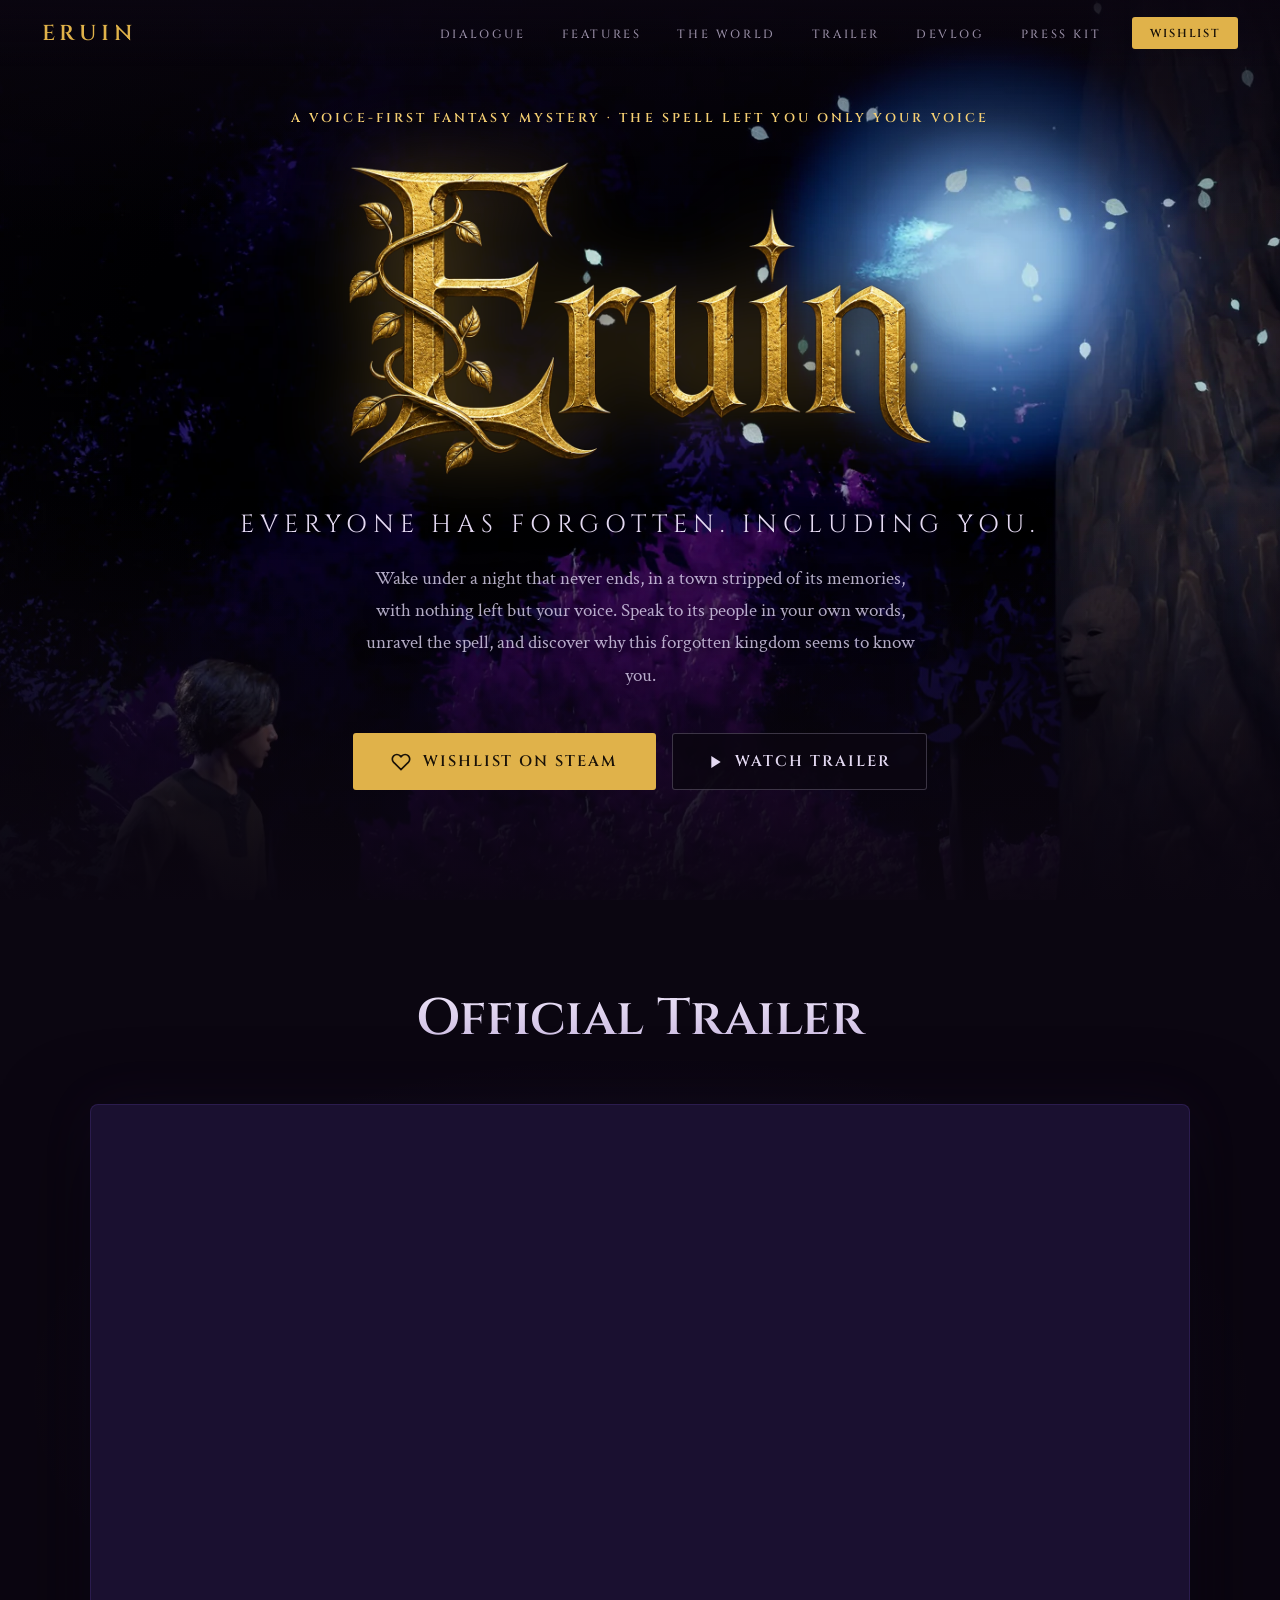
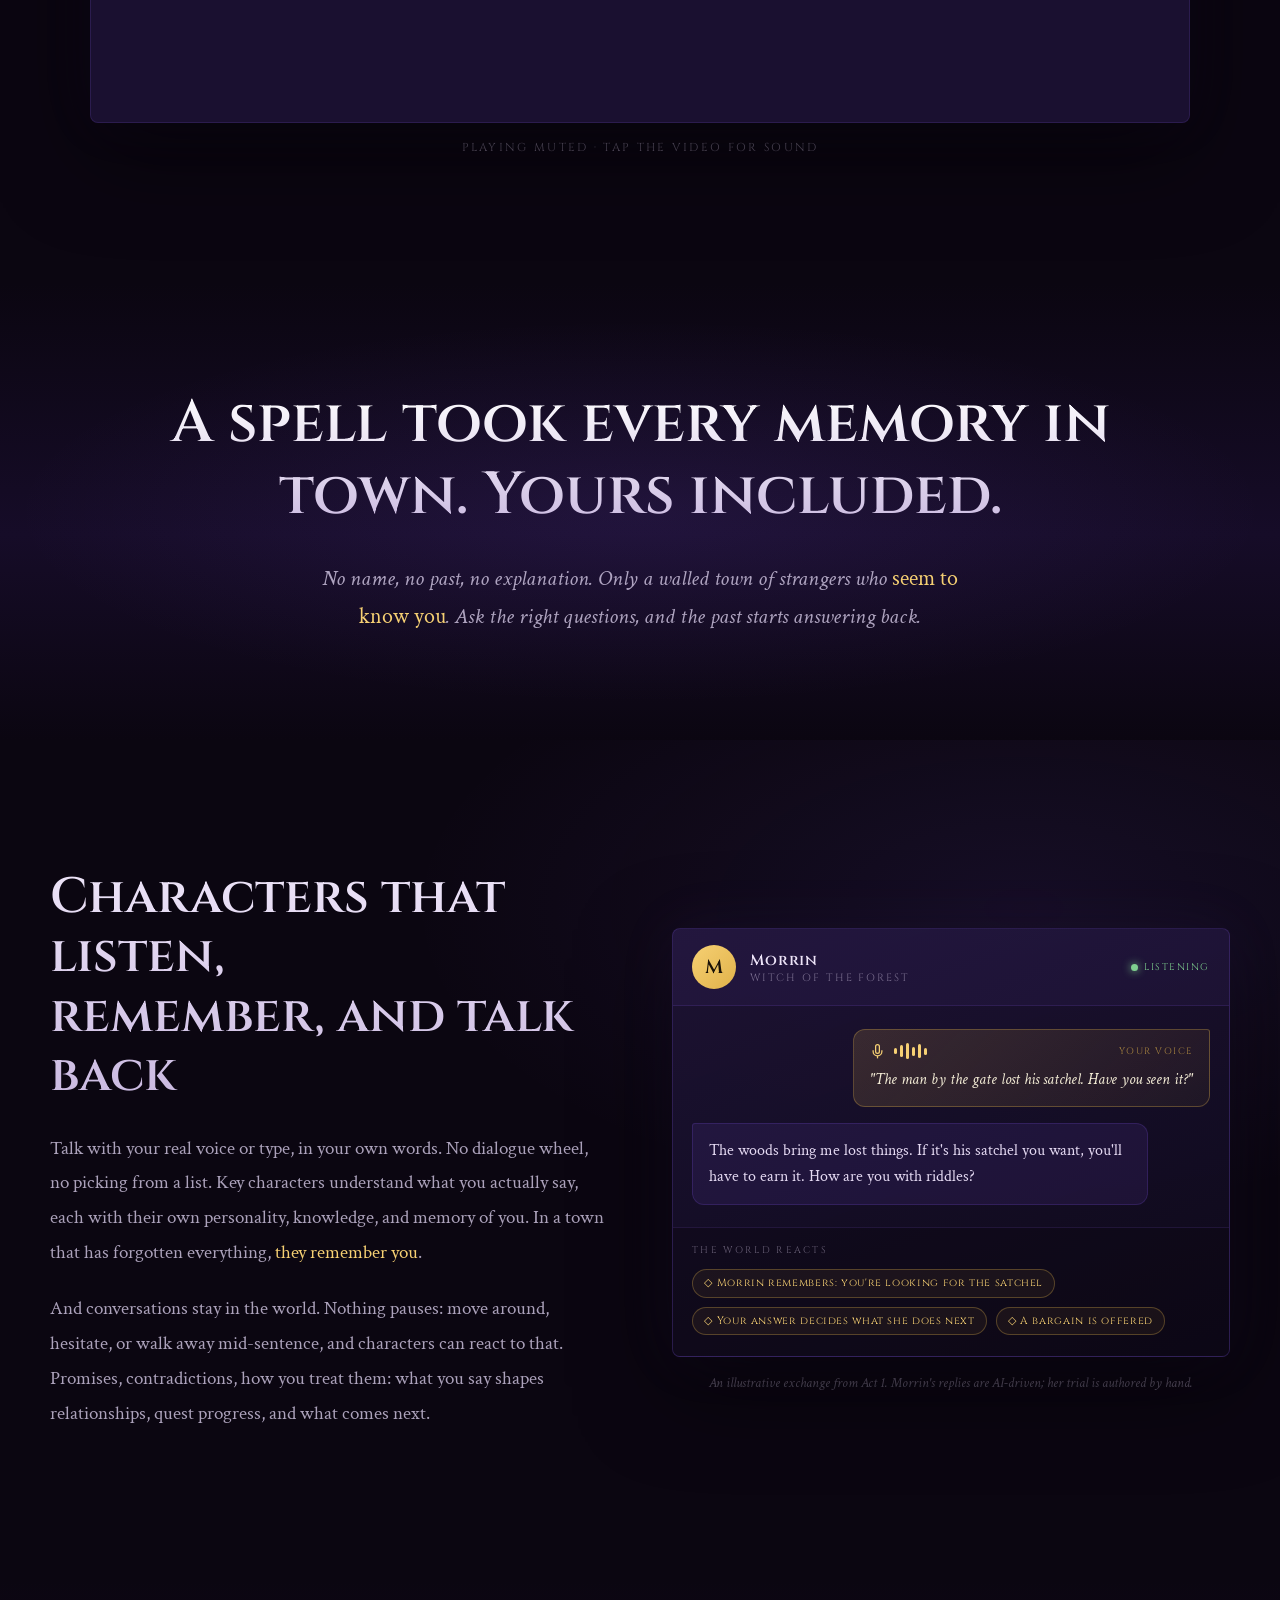
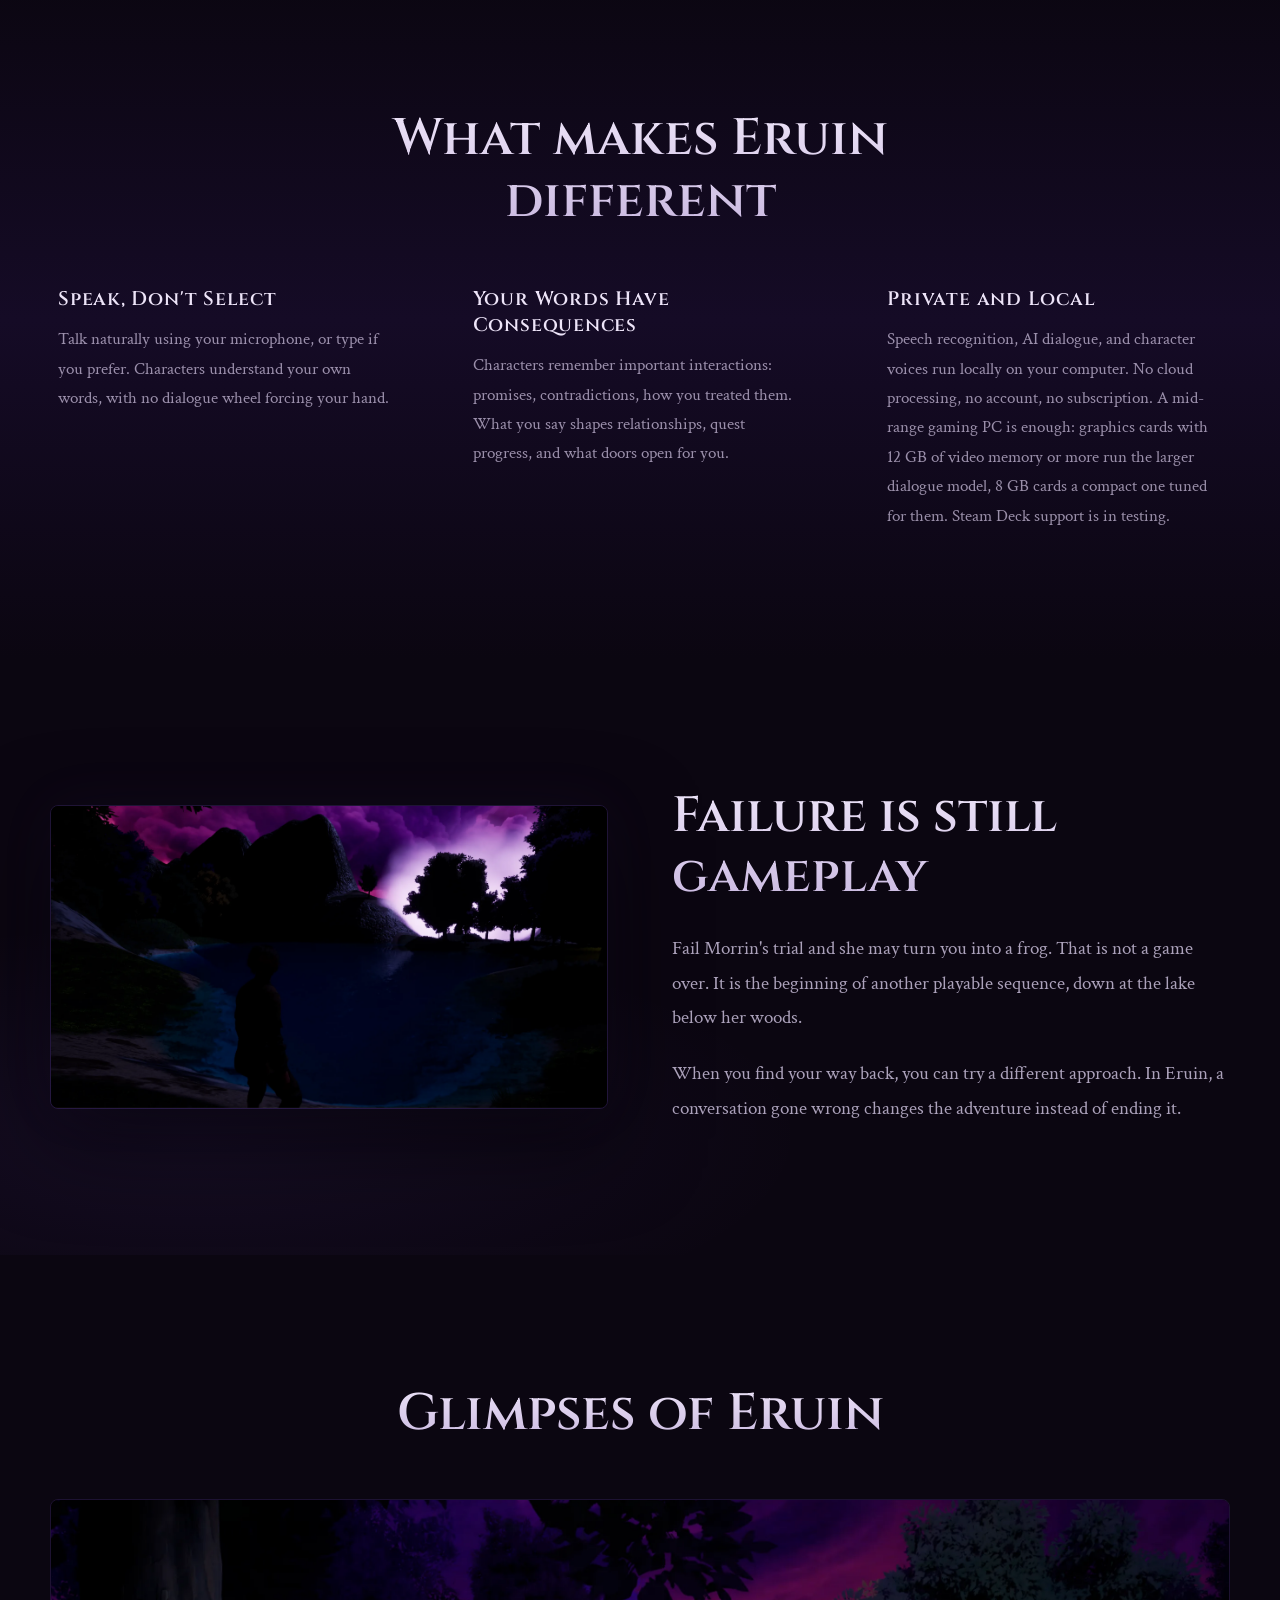
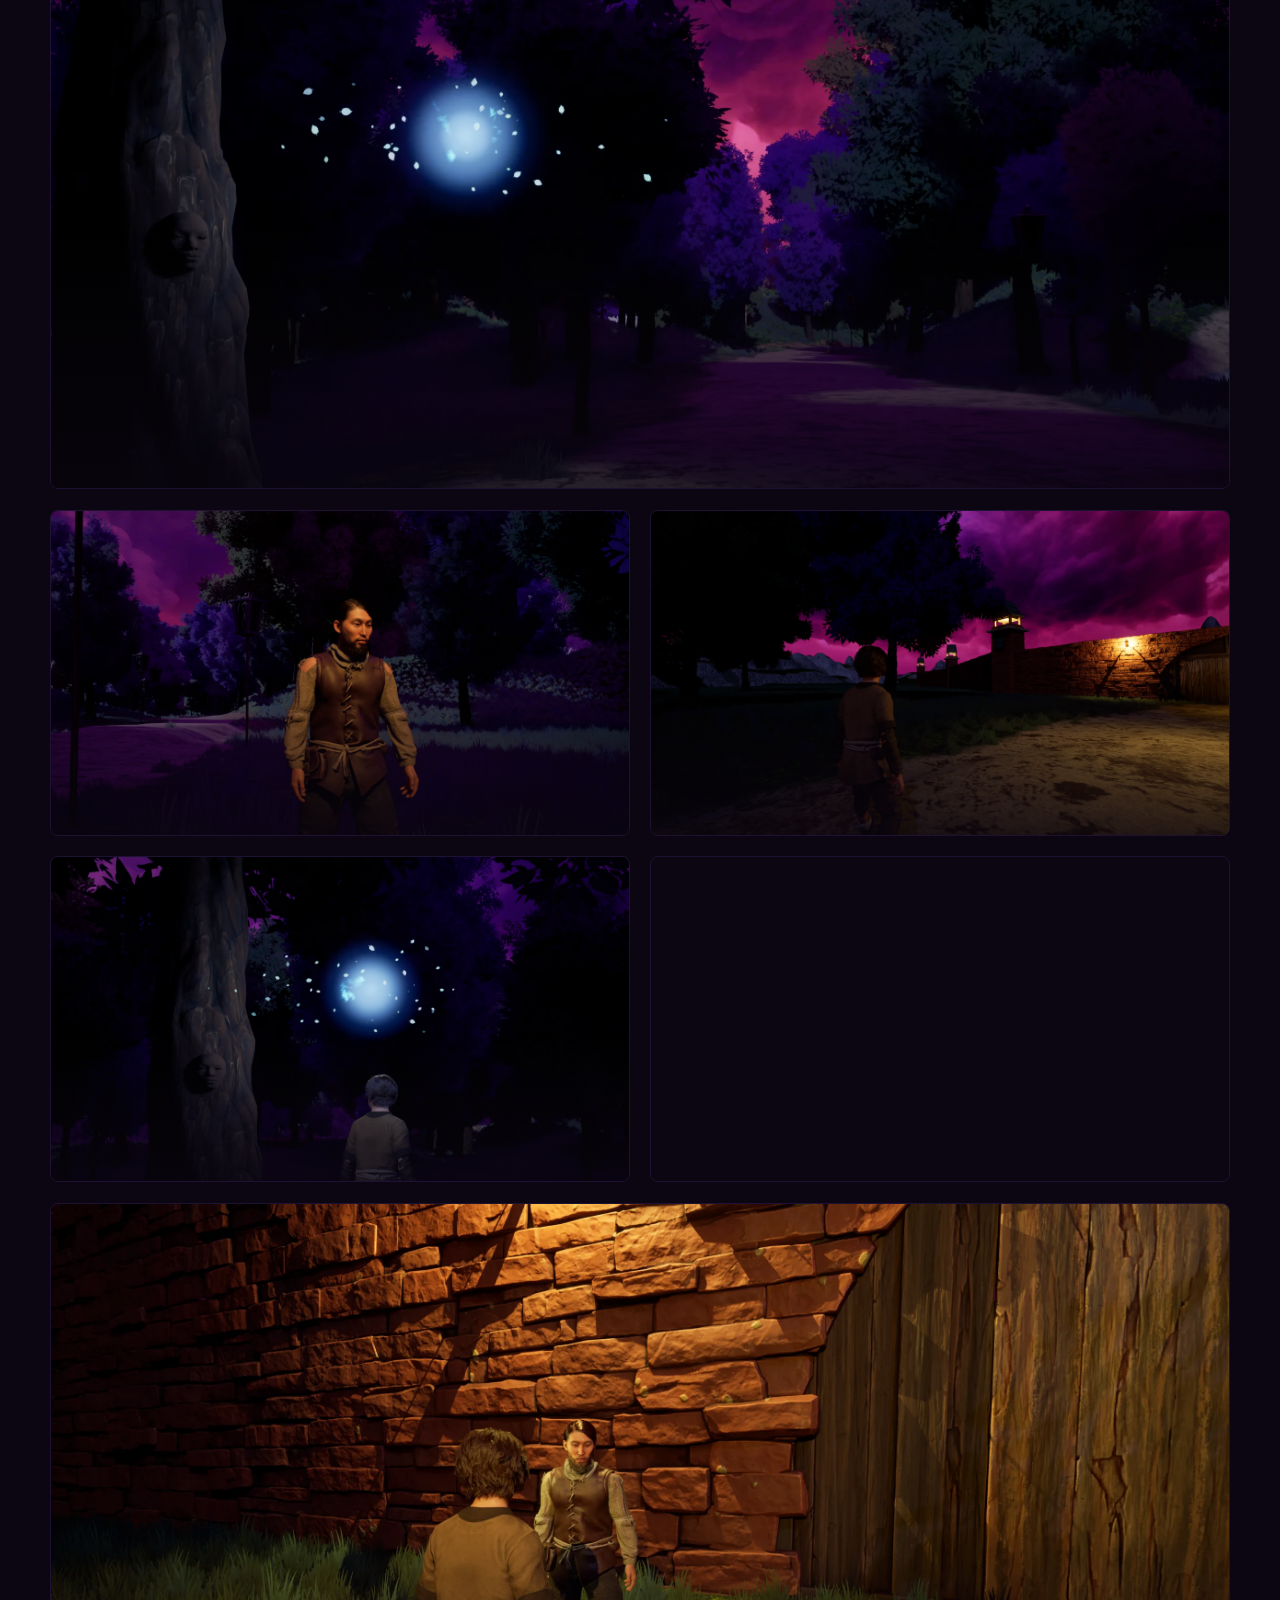
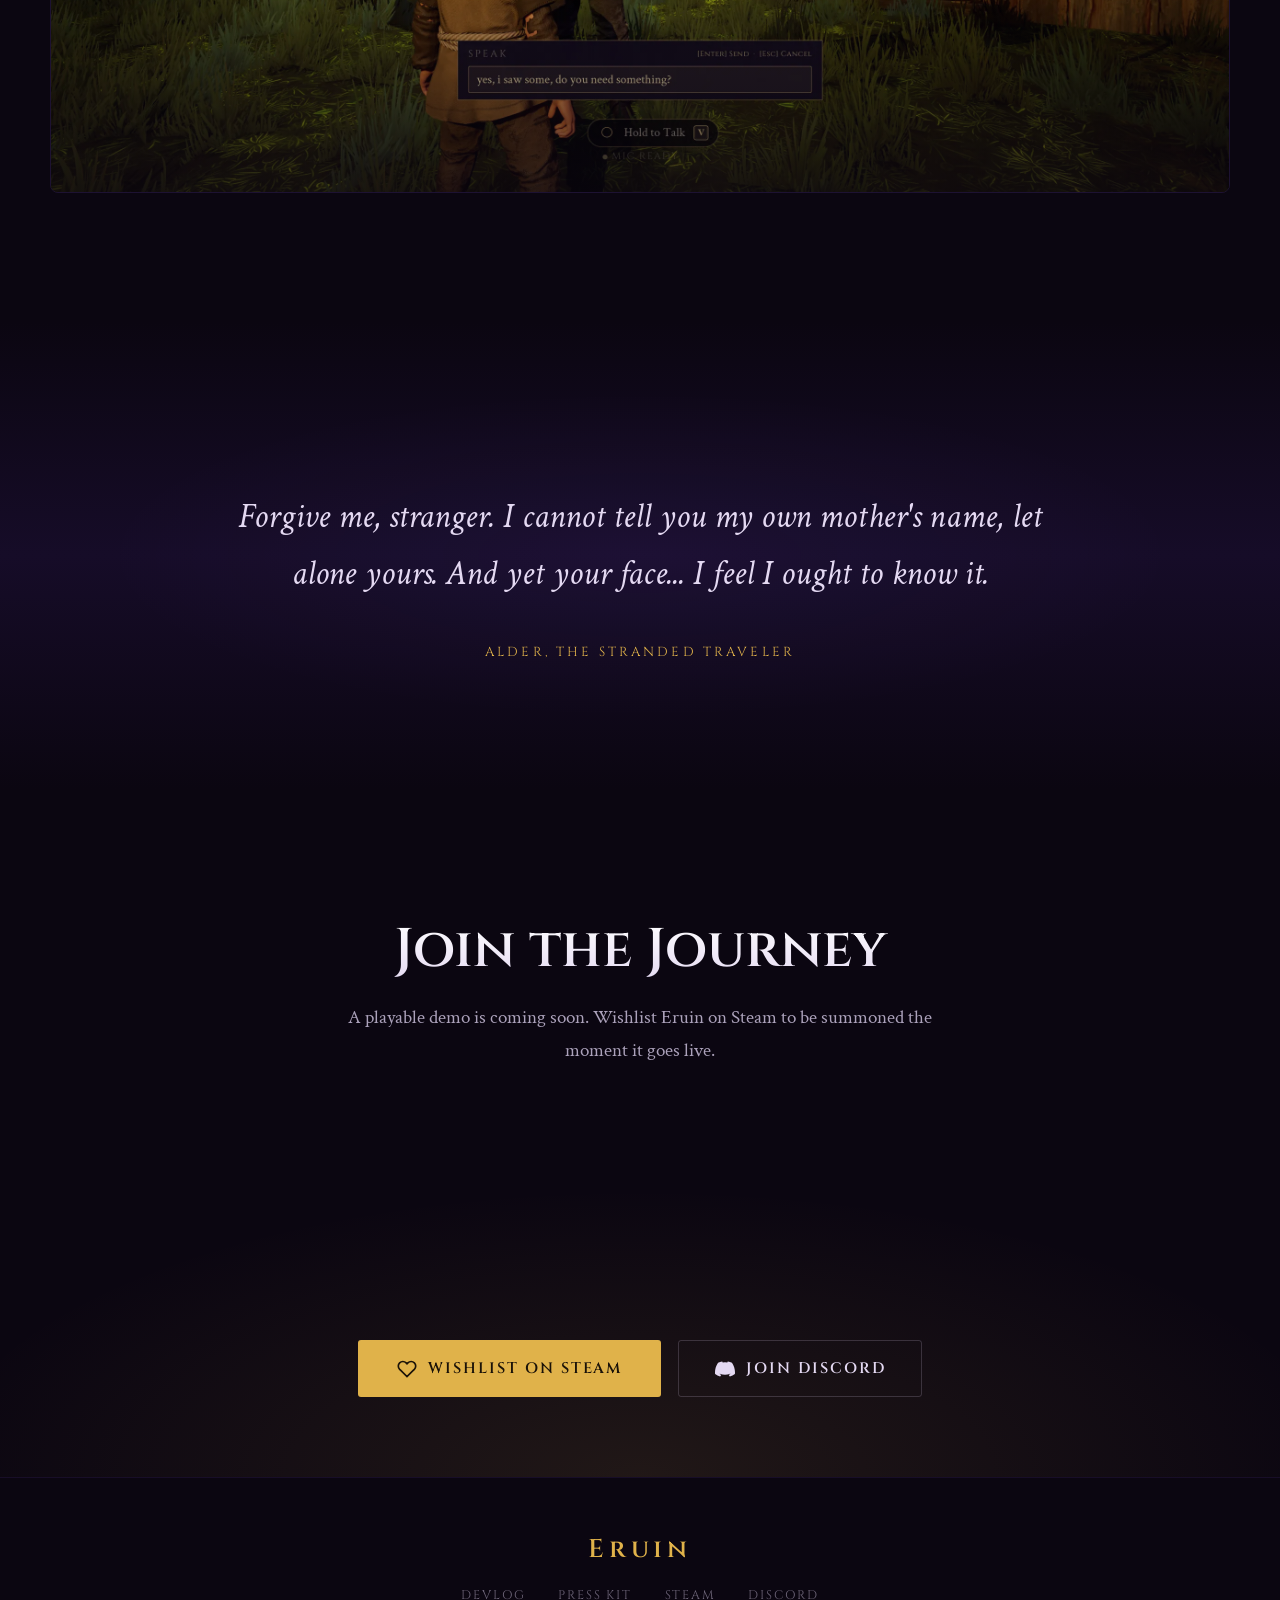
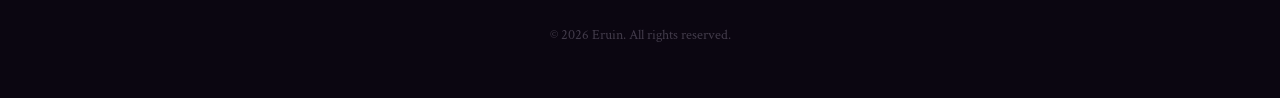
==== index.html @ 4793afc7 "Publish Eruin press kit with media downloads and fact sheet" ====
<!DOCTYPE html>
<html lang="en">
<head>
<meta charset="UTF-8">
<meta name="viewport" content="width=device-width, initial-scale=1.0">
<title>Eruin - A Voice-First Fantasy Mystery RPG</title>
<meta name="description" content="Eruin is a voice-first fantasy mystery RPG. Wake under a night that never ends with nothing but your voice, speak to characters in your own words, and unravel the spell that stole a town's memories. Runs fully offline on your machine. No cloud, no account.">
<meta property="og:title" content="Eruin - Everyone Has Forgotten. Including You.">
<meta property="og:description" content="A voice-first fantasy mystery RPG. The spell took every memory in town and left you only your voice. Speak to its people in your own words and unravel the Long Night. Wishlist on Steam.">
<meta property="og:image" content="https://www.eruin.dev/library_header_920x430_square_corners.png">
<meta property="og:url" content="https://www.eruin.dev/">
<meta property="og:type" content="website">
<meta name="twitter:card" content="summary_large_image">
<meta name="twitter:title" content="Eruin - Everyone Has Forgotten. Including You.">
<meta name="twitter:description" content="A voice-first fantasy mystery RPG. The spell took every memory in town and left you only your voice. Speak to its people in your own words and unravel the Long Night. Wishlist on Steam.">
<meta name="twitter:image" content="https://www.eruin.dev/library_header_920x430_square_corners.png">
<meta name="theme-color" content="#0b0611">
<link rel="icon" href="/favicon.ico" sizes="48x48">
<link rel="icon" type="image/png" href="/favicon-32x32.png" sizes="32x32">
<link rel="icon" type="image/png" href="/icon-192.png" sizes="192x192">
<link rel="apple-touch-icon" href="/apple-touch-icon.png">
<link rel="canonical" href="https://www.eruin.dev/">
<meta property="og:site_name" content="Eruin">
<meta property="og:image:width" content="920">
<meta property="og:image:height" content="430">
<link rel="preload" as="image" href="hero.webp" fetchpriority="high">
<link rel="preload" as="image" href="eruin-logo.webp" fetchpriority="high">
<script type="application/ld+json">
{
  "@context": "https://schema.org",
  "@type": "VideoGame",
  "name": "Eruin",
  "url": "https://www.eruin.dev/",
  "image": "https://www.eruin.dev/library_header_920x430_square_corners.png",
  "description": "Eruin is a voice-first fantasy mystery RPG. Wake under a night that never ends with nothing but your voice, speak to characters in your own words, and unravel the spell that stole a town's memories. Runs fully offline on your machine. No cloud, no account.",
  "genre": ["Adventure", "Role-playing game", "Mystery", "Interactive Fiction"],
  "gamePlatform": "PC",
  "playMode": "SinglePlayer",
  "author": { "@type": "Organization", "name": "Eruin" },
  "trailer": {
    "@type": "VideoObject",
    "name": "Eruin Official Trailer",
    "description": "Speak. They answer. The official trailer for Eruin, the voice-first fantasy mystery RPG where characters understand your own words.",
    "embedUrl": "https://www.youtube-nocookie.com/embed/j_fi0zAIjtk",
    "contentUrl": "https://youtu.be/j_fi0zAIjtk",
    "thumbnailUrl": "https://i.ytimg.com/vi/j_fi0zAIjtk/hqdefault.jpg",
    "uploadDate": "2026-09-20T12:43:55-07:00"
  },
  "sameAs": [
    "https://store.steampowered.com/app/4695190/Eruin/",
    "https://discord.gg/JYqdYUT4u7"
  ]
}
</script>
<script>
  window.va = window.va || function () { (window.vaq = window.vaq || []).push(arguments); };
</script>
<script defer src="/_vercel/insights/script.js"></script>
<link rel="preconnect" href="https://fonts.googleapis.com">
<link rel="preconnect" href="https://fonts.gstatic.com" crossorigin>
<link href="https://fonts.googleapis.com/css2?family=Cinzel:wght@400;500;600;700&family=Crimson+Text:ital,wght@0,400;0,600;0,700;1,400;1,600&display=swap" rel="stylesheet">
<style>
*, *::before, *::after { margin: 0; padding: 0; box-sizing: border-box; }

:root {
  /* Accent theme. Alternatives:
     Crystal: --accent:#a78bfa; --accent-glow:#c4b0ff;
     Ember:   --accent:#e8913a; --accent-glow:#ffb15a;  */
  --accent: #e0b24a;
  --accent-glow: #f6d073;
  --crystal: #8b5cf6;
  --crystal-glow: #a78bfa;
  --night: #0b0611;
  --moonlight: #ede4f8;
  --silver: #d0c4e0;
}

html { scroll-behavior: smooth; }

body {
  font-family: 'Crimson Text', serif;
  background: var(--night);
  color: var(--moonlight);
  overflow-x: hidden;
  -webkit-font-smoothing: antialiased;
}

a { color: var(--accent-glow); text-decoration: none; }
a:hover { color: #fff; }
::selection { background: rgba(224,178,74,.3); color: #fff; }

/* ═══ NAV ═══ */
#navbar {
  position: fixed; top: 0; left: 0; right: 0; z-index: 50;
  display: flex; align-items: center; justify-content: space-between; gap: 1rem; flex-wrap: wrap;
  padding: 1.05rem clamp(1.2rem, 4vw, 2.6rem);
  background: linear-gradient(180deg, rgba(11,6,17,.7), transparent);
  transition: background .4s ease, padding .4s ease;
}
#navbar.scrolled {
  background: rgba(11,6,17,.85);
  border-bottom: 1px solid rgba(139,92,246,.12);
  padding: .75rem clamp(1.2rem, 4vw, 2.6rem);
}
.nav-wordmark {
  font-family: 'Cinzel', serif; font-weight: 600; font-size: 1.35rem; letter-spacing: .22em;
  color: var(--accent);
}
.nav-right { display: flex; align-items: center; gap: clamp(1rem, 2.4vw, 2.1rem); flex-wrap: wrap; }
.nav-link {
  font-family: 'Cinzel', serif; font-size: .74rem; font-weight: 500;
  letter-spacing: .22em; text-transform: uppercase; color: rgba(208,196,224,.72);
  transition: color .3s;
}
.nav-link:hover { color: var(--accent-glow); }
.nav-cta {
  font-family: 'Cinzel', serif; font-size: .72rem; font-weight: 600;
  letter-spacing: .16em; text-transform: uppercase; color: #1a1208;
  padding: .55rem 1.15rem; border-radius: 3px;
  background: var(--accent);
  transition: filter .3s ease;
}
.nav-cta:hover { color: #1a1208; filter: brightness(1.08); }

/* ═══ HERO ═══ */
.hero {
  position: relative; min-height: 760px; height: 100vh;
  display: flex; flex-direction: column; justify-content: center; align-items: center;
  text-align: center; overflow: hidden; padding: 0 1.5rem;
}
.hero-img {
  position: absolute; inset: 0;
  background-image: url('hero.webp');
  background-size: cover; background-position: center;
  transform: scale(1.06);
}
.hero-vignette { position: absolute; inset: 0; background: radial-gradient(ellipse 120% 90% at 50% 42%, transparent 34%, rgba(11,6,17,.55) 72%, rgba(11,6,17,.95) 100%); }
.hero-fade { position: absolute; inset: 0; background: linear-gradient(180deg, rgba(11,6,17,.62) 0%, transparent 26%, transparent 55%, rgba(11,6,17,.9) 100%); }
.particles { position: absolute; inset: 0; pointer-events: none; }
.particle {
  position: absolute; border-radius: 50%;
  background: var(--accent-glow);
  box-shadow: 0 0 6px var(--accent-glow), 0 0 12px rgba(139,92,246,.4);
  opacity: 0;
  animation: floatUp var(--dur) ease-in-out var(--delay) infinite;
}
@keyframes floatUp {
  0% { transform: translateY(105vh) scale(0); opacity: 0; }
  12% { opacity: .85; }
  88% { opacity: .85; }
  100% { transform: translateY(-15vh) scale(1); opacity: 0; }
}

.hero-content { position: relative; z-index: 3; }
.hero-kicker {
  font-family: 'Cinzel', serif; font-size: clamp(.62rem, 1.6vw, .8rem); font-weight: 600;
  letter-spacing: .24em; text-transform: uppercase; color: var(--accent-glow);
  margin-bottom: 1.6rem;
  opacity: 0; animation: fadeUp 1.4s ease-out .3s both;
}
.logo-img {
  display: block; margin: 0 auto; width: clamp(300px, 46vw, 600px); height: auto;
  filter: drop-shadow(0 0 40px rgba(224,178,74,.35)) drop-shadow(0 6px 14px rgba(0,0,0,.6));
  animation: logoFade .8s ease-out both;
}
@keyframes logoFade { from { opacity: 0; } to { opacity: 1; } }
.tagline {
  font-family: 'Cinzel', serif; font-weight: 400;
  font-size: clamp(1rem, 2.4vw, 1.55rem); letter-spacing: .24em; text-transform: uppercase;
  color: #e4d9f2; text-shadow: 0 2px 20px rgba(0,0,0,.7);
  margin-top: 1.5rem;
  opacity: 0; animation: fadeUp 1.5s ease-out .8s both;
}
.hero-sub {
  max-width: 560px; margin: 1.4rem auto 0;
  font-size: clamp(1rem, 2vw, 1.18rem); line-height: 1.7; color: rgba(224,215,242,.8);
  text-shadow: 0 2px 14px rgba(0,0,0,.7);
  opacity: 0; animation: fadeUp 1.5s ease-out 1.1s both;
}
.hero-cta {
  display: flex; gap: 1rem; justify-content: center; flex-wrap: wrap; margin-top: 2.6rem;
  opacity: 0; animation: fadeUp 1.5s ease-out 1.4s both;
}
@keyframes fadeUp { 0% { opacity: 0; transform: translateY(22px); } 100% { opacity: 1; transform: translateY(0); } }

.btn-gold {
  display: inline-flex; align-items: center; gap: .7rem;
  padding: 1.05rem 2.4rem;
  font-family: 'Cinzel', serif; font-size: .95rem; font-weight: 600;
  letter-spacing: .13em; text-transform: uppercase; color: #1a1208;
  border-radius: 3px;
  background: var(--accent);
  transition: filter .3s ease;
}
.btn-gold:hover { color: #1a1208; filter: brightness(1.08); }
.btn-gold svg { width: 20px; height: 20px; }

.btn-ghost {
  display: inline-flex; align-items: center; gap: .7rem;
  padding: 1.05rem 2.2rem;
  font-family: 'Cinzel', serif; font-size: .95rem; font-weight: 600;
  letter-spacing: .13em; text-transform: uppercase; color: #e4d9f2;
  border-radius: 3px;
  background: rgba(11,6,17,.85);
  border: 1px solid rgba(208,196,224,.25);
  transition: border-color .35s ease, color .35s ease;
}
.btn-ghost:hover { color: #e4d9f2; border-color: var(--accent-glow); }
.btn-ghost svg { width: 16px; height: 16px; }

/* ═══ SHARED ═══ */
section { position: relative; }
.display {
  font-family: 'Cinzel', serif; font-weight: 600; line-height: 1.2;
  background: linear-gradient(180deg, #ede4f8, #c9b8e0);
  -webkit-background-clip: text; background-clip: text; -webkit-text-fill-color: transparent;
}

.reveal { opacity: 0; transform: translateY(12px); transition: opacity .6s ease, transform .6s ease; }
.reveal.visible { opacity: 1; transform: translateY(0); }

/* ═══ PITCH ═══ */
.pitch {
  text-align: center; padding: 6.5rem 1.5rem;
  background: linear-gradient(180deg, #0b0611, #160c28 55%, #0b0611);
  overflow: hidden;
}
.pitch::before {
  content: ''; position: absolute; inset: 0;
  background: radial-gradient(ellipse 70% 60% at 50% 50%, rgba(139,92,246,.1), transparent 70%);
  pointer-events: none;
}
.pitch-inner { position: relative; max-width: 960px; margin: 0 auto; }
.pitch h2 {
  font-family: 'Cinzel', serif; font-weight: 600;
  font-size: clamp(1.9rem, 5.4vw, 3.7rem); line-height: 1.22;
  background: linear-gradient(180deg, #fff, #c9b8e0);
  -webkit-background-clip: text; background-clip: text; -webkit-text-fill-color: transparent;
}
.pitch p {
  max-width: 640px; margin: 1.8rem auto 0;
  font-size: clamp(1.1rem, 2.2vw, 1.35rem); line-height: 1.75;
  color: rgba(208,196,224,.82); font-style: italic;
}
.pitch .hl { color: var(--accent-glow); font-style: normal; }

/* ═══ LIVING DIALOGUE ═══ */
.living {
  padding: 8rem clamp(1.2rem, 4vw, 2.6rem);
  background: radial-gradient(ellipse 80% 60% at 80% 20%, rgba(139,92,246,.09), transparent 60%), var(--night);
}
.living-grid {
  max-width: 1180px; margin: 0 auto;
  display: grid; grid-template-columns: repeat(auto-fit, minmax(340px, 1fr));
  gap: clamp(2.5rem, 5vw, 4.5rem); align-items: center;
}
.living h2 { font-size: clamp(2rem, 4.4vw, 3.1rem); margin-bottom: 1.6rem; }
.living .body-p { font-size: 1.18rem; line-height: 1.85; color: rgba(208,196,224,.82); margin-bottom: 1.3rem; }
.living .body-p .hl { color: var(--accent-glow); }

.convo {
  position: relative; border-radius: 8px; overflow: hidden;
  border: 1px solid rgba(139,92,246,.22);
  background: linear-gradient(160deg, rgba(30,20,54,.92), rgba(14,9,26,.96));
  box-shadow: 0 30px 90px rgba(0,0,0,.55), 0 0 60px rgba(139,92,246,.08);
}
.convo-head {
  display: flex; align-items: center; gap: .85rem;
  padding: 1rem 1.2rem;
  border-bottom: 1px solid rgba(139,92,246,.14);
  background: rgba(139,92,246,.05);
}
.avatar {
  width: 44px; height: 44px; border-radius: 50%;
  display: flex; align-items: center; justify-content: center;
  font-family: 'Cinzel', serif; font-weight: 600; font-size: 1.2rem; color: #1a1208;
  background: linear-gradient(135deg, var(--accent-glow), var(--accent));
}
.convo-name { font-family: 'Cinzel', serif; font-weight: 600; font-size: .95rem; letter-spacing: .06em; color: var(--moonlight); }
.convo-role { font-family: 'Cinzel', serif; font-size: .66rem; letter-spacing: .18em; text-transform: uppercase; color: rgba(208,196,224,.5); }
.convo-status {
  margin-left: auto; display: flex; align-items: center; gap: .4rem;
  font-family: 'Cinzel', serif; font-size: .6rem; letter-spacing: .16em; text-transform: uppercase; color: #7fd18f;
}
.convo-status .dot { width: 7px; height: 7px; border-radius: 50%; background: #7fd18f; box-shadow: 0 0 8px #7fd18f; }
.convo-body { padding: 1.4rem 1.2rem; display: flex; flex-direction: column; gap: 1rem; }
.bubble-npc {
  max-width: 88%; align-self: flex-start;
  background: rgba(139,92,246,.1); border: 1px solid rgba(139,92,246,.18);
  border-radius: 3px 12px 12px 12px;
  padding: .85rem 1rem; font-size: 1.02rem; line-height: 1.6; color: #e4d9f2;
}
.bubble-you {
  max-width: 88%; align-self: flex-end;
  background: linear-gradient(135deg, rgba(224,178,74,.16), rgba(224,178,74,.06));
  border: 1px solid rgba(224,178,74,.3);
  border-radius: 12px 3px 12px 12px;
  padding: .85rem 1rem;
}
.you-meta { display: flex; align-items: center; gap: .6rem; margin-bottom: .5rem; }
.you-meta svg { width: 15px; height: 15px; flex: none; stroke: var(--accent-glow); }
.you-tag { font-family: 'Cinzel', serif; font-size: .58rem; letter-spacing: .16em; text-transform: uppercase; color: rgba(224,178,74,.7); margin-left: auto; }
.you-text { font-size: 1.02rem; line-height: 1.55; color: #f3ecd6; font-style: italic; }
.wavebars { display: flex; align-items: center; gap: 3px; height: 16px; }
.wavebars span { width: 3px; background: var(--accent-glow); border-radius: 2px; }
.wavebars span:nth-child(1) { height: 40%; }
.wavebars span:nth-child(2) { height: 75%; }
.wavebars span:nth-child(3) { height: 100%; }
.wavebars span:nth-child(4) { height: 55%; }
.wavebars span:nth-child(5) { height: 85%; }
.wavebars span:nth-child(6) { height: 45%; }

.reacts { padding: 1rem 1.2rem 1.3rem; border-top: 1px solid rgba(139,92,246,.14); background: rgba(11,6,17,.4); }
.reacts-label { font-family: 'Cinzel', serif; font-size: .6rem; letter-spacing: .24em; text-transform: uppercase; color: rgba(208,196,224,.45); margin-bottom: .75rem; }
.chips { display: flex; flex-wrap: wrap; gap: .55rem; }
.chip {
  display: inline-flex; align-items: center; gap: .4rem;
  font-family: 'Cinzel', serif; font-size: .66rem; letter-spacing: .06em; color: var(--accent-glow);
  padding: .4rem .7rem; border: 1px solid rgba(224,178,74,.3); border-radius: 20px;
  background: rgba(224,178,74,.06);
}
.convo-note { text-align: center; font-size: .9rem; font-style: italic; color: rgba(208,196,224,.4); margin-top: 1rem; }

/* ═══ PILLARS ═══ */
.pillars {
  padding: 8rem clamp(1.2rem, 4vw, 2.6rem);
  background: linear-gradient(180deg, #0b0611, #150b26, #0b0611);
}
.pillars-inner { max-width: 1180px; margin: 0 auto; }
.section-head { text-align: center; max-width: 720px; margin: 0 auto 3.4rem; }
.section-head h2 { font-size: clamp(2rem, 4.6vw, 3.2rem); }
.pillars-grid { display: grid; grid-template-columns: repeat(3, 1fr); gap: clamp(2.5rem, 5vw, 4.5rem); margin: 0 auto; }
.pillar { padding: 0 .5rem; }
.pillar h3 { font-family: 'Cinzel', serif; font-weight: 600; font-size: 1.22rem; letter-spacing: .04em; color: var(--moonlight); margin-bottom: .85rem; }
.pillar p { font-size: 1.05rem; line-height: 1.75; color: rgba(208,196,224,.72); }

/* ═══ FAILURE ═══ */
.fail {
  padding: 8rem clamp(1.2rem, 4vw, 2.6rem);
  background: radial-gradient(ellipse 80% 60% at 15% 80%, rgba(139,92,246,.08), transparent 60%), var(--night);
}
.fail-img {
  border-radius: 8px; overflow: hidden;
  border: 1px solid rgba(139,92,246,.16);
  box-shadow: 0 30px 90px rgba(0,0,0,.55), 0 0 60px rgba(139,92,246,.06);
}
.fail-img img { width: 100%; height: 100%; object-fit: cover; display: block; }

/* ═══ TRAILER ═══ */
.trailer {
  padding: 8rem clamp(1.2rem, 4vw, 2.6rem); text-align: center;
  background: radial-gradient(ellipse 70% 50% at 50% 50%, rgba(139,92,246,.06), transparent 70%), var(--night);
}
.trailer-box {
  max-width: 960px; margin: 0 auto; position: relative;
  border-radius: 8px; overflow: hidden;
  border: 1px solid rgba(139,92,246,.15);
  box-shadow: 0 30px 90px rgba(0,0,0,.55), 0 0 60px rgba(139,92,246,.06);
  aspect-ratio: 16/9; background: #1a1030;
}
.trailer-placeholder {
  position: absolute; inset: 0;
  display: flex; flex-direction: column; align-items: center; justify-content: center; gap: 1.4rem;
  background: radial-gradient(ellipse at center, rgba(30,35,64,.9), rgba(10,12,20,.95));
  cursor: pointer;
}
.play-circle {
  width: 82px; height: 82px; border-radius: 50%;
  border: 2px solid rgba(224,178,74,.45);
  display: flex; align-items: center; justify-content: center;
  background: rgba(224,178,74,.08);
  transition: all .4s ease;
}
.trailer-placeholder:hover .play-circle { transform: scale(1.08); box-shadow: 0 0 40px rgba(224,178,74,.3); }
.play-circle svg { width: 32px; height: 32px; margin-left: 5px; fill: var(--accent-glow); }
.play-label { font-family: 'Cinzel', serif; font-size: .82rem; letter-spacing: .22em; text-transform: uppercase; color: rgba(208,196,224,.65); }

/* ═══ SCREENSHOTS ═══ */
.world { padding: 8rem clamp(1.2rem, 4vw, 2.6rem); background: var(--night); }
.world-inner { max-width: 1180px; margin: 0 auto; }
.shots-grid { display: grid; grid-template-columns: 1fr 1fr; gap: 1.3rem; }
.shot {
  position: relative; border-radius: 8px; overflow: hidden;
  border: 1px solid rgba(139,92,246,.14);
  aspect-ratio: 16/9; cursor: pointer;
}
.shot.wide { grid-column: 1 / -1; aspect-ratio: 16/8; }
.shot img { width: 100%; height: 100%; object-fit: cover; transition: transform .7s ease; }
.shot:hover img { transform: scale(1.04); }
.shot::after {
  content: ''; position: absolute; inset: 0;
  background: linear-gradient(to top, rgba(11,6,17,.65), transparent 45%);
  pointer-events: none;
}
.shot .cap {
  position: absolute; bottom: 0; left: 0; right: 0; z-index: 2;
  padding: 1.4rem;
  font-family: 'Cinzel', serif; font-size: .92rem; letter-spacing: .08em; color: #e4d9f2;
  opacity: 0; transform: translateY(10px); transition: all .4s ease;
}
.shot.wide .cap { padding: 1.6rem; font-size: .98rem; }
.shot:hover .cap { opacity: 1; transform: translateY(0); }

/* ═══ LORE ═══ */
.lore {
  padding: 8rem clamp(1.2rem, 4vw, 2.6rem); text-align: center;
  background:
    radial-gradient(ellipse 60% 50% at 50% 50%, rgba(139,92,246,.06), transparent 70%),
    linear-gradient(180deg, #0b0611, #160c28, #0b0611);
}
.lore-inner { max-width: 820px; margin: 0 auto; }
.lore blockquote {
  font-family: 'Crimson Text', serif; font-style: italic;
  font-size: clamp(1.4rem, 3.2vw, 2.1rem); line-height: 1.7; color: #e4d9f2;
  margin: 2.5rem 0;
}
.lore-attr { font-family: 'Cinzel', serif; font-size: .82rem; letter-spacing: .24em; text-transform: uppercase; color: var(--accent); }

/* ═══ CTA ═══ */
.cta {
  padding: 8rem clamp(1.2rem, 4vw, 2.6rem) 5rem; text-align: center;
  background: radial-gradient(ellipse 80% 60% at 50% 100%, rgba(224,178,74,.1), transparent 70%), var(--night);
}
.cta-inner { max-width: 760px; margin: 0 auto; }
.cta h2 {
  font-size: clamp(2.1rem, 5vw, 3.4rem); margin-bottom: 1.2rem;
  background: linear-gradient(180deg, #fff, #e4d9f2);
  -webkit-background-clip: text; background-clip: text; -webkit-text-fill-color: transparent;
}
.cta-sub { font-size: 1.2rem; line-height: 1.7; color: rgba(208,196,224,.82); max-width: 600px; margin: 0 auto 2.6rem; }
.steam-widget { margin: 0 auto 2.6rem; display: flex; justify-content: center; }
.steam-widget iframe { max-width: 100%; border-radius: 6px; }
.cta-buttons { display: flex; gap: 1.1rem; justify-content: center; flex-wrap: wrap; }

/* ═══ FOOTER ═══ */
footer { border-top: 1px solid rgba(139,92,246,.1); padding: 3.4rem 2rem; text-align: center; background: var(--night); }
.footer-logo {
  font-family: 'Cinzel', serif; font-size: 1.6rem; font-weight: 600; letter-spacing: .18em;
  color: var(--accent);
  margin-bottom: 1.2rem;
}
.footer-links { display: flex; gap: 2rem; justify-content: center; flex-wrap: wrap; margin-bottom: 1.4rem; }
.footer-links a {
  font-family: 'Cinzel', serif; font-size: .78rem; letter-spacing: .16em; text-transform: uppercase;
  color: rgba(208,196,224,.5); transition: color .3s;
}
.footer-links a:hover { color: var(--accent-glow); }
.footer-copy { font-size: .85rem; color: rgba(208,196,224,.28); }

/* ═══ RESPONSIVE ═══ */
@media (max-width: 900px) {
  .living, .pillars, .trailer, .world, .lore, .cta, .fail { padding-top: 5rem; padding-bottom: 5rem; }
  .shots-grid { grid-template-columns: 1fr; }
  .shot.wide { grid-column: auto; aspect-ratio: 16/9; }
  .pillars-grid { grid-template-columns: 1fr; max-width: 560px; }
}
@media (max-width: 780px) {
  .nav-links { display: none; }
}
@media (max-width: 640px) {
  .cta-buttons { flex-direction: column; align-items: center; }
}

/* ═══ REDUCED MOTION ═══ */
@media (prefers-reduced-motion: reduce) {
  html { scroll-behavior: auto; }
  *, *::before, *::after { animation: none !important; transition: none !important; }
  .logo-img, .hero-kicker, .tagline, .hero-sub, .hero-cta, .reveal { opacity: 1; transform: none; }
}
</style>
</head>
<body>

<!-- ═══ NAV ═══ -->
<nav id="navbar">
  <a href="#top" class="nav-wordmark">ERUIN</a>
  <div class="nav-right">
    <span class="nav-links">
      <a href="#living" class="nav-link">Dialogue</a>
      <a href="#pillars" class="nav-link" style="margin-left:2rem;">Features</a>
      <a href="#world" class="nav-link" style="margin-left:2rem;">The World</a>
      <a href="#trailer" class="nav-link" style="margin-left:2rem;">Trailer</a>
      <a href="/devlog/" class="nav-link" style="margin-left:2rem;">Devlog</a>
      <a href="/presskit/" class="nav-link" style="margin-left:2rem;">Press Kit</a>
    </span>
    <a href="https://store.steampowered.com/app/4695190/Eruin/" target="_blank" rel="noopener" class="nav-cta">Wishlist</a>
  </div>
</nav>

<!-- ═══ HERO ═══ -->
<section class="hero" id="top">
  <div class="hero-img"></div>
  <div class="hero-vignette"></div>
  <div class="hero-fade"></div>
  <div class="particles" id="particles"></div>

  <div class="hero-content">
    <div class="hero-kicker">A Voice-First Fantasy Mystery &middot; The Spell Left You Only Your Voice</div>
    <h1 style="line-height:1;"><img src="eruin-logo.webp" alt="Eruin" width="1280" height="720" fetchpriority="high" class="logo-img"></h1>
    <p class="tagline">Everyone Has Forgotten. Including You.</p>
    <p class="hero-sub">Wake under a night that never ends, in a town stripped of its memories, with nothing left but your voice. Speak to its people in your own words, unravel the spell, and discover why this forgotten kingdom seems to know you.</p>
    <div class="hero-cta">
      <a href="https://store.steampowered.com/app/4695190/Eruin/" target="_blank" rel="noopener" class="btn-gold">
        <svg viewBox="0 0 24 24" fill="none" stroke="currentColor" stroke-width="2"><path d="M20.84 4.61a5.5 5.5 0 0 0-7.78 0L12 5.67l-1.06-1.06a5.5 5.5 0 0 0-7.78 7.78l1.06 1.06L12 21.23l7.78-7.78 1.06-1.06a5.5 5.5 0 0 0 0-7.78z"/></svg>
        <span>Wishlist on Steam</span>
      </a>
      <a href="#trailer" class="btn-ghost">
        <svg viewBox="0 0 24 24" fill="currentColor"><polygon points="5,3 19,12 5,21"/></svg>
        <span>Watch Trailer</span>
      </a>
    </div>
  </div>
</section>

<!-- ═══ TRAILER (front and center, muted autoplay) ═══ -->
<section class="trailer" id="trailer" style="padding-top:5.5rem;">
  <div class="section-head reveal">
    <h2 class="display">Official Trailer</h2>
  </div>
  <div class="trailer-box reveal" style="max-width:1100px;">
    <iframe src="https://www.youtube-nocookie.com/embed/j_fi0zAIjtk?autoplay=1&mute=1&loop=1&playlist=j_fi0zAIjtk&rel=0" title="Eruin Official Trailer" allow="accelerometer; autoplay; clipboard-write; encrypted-media; gyroscope; picture-in-picture" allowfullscreen loading="lazy" style="position:absolute;inset:0;width:100%;height:100%;border:none;"></iframe>
  </div>
  <p style="margin-top:1.1rem;font-family:'Cinzel',serif;font-size:.72rem;letter-spacing:.2em;text-transform:uppercase;color:rgba(208,196,224,.45);">Playing muted &middot; tap the video for sound</p>
</section>

<!-- ═══ PITCH ═══ -->
<section class="pitch">
  <div class="pitch-inner">
    <h2 class="reveal">A spell took every memory in town. Yours included.</h2>
    <p class="reveal">No name, no past, no explanation. Only a walled town of strangers who <span class="hl">seem to know you</span>. Ask the right questions, and the past starts answering back.</p>
  </div>
</section>

<!-- ═══ LIVING DIALOGUE ═══ -->
<section class="living" id="living">
  <div class="living-grid">
    <div>
      <h2 class="display reveal">Characters that listen,<br>remember, and talk back</h2>
      <p class="body-p reveal">Talk with your real voice or type, in your own words. No dialogue wheel, no picking from a list. Key characters understand what you actually say, each with their own personality, knowledge, and memory of you. In a town that has forgotten everything, <span class="hl">they remember you</span>.</p>
      <p class="body-p reveal">And conversations stay in the world. Nothing pauses: move around, hesitate, or walk away mid-sentence, and characters can react to that. Promises, contradictions, how you treat them: what you say shapes relationships, quest progress, and what comes next.</p>
    </div>

    <div class="reveal">
      <div class="convo">
        <div class="convo-head">
          <div class="avatar">M</div>
          <div>
            <div class="convo-name">Morrin</div>
            <div class="convo-role">Witch of the Forest</div>
          </div>
          <div class="convo-status"><span class="dot"></span>Listening</div>
        </div>
        <div class="convo-body">
          <div class="bubble-you">
            <div class="you-meta">
              <svg viewBox="0 0 24 24" fill="none" stroke-width="2"><path d="M12 1a3 3 0 0 0-3 3v8a3 3 0 0 0 6 0V4a3 3 0 0 0-3-3z"/><path d="M19 10v2a7 7 0 0 1-14 0v-2"/><line x1="12" y1="19" x2="12" y2="23"/></svg>
              <div class="wavebars"><span></span><span></span><span></span><span></span><span></span><span></span></div>
              <span class="you-tag">Your voice</span>
            </div>
            <div class="you-text">"The man by the gate lost his satchel. Have you seen it?"</div>
          </div>
          <div class="bubble-npc">The woods bring me lost things. If it's his satchel you want, you'll have to earn it. How are you with riddles?</div>
        </div>
        <div class="reacts">
          <div class="reacts-label">The world reacts</div>
          <div class="chips">
            <span class="chip">◇ Morrin remembers: you're looking for the satchel</span>
            <span class="chip">◇ Your answer decides what she does next</span>
            <span class="chip">◇ A bargain is offered</span>
          </div>
        </div>
      </div>
      <p class="convo-note">An illustrative exchange from Act 1. Morrin's replies are AI-driven; her trial is authored by hand.</p>
    </div>
  </div>
</section>

<!-- ═══ PILLARS ═══ -->
<section class="pillars" id="pillars">
  <div class="pillars-inner">
    <div class="section-head reveal">
      <h2 class="display">What makes Eruin different</h2>
    </div>
    <div class="pillars-grid">
      <div class="pillar reveal">
        <h3>Speak, Don't Select</h3>
        <p>Talk naturally using your microphone, or type if you prefer. Characters understand your own words, with no dialogue wheel forcing your hand.</p>
      </div>
      <div class="pillar reveal">
        <h3>Your Words Have Consequences</h3>
        <p>Characters remember important interactions: promises, contradictions, how you treated them. What you say shapes relationships, quest progress, and what doors open for you.</p>
      </div>
      <div class="pillar reveal">
        <h3>Private and Local</h3>
        <p>Speech recognition, AI dialogue, and character voices run locally on your computer. No cloud processing, no account, no subscription. A mid-range gaming PC is enough: graphics cards with 12 GB of video memory or more run the larger dialogue model, 8 GB cards a compact one tuned for them. Steam Deck support is in testing.</p>
      </div>
    </div>
  </div>
</section>

<!-- ═══ FAILURE ═══ -->
<section class="fail">
  <div class="living-grid">
    <div class="fail-img reveal">
      <img src="lake.webp" alt="The player stands at the edge of a dark lake beneath a storm-lit purple sky" width="2557" height="1393" loading="lazy" decoding="async">
    </div>
    <div>
      <h2 class="display reveal" style="font-size:clamp(2rem,4.4vw,3.1rem);margin-bottom:1.6rem;">Failure is still gameplay</h2>
      <p class="body-p reveal" style="font-size:1.18rem;line-height:1.85;color:rgba(208,196,224,.82);margin-bottom:1.3rem;">Fail Morrin's trial and she may turn you into a frog. That is not a game over. It is the beginning of another playable sequence, down at the lake below her woods.</p>
      <p class="body-p reveal" style="font-size:1.18rem;line-height:1.85;color:rgba(208,196,224,.82);">When you find your way back, you can try a different approach. In Eruin, a conversation gone wrong changes the adventure instead of ending it.</p>
    </div>
  </div>
</section>

<!-- ═══ SCREENSHOTS ═══ -->
<section class="world" id="world">
  <div class="world-inner">
    <div class="section-head reveal">
      <h2 class="display">Glimpses of Eruin</h2>
    </div>
    <div class="shots-grid">
      <div class="shot wide reveal">
        <img src="tree-face.webp" alt="A carved face in an old tree trunk, the Wisp glowing beside it under a purple storm sky" width="2560" height="1440" loading="lazy" decoding="async">
        <div class="cap">The old tree where you woke, and the light that waited there</div>
      </div>
      <div class="shot reveal">
        <img src="alder.webp" alt="Alder, a bearded man in a leather jerkin, turns toward the player under the lanterns by the town wall" width="2560" height="1440" loading="lazy" decoding="async">
        <div class="cap">Alder, a traveler stranded outside his own town</div>
      </div>
      <div class="shot reveal">
        <img src="towers.webp" alt="Lantern-topped towers line the brick wall of the town at dusk" width="2556" height="1389" loading="lazy" decoding="async">
        <div class="cap">Lantern towers along the wall, keeping watch over the forgetting</div>
      </div>
      <div class="shot reveal">
        <img src="wake-wisp.webp" alt="The player stands before the carved tree as the Wisp hovers above him" width="2560" height="1440" loading="lazy" decoding="async">
        <div class="cap">Waking without a name, the Wisp hovering close by</div>
      </div>
      <div class="shot reveal">
        <img src="morrin-cauldron.webp" alt="Morrin, hooded in green, stirs a glowing cauldron outside her hut at night" width="2560" height="1440" loading="lazy" decoding="async">
        <div class="cap">Morrin at her cauldron, where the trial is set</div>
      </div>
      <div class="shot wide reveal">
        <img src="textTalk.webp" alt="The player types a reply in an in-game text box while talking to a villager beneath the town wall" width="2560" height="1440" loading="lazy" decoding="async">
        <div class="cap">Speak or type: a reply in your own words, no dialogue wheel</div>
      </div>
    </div>
  </div>
</section>

<!-- ═══ LORE ═══ -->
<section class="lore">
  <div class="lore-inner reveal">
    <blockquote>Forgive me, stranger. I cannot tell you my own mother's name, let alone yours. And yet your face... I feel I ought to know it.</blockquote>
    <p class="lore-attr">Alder, the stranded traveler</p>
  </div>
</section>

<!-- ═══ CTA ═══ -->
<section class="cta">
  <div class="cta-inner reveal">
    <h2 class="display">Join the Journey</h2>
    <p class="cta-sub">A playable demo is coming soon. Wishlist Eruin on Steam to be summoned the moment it goes live.</p>
    <div class="steam-widget">
      <iframe src="https://store.steampowered.com/widget/4695190/" frameborder="0" width="646" height="190"></iframe>
    </div>
    <div class="cta-buttons">
      <a href="https://store.steampowered.com/app/4695190/Eruin/" target="_blank" rel="noopener" class="btn-gold">
        <svg viewBox="0 0 24 24" fill="none" stroke="currentColor" stroke-width="2"><path d="M20.84 4.61a5.5 5.5 0 0 0-7.78 0L12 5.67l-1.06-1.06a5.5 5.5 0 0 0-7.78 7.78l1.06 1.06L12 21.23l7.78-7.78 1.06-1.06a5.5 5.5 0 0 0 0-7.78z"/></svg>
        <span>Wishlist on Steam</span>
      </a>
      <a href="https://discord.gg/JYqdYUT4u7" target="_blank" rel="noopener" class="btn-ghost" style="background:transparent;border-color:rgba(208,196,224,.2);">
        <svg viewBox="0 0 24 24" fill="currentColor" style="width:20px;height:20px;"><path d="M20.317 4.37a19.791 19.791 0 0 0-4.885-1.515.074.074 0 0 0-.079.037c-.21.375-.444.864-.608 1.25a18.27 18.27 0 0 0-5.487 0 12.64 12.64 0 0 0-.617-1.25.077.077 0 0 0-.079-.037A19.736 19.736 0 0 0 3.677 4.37a.07.07 0 0 0-.032.027C.533 9.046-.32 13.58.099 18.057a.082.082 0 0 0 .031.057 19.9 19.9 0 0 0 5.993 3.03.078.078 0 0 0 .084-.028 14.09 14.09 0 0 0 1.226-1.994.076.076 0 0 0-.041-.106 13.107 13.107 0 0 1-1.872-.892.077.077 0 0 1-.008-.128 10.2 10.2 0 0 0 .372-.292.074.074 0 0 1 .077-.01c3.928 1.793 8.18 1.793 12.062 0a.074.074 0 0 1 .078.01c.12.098.246.198.373.292a.077.077 0 0 1-.006.127 12.299 12.299 0 0 1-1.873.892.077.077 0 0 0-.041.107c.36.698.772 1.362 1.225 1.993a.076.076 0 0 0 .084.028 19.839 19.839 0 0 0 6.002-3.03.077.077 0 0 0 .032-.054c.5-5.177-.838-9.674-3.549-13.66a.061.061 0 0 0-.031-.03z"/></svg>
        <span>Join Discord</span>
      </a>
    </div>
  </div>
</section>

<!-- ═══ FOOTER ═══ -->
<footer>
  <div class="footer-logo">Eruin</div>
  <nav class="footer-links">
    <a href="/devlog/">Devlog</a>
    <a href="/presskit/">Press Kit</a>
    <a href="https://store.steampowered.com/app/4695190/Eruin/" target="_blank" rel="noopener">Steam</a>
    <a href="https://discord.gg/JYqdYUT4u7" target="_blank" rel="noopener">Discord</a>
  </nav>
  <p class="footer-copy">&copy; 2026 Eruin. All rights reserved.</p>
</footer>

<script>
// Floating particles
const particlesEl = document.getElementById('particles');
for (let i = 0; i < 16; i++) {
  const p = document.createElement('div');
  p.className = 'particle';
  const size = (2 + Math.random() * 3).toFixed(1) + 'px';
  p.style.width = size;
  p.style.height = size;
  p.style.left = (Math.random() * 100) + '%';
  p.style.setProperty('--dur', (9 + Math.random() * 12) + 's');
  p.style.setProperty('--delay', (Math.random() * 10) + 's');
  particlesEl.appendChild(p);
}

// Scroll reveal
const reveals = document.querySelectorAll('.reveal');
const observer = new IntersectionObserver((entries) => {
  entries.forEach((entry) => {
    if (entry.isIntersecting) {
      entry.target.classList.add('visible');
      observer.unobserve(entry.target);
    }
  });
}, { threshold: 0.12 });
reveals.forEach(el => observer.observe(el));

// Nav scroll state
const navbar = document.getElementById('navbar');
const onScroll = () => navbar.classList.toggle('scrolled', window.scrollY > 40);
window.addEventListener('scroll', onScroll, { passive: true });
onScroll();
</script>

</body>
</html>
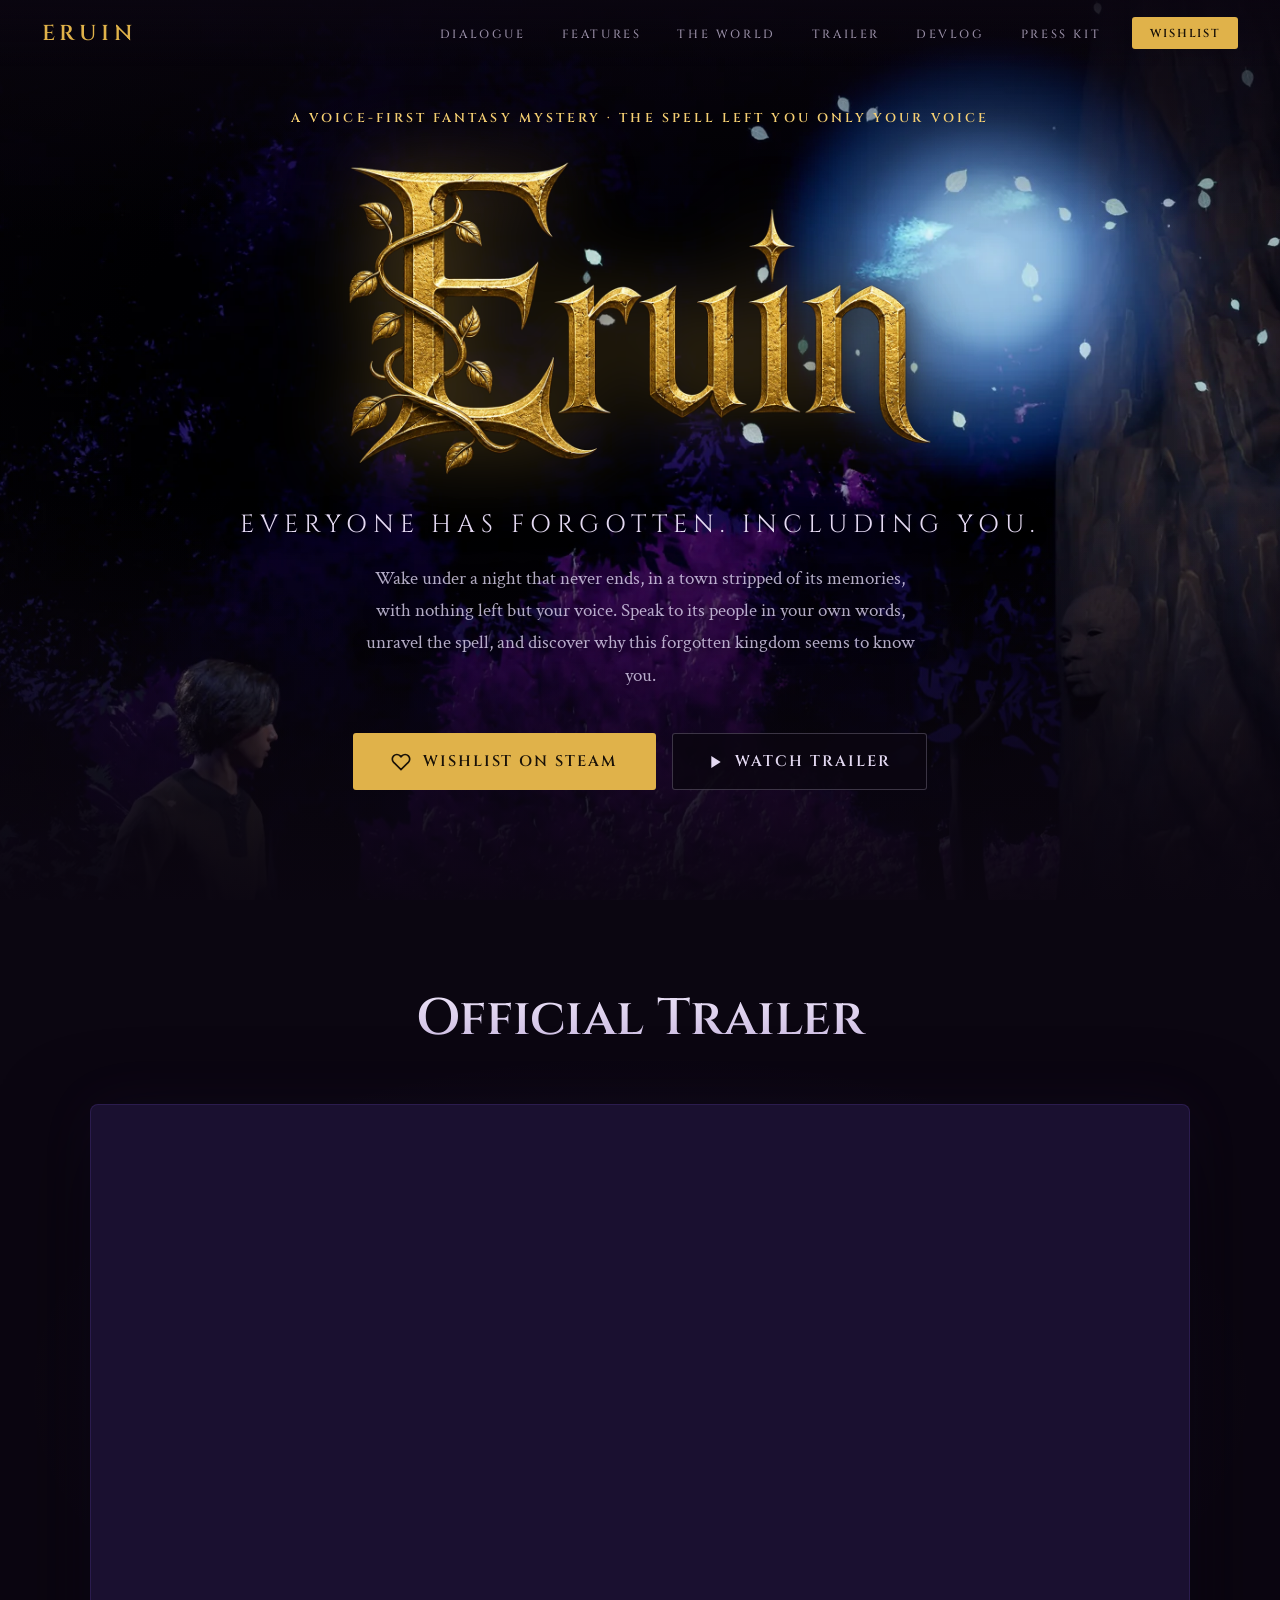
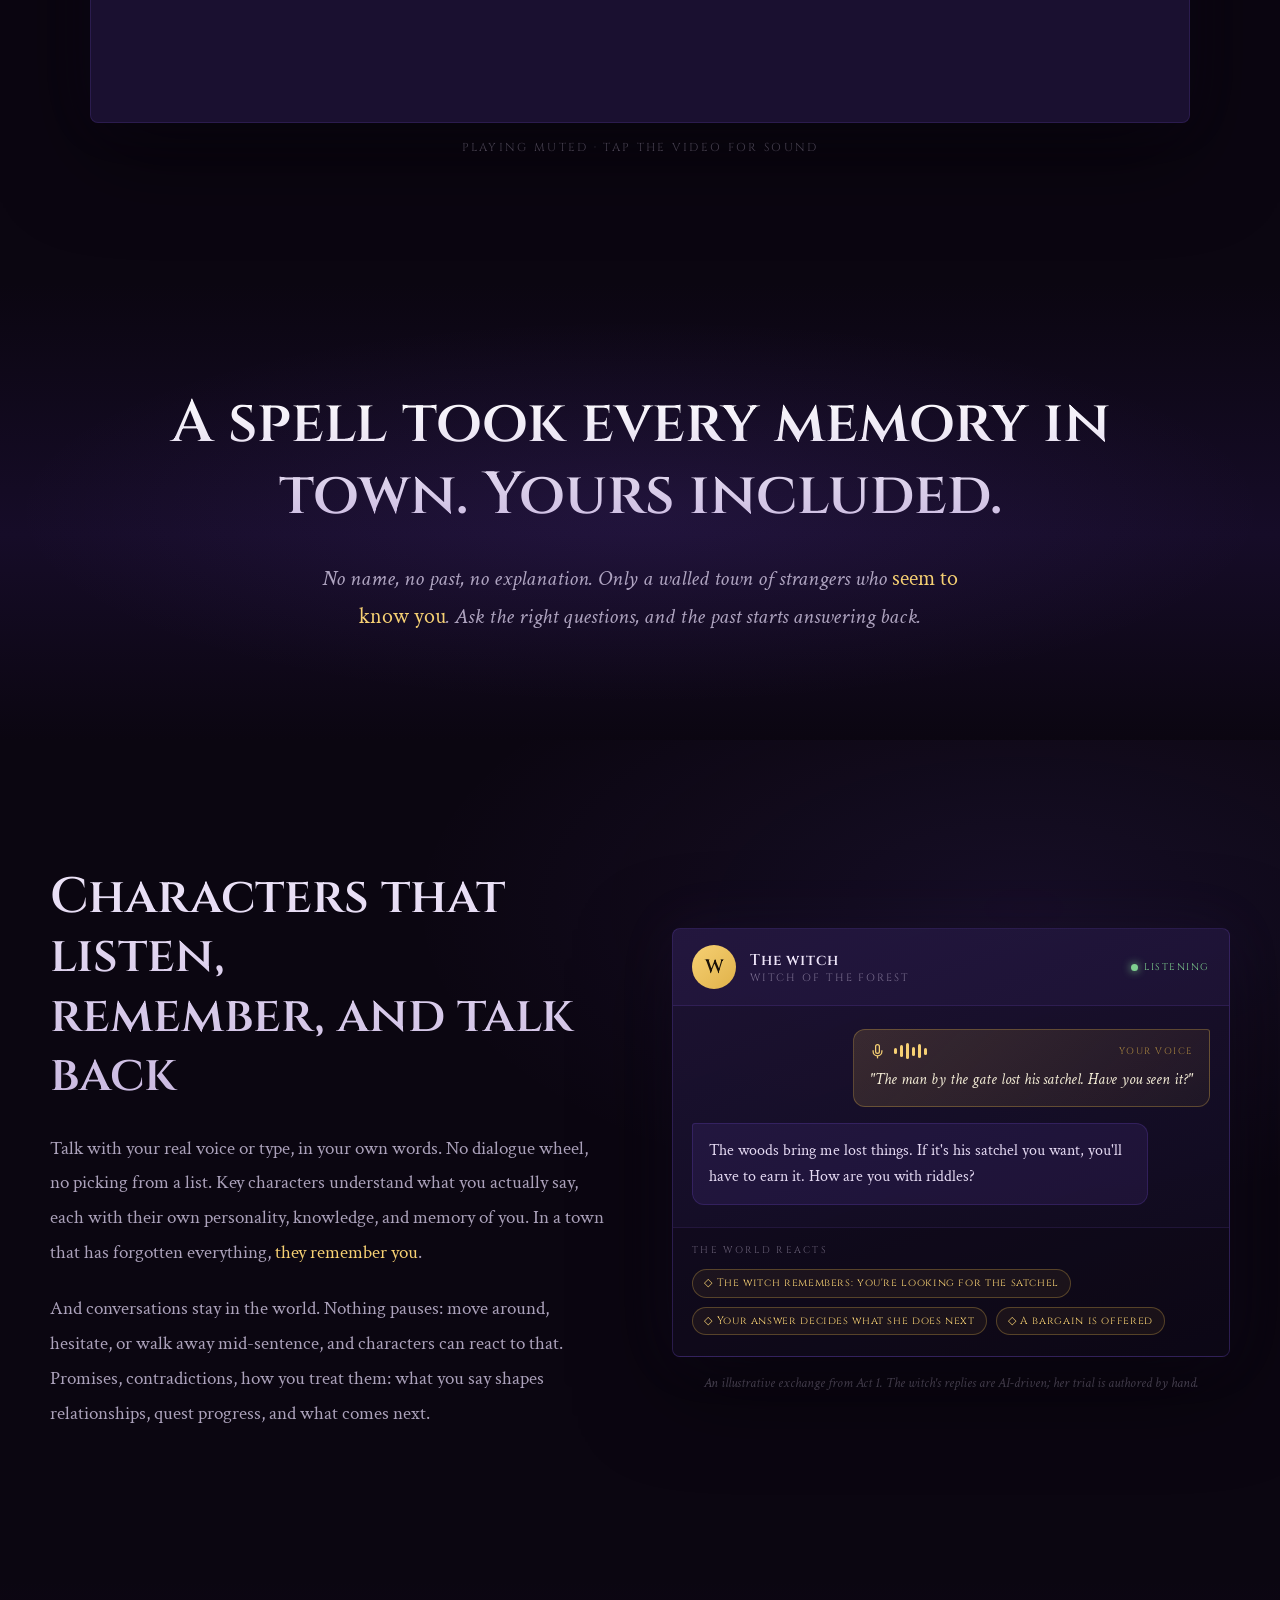
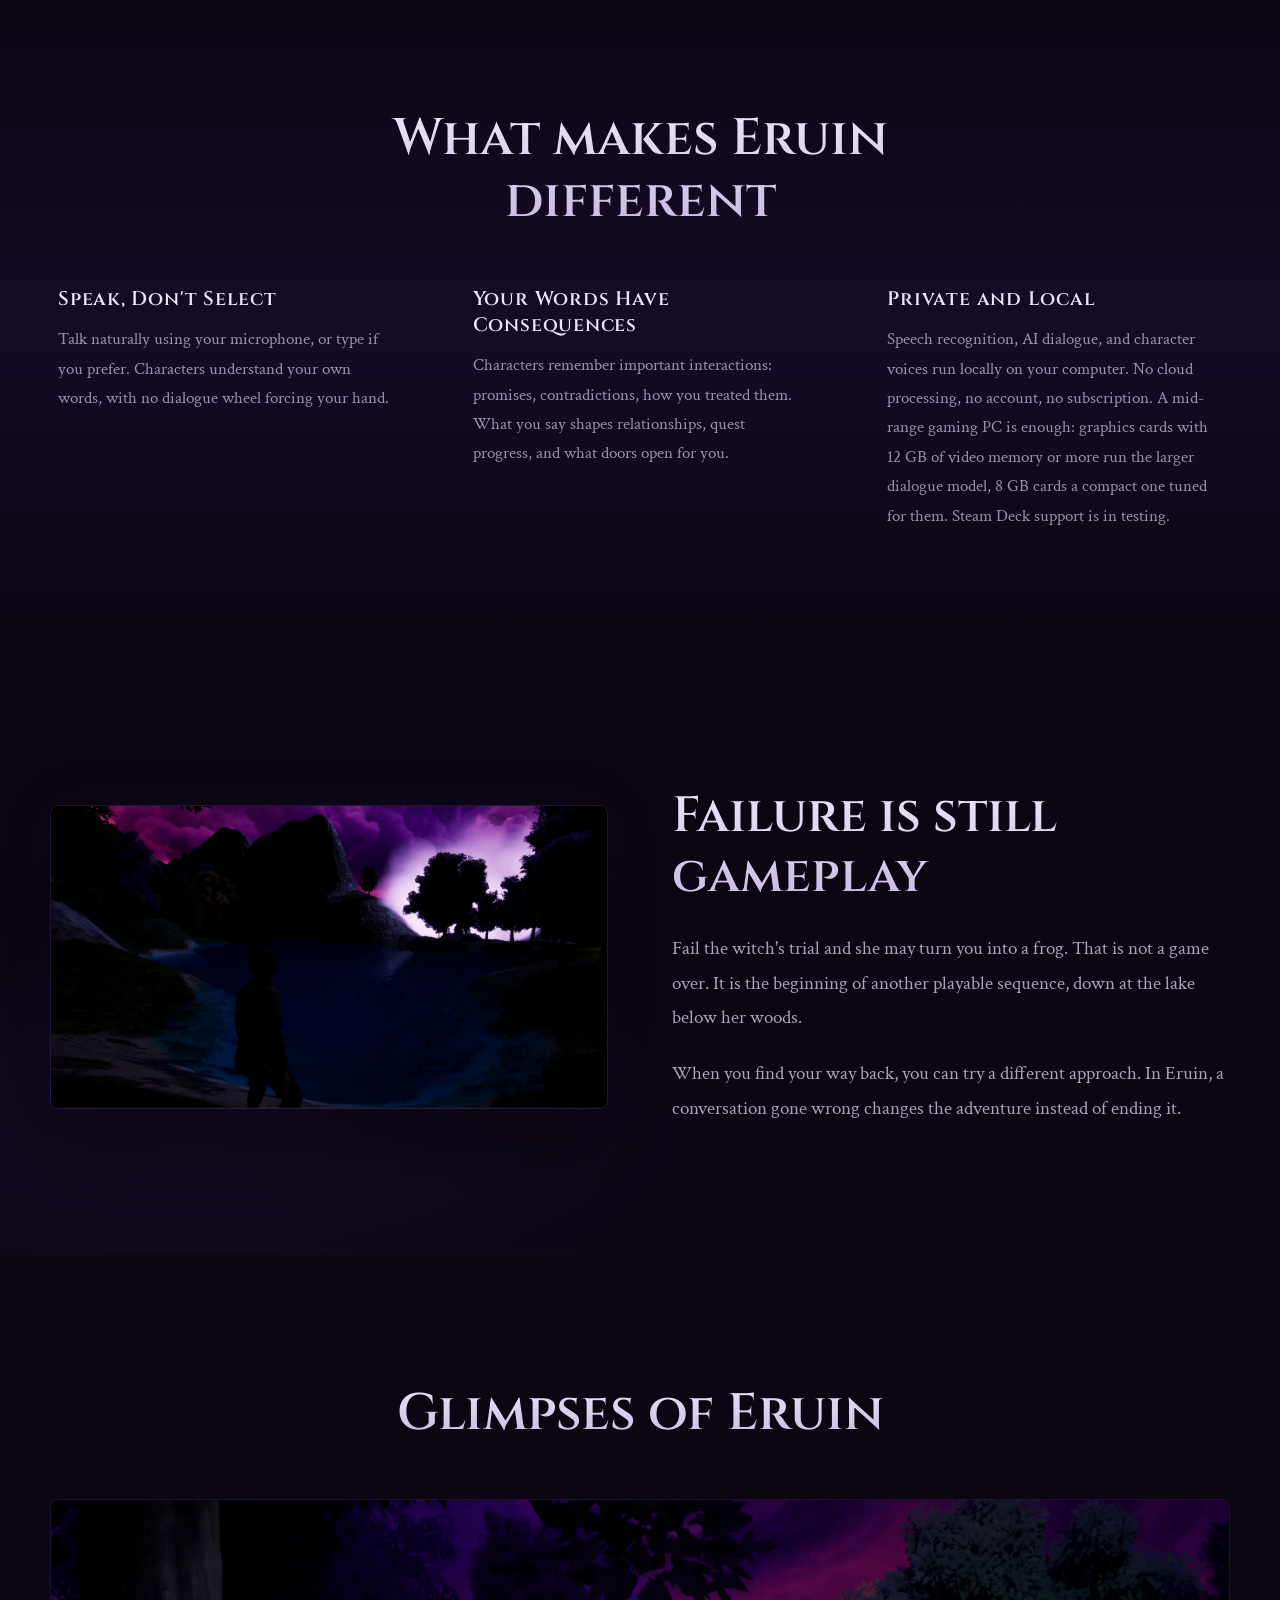
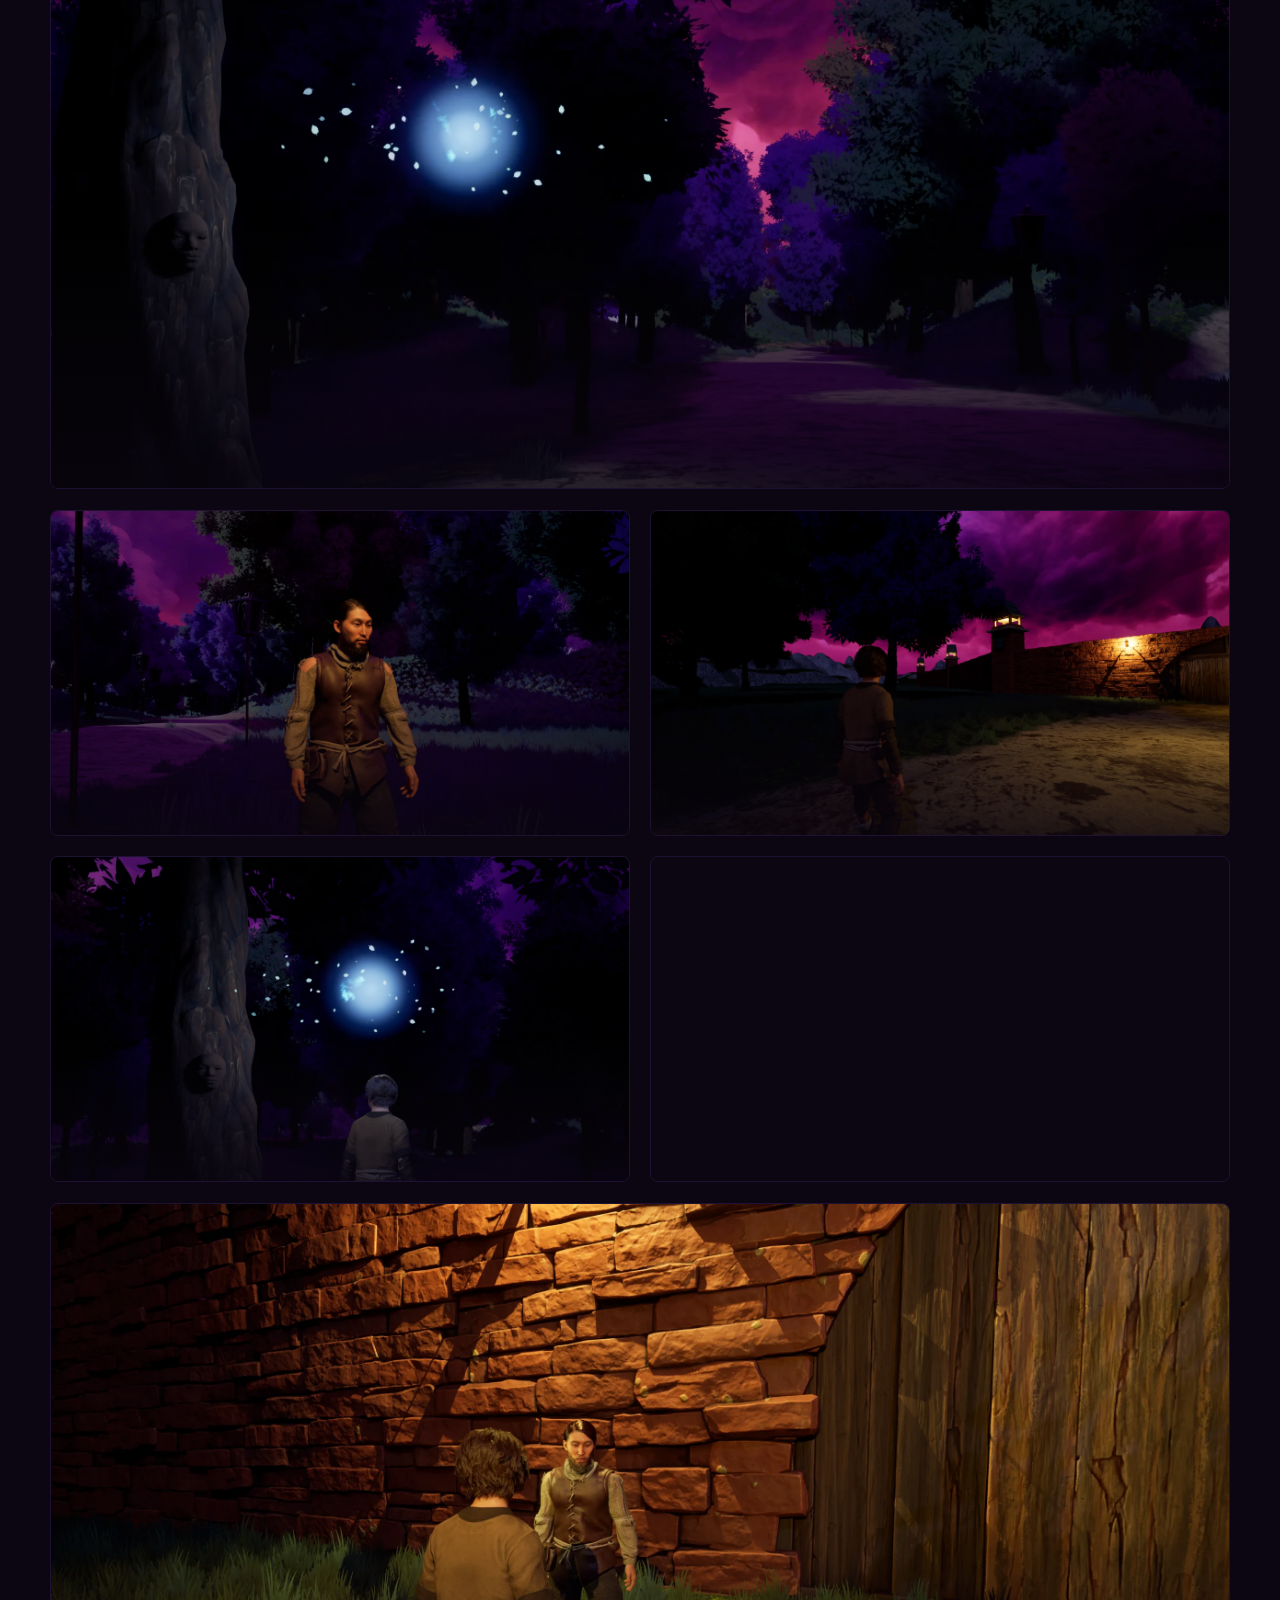
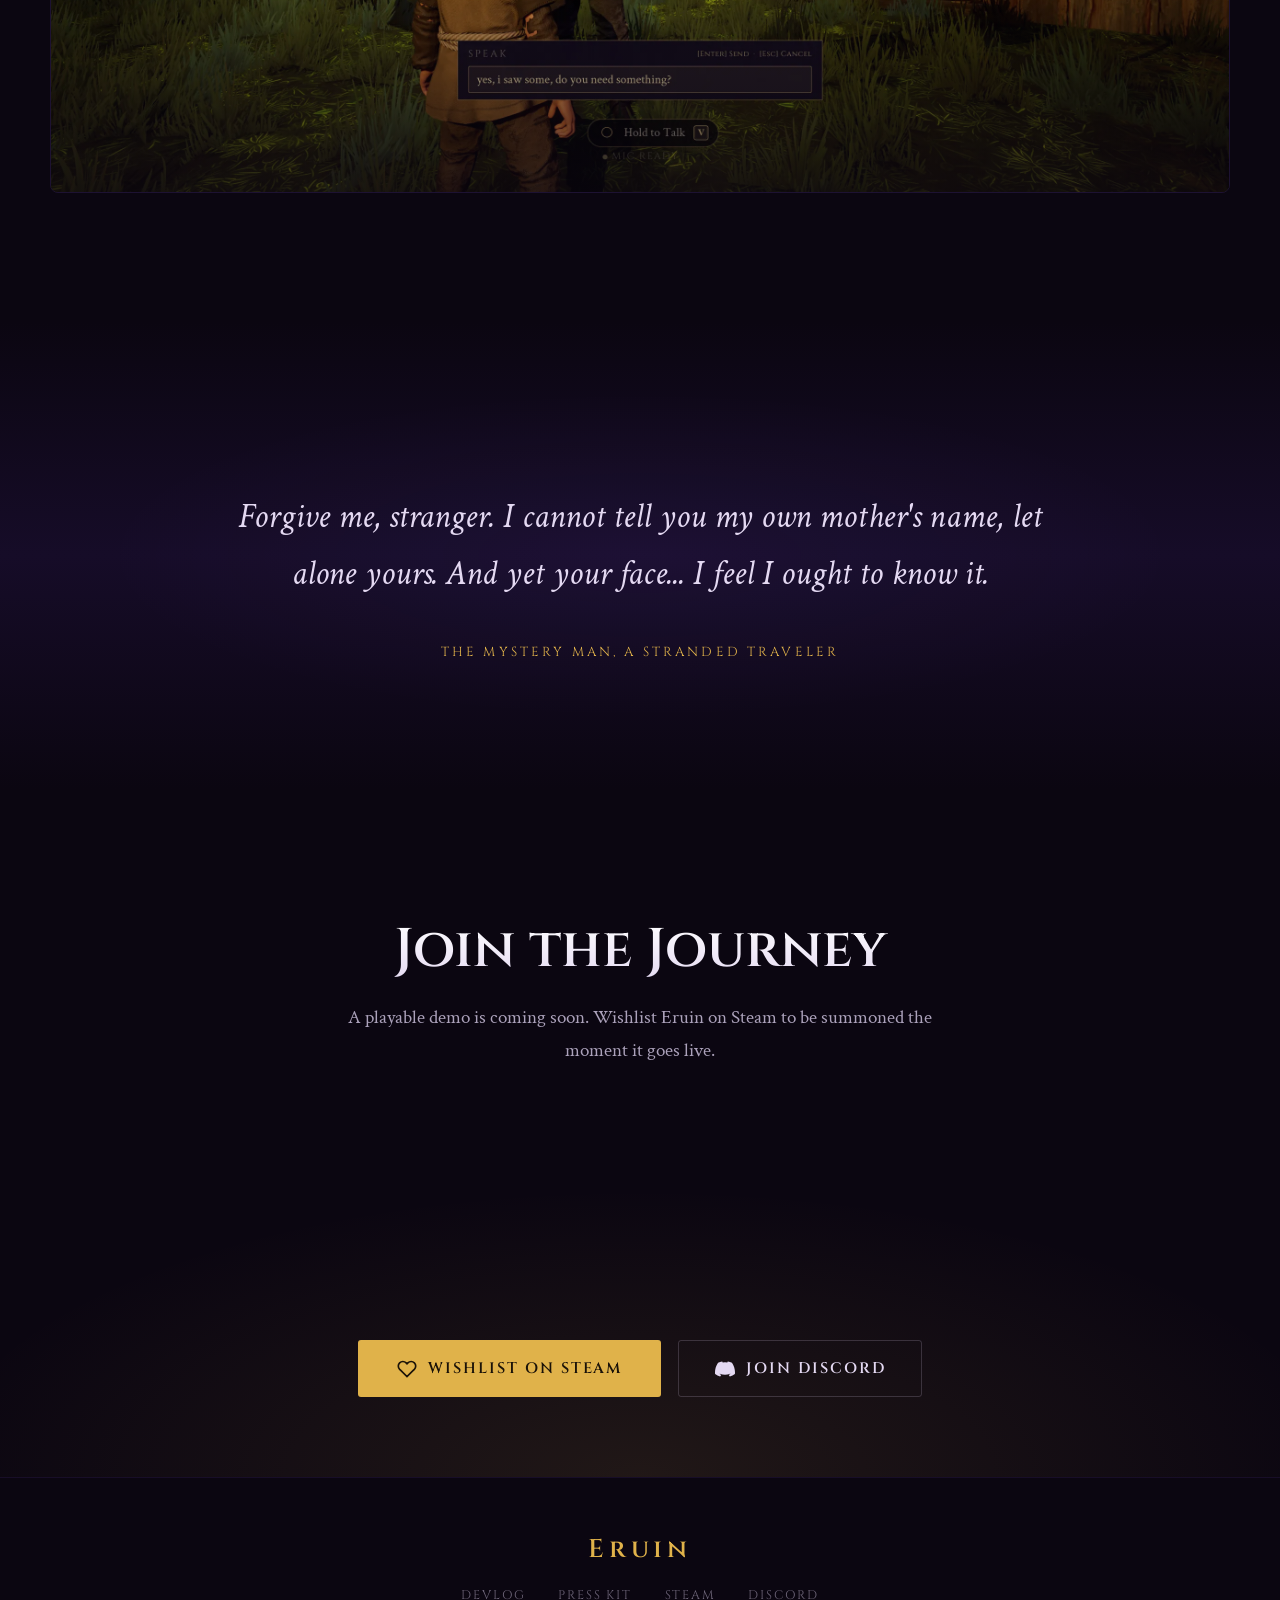
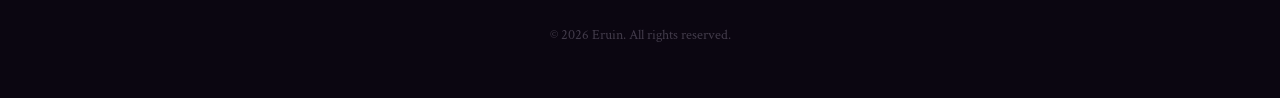
==== commit 6fce9e53: "Hide character names in public website copy" ====
--- a/index.html
+++ b/index.html
@@ -543,9 +543,9 @@
     <div class="reveal">
       <div class="convo">
         <div class="convo-head">
-          <div class="avatar">M</div>
+          <div class="avatar">W</div>
           <div>
-            <div class="convo-name">Morrin</div>
+            <div class="convo-name">The witch</div>
             <div class="convo-role">Witch of the Forest</div>
           </div>
           <div class="convo-status"><span class="dot"></span>Listening</div>
@@ -564,13 +564,13 @@
         <div class="reacts">
           <div class="reacts-label">The world reacts</div>
           <div class="chips">
-            <span class="chip">◇ Morrin remembers: you're looking for the satchel</span>
+            <span class="chip">◇ The witch remembers: you're looking for the satchel</span>
             <span class="chip">◇ Your answer decides what she does next</span>
             <span class="chip">◇ A bargain is offered</span>
           </div>
         </div>
       </div>
-      <p class="convo-note">An illustrative exchange from Act 1. Morrin's replies are AI-driven; her trial is authored by hand.</p>
+      <p class="convo-note">An illustrative exchange from Act 1. The witch's replies are AI-driven; her trial is authored by hand.</p>
     </div>
   </div>
 </section>
@@ -606,7 +606,7 @@
     </div>
     <div>
       <h2 class="display reveal" style="font-size:clamp(2rem,4.4vw,3.1rem);margin-bottom:1.6rem;">Failure is still gameplay</h2>
-      <p class="body-p reveal" style="font-size:1.18rem;line-height:1.85;color:rgba(208,196,224,.82);margin-bottom:1.3rem;">Fail Morrin's trial and she may turn you into a frog. That is not a game over. It is the beginning of another playable sequence, down at the lake below her woods.</p>
+      <p class="body-p reveal" style="font-size:1.18rem;line-height:1.85;color:rgba(208,196,224,.82);margin-bottom:1.3rem;">Fail the witch's trial and she may turn you into a frog. That is not a game over. It is the beginning of another playable sequence, down at the lake below her woods.</p>
       <p class="body-p reveal" style="font-size:1.18rem;line-height:1.85;color:rgba(208,196,224,.82);">When you find your way back, you can try a different approach. In Eruin, a conversation gone wrong changes the adventure instead of ending it.</p>
     </div>
   </div>
@@ -624,8 +624,8 @@
         <div class="cap">The old tree where you woke, and the light that waited there</div>
       </div>
       <div class="shot reveal">
-        <img src="alder.webp" alt="Alder, a bearded man in a leather jerkin, turns toward the player under the lanterns by the town wall" width="2560" height="1440" loading="lazy" decoding="async">
-        <div class="cap">Alder, a traveler stranded outside his own town</div>
+        <img src="alder.webp" alt="A bearded mystery man in a leather jerkin turns toward the player under the lanterns by the town wall" width="2560" height="1440" loading="lazy" decoding="async">
+        <div class="cap">A mystery man stranded outside his own town</div>
       </div>
       <div class="shot reveal">
         <img src="towers.webp" alt="Lantern-topped towers line the brick wall of the town at dusk" width="2556" height="1389" loading="lazy" decoding="async">
@@ -636,8 +636,8 @@
         <div class="cap">Waking without a name, the Wisp hovering close by</div>
       </div>
       <div class="shot reveal">
-        <img src="morrin-cauldron.webp" alt="Morrin, hooded in green, stirs a glowing cauldron outside her hut at night" width="2560" height="1440" loading="lazy" decoding="async">
-        <div class="cap">Morrin at her cauldron, where the trial is set</div>
+        <img src="morrin-cauldron.webp" alt="The witch, hooded in green, stirs a glowing cauldron outside her hut at night" width="2560" height="1440" loading="lazy" decoding="async">
+        <div class="cap">The witch at her cauldron, where the trial is set</div>
       </div>
       <div class="shot wide reveal">
         <img src="textTalk.webp" alt="The player types a reply in an in-game text box while talking to a villager beneath the town wall" width="2560" height="1440" loading="lazy" decoding="async">
@@ -651,7 +651,7 @@
 <section class="lore">
   <div class="lore-inner reveal">
     <blockquote>Forgive me, stranger. I cannot tell you my own mother's name, let alone yours. And yet your face... I feel I ought to know it.</blockquote>
-    <p class="lore-attr">Alder, the stranded traveler</p>
+    <p class="lore-attr">The mystery man, a stranded traveler</p>
   </div>
 </section>
 
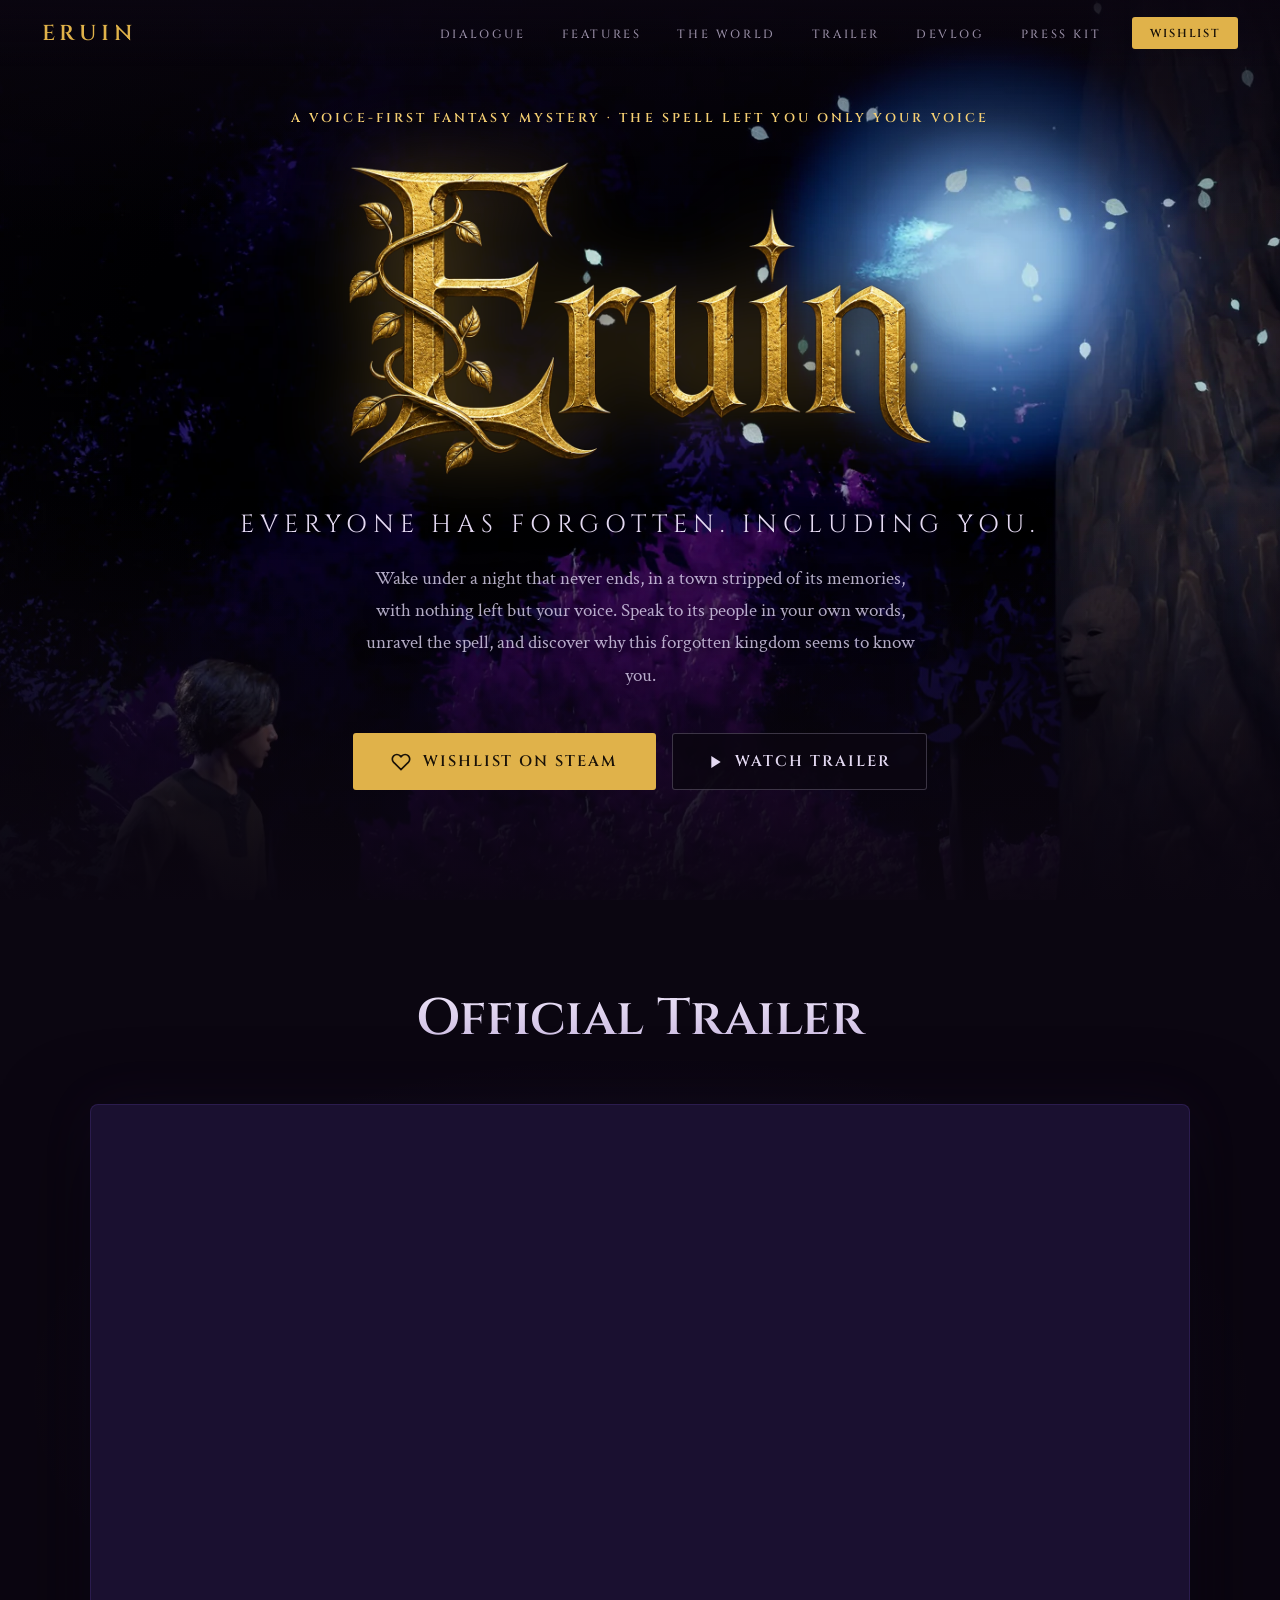
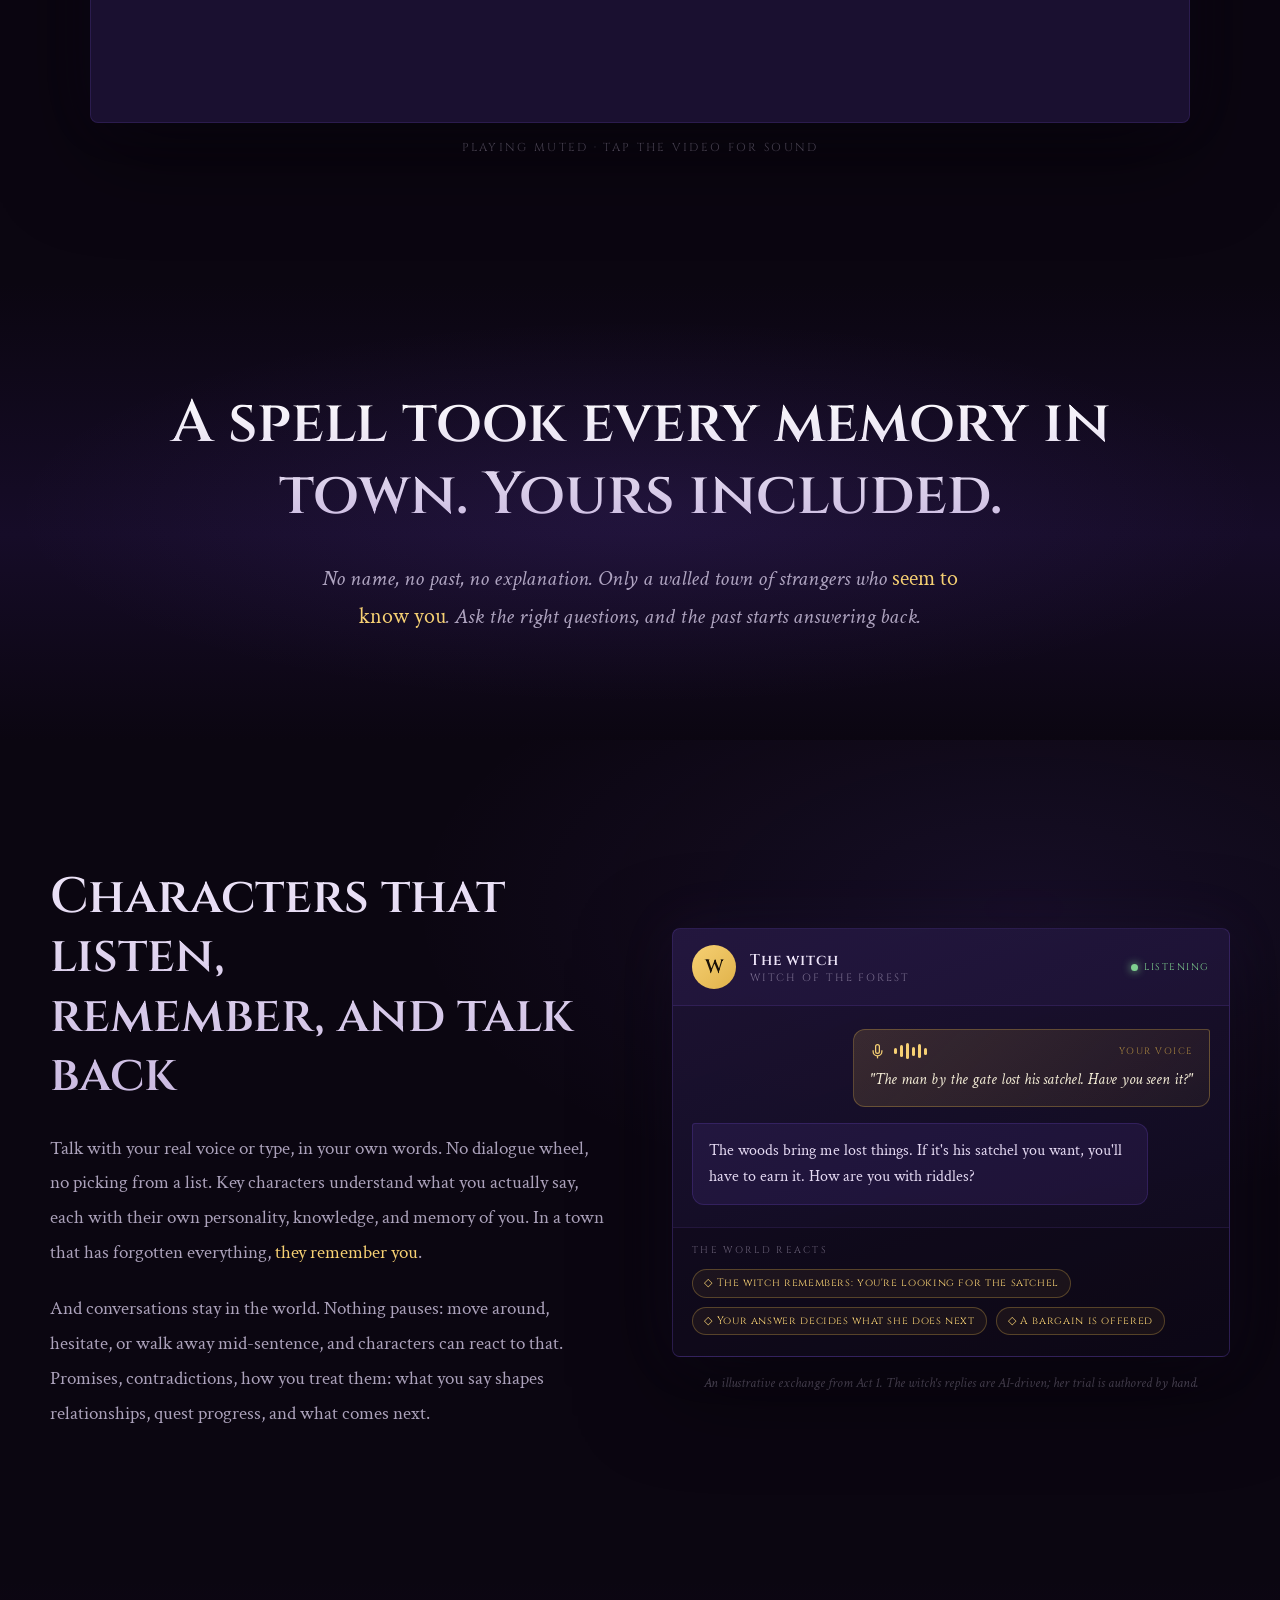
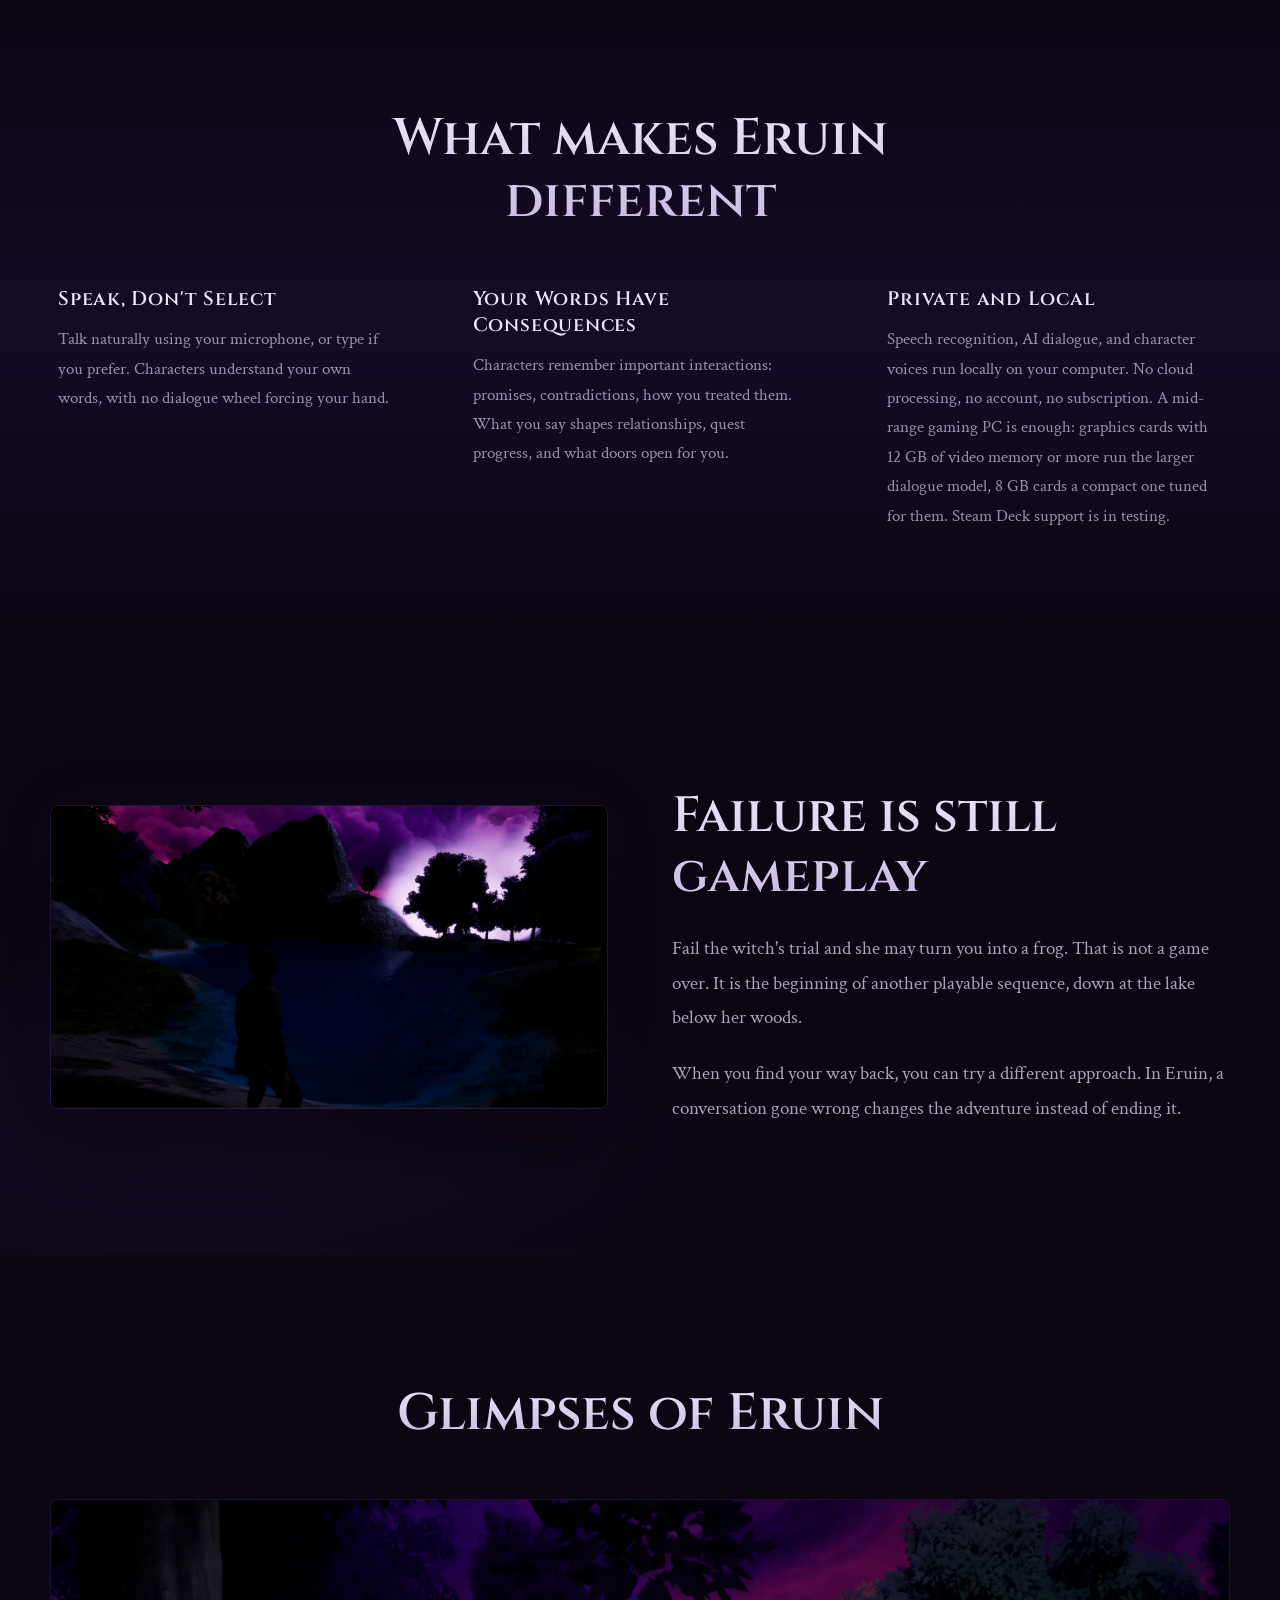
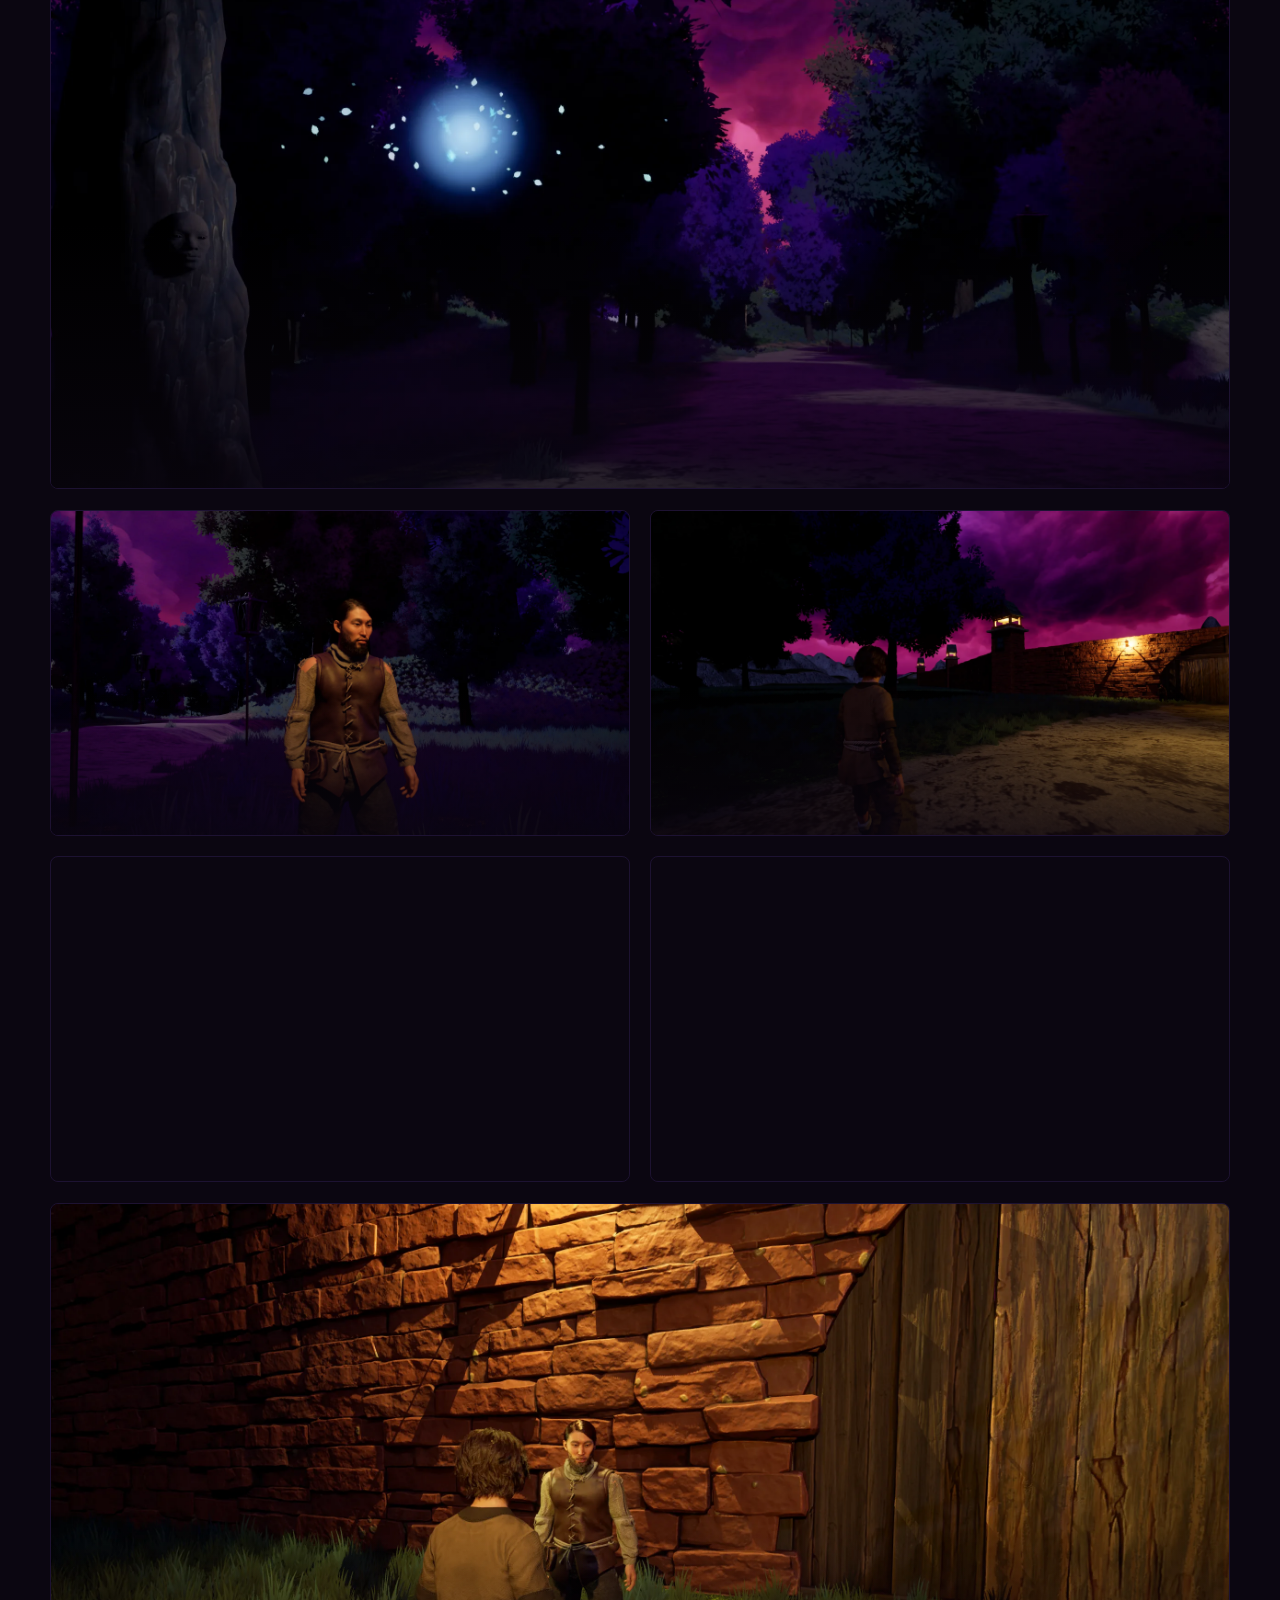
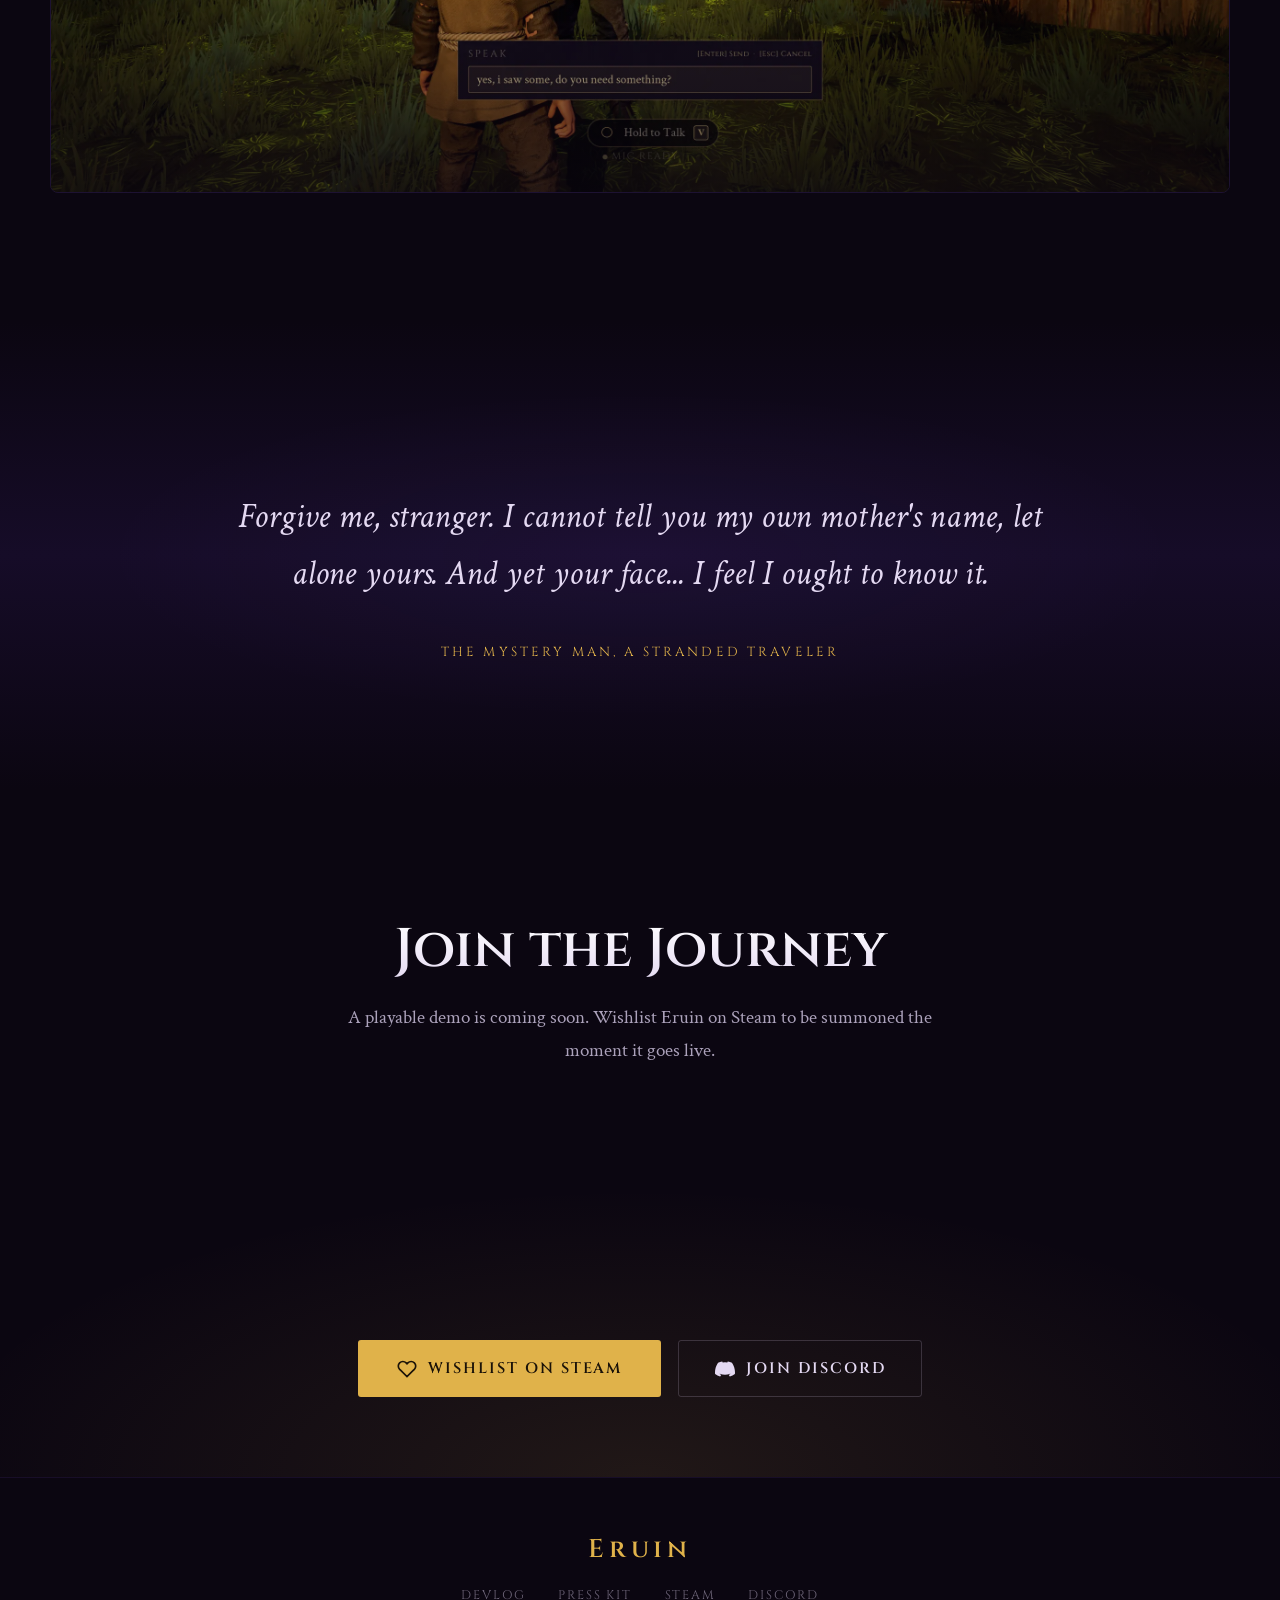
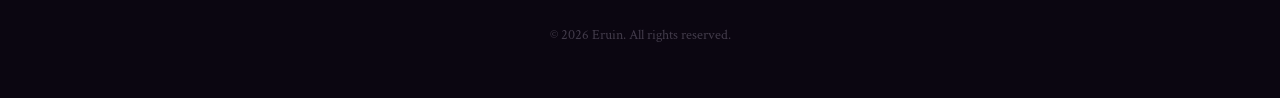
==== commit c6f66b9a: "Track website wishlist links with Steam UTM tags" ====
--- a/index.html
+++ b/index.html
@@ -483,7 +483,7 @@
       <a href="/devlog/" class="nav-link" style="margin-left:2rem;">Devlog</a>
       <a href="/presskit/" class="nav-link" style="margin-left:2rem;">Press Kit</a>
     </span>
-    <a href="https://store.steampowered.com/app/4695190/Eruin/" target="_blank" rel="noopener" class="nav-cta">Wishlist</a>
+    <a href="https://store.steampowered.com/app/4695190/Eruin/?utm_source=eruin_website&amp;utm_medium=referral&amp;utm_campaign=wishlist" target="_blank" rel="noopener" class="nav-cta">Wishlist</a>
   </div>
 </nav>
 
@@ -500,7 +500,7 @@
     <p class="tagline">Everyone Has Forgotten. Including You.</p>
     <p class="hero-sub">Wake under a night that never ends, in a town stripped of its memories, with nothing left but your voice. Speak to its people in your own words, unravel the spell, and discover why this forgotten kingdom seems to know you.</p>
     <div class="hero-cta">
-      <a href="https://store.steampowered.com/app/4695190/Eruin/" target="_blank" rel="noopener" class="btn-gold">
+      <a href="https://store.steampowered.com/app/4695190/Eruin/?utm_source=eruin_website&amp;utm_medium=referral&amp;utm_campaign=wishlist" target="_blank" rel="noopener" class="btn-gold">
         <svg viewBox="0 0 24 24" fill="none" stroke="currentColor" stroke-width="2"><path d="M20.84 4.61a5.5 5.5 0 0 0-7.78 0L12 5.67l-1.06-1.06a5.5 5.5 0 0 0-7.78 7.78l1.06 1.06L12 21.23l7.78-7.78 1.06-1.06a5.5 5.5 0 0 0 0-7.78z"/></svg>
         <span>Wishlist on Steam</span>
       </a>
@@ -664,7 +664,7 @@
       <iframe src="https://store.steampowered.com/widget/4695190/" frameborder="0" width="646" height="190"></iframe>
     </div>
     <div class="cta-buttons">
-      <a href="https://store.steampowered.com/app/4695190/Eruin/" target="_blank" rel="noopener" class="btn-gold">
+      <a href="https://store.steampowered.com/app/4695190/Eruin/?utm_source=eruin_website&amp;utm_medium=referral&amp;utm_campaign=wishlist" target="_blank" rel="noopener" class="btn-gold">
         <svg viewBox="0 0 24 24" fill="none" stroke="currentColor" stroke-width="2"><path d="M20.84 4.61a5.5 5.5 0 0 0-7.78 0L12 5.67l-1.06-1.06a5.5 5.5 0 0 0-7.78 7.78l1.06 1.06L12 21.23l7.78-7.78 1.06-1.06a5.5 5.5 0 0 0 0-7.78z"/></svg>
         <span>Wishlist on Steam</span>
       </a>
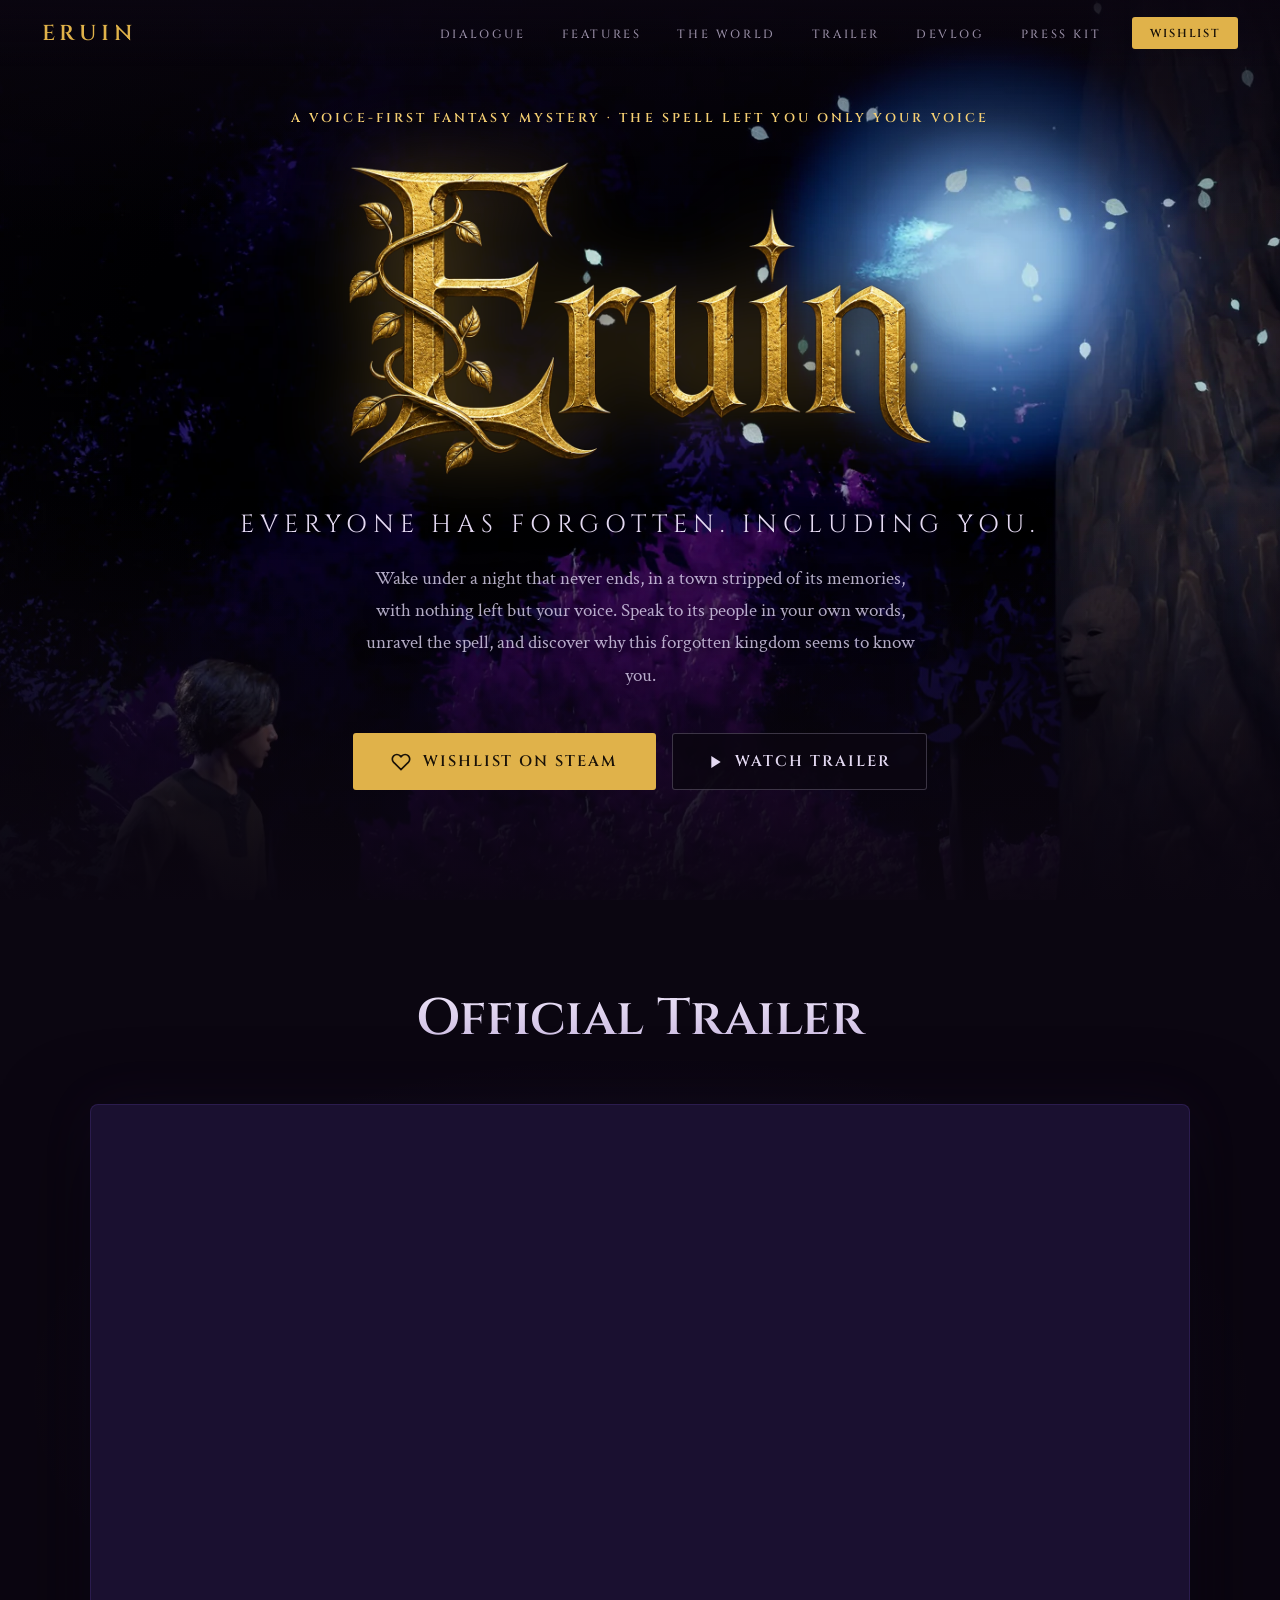
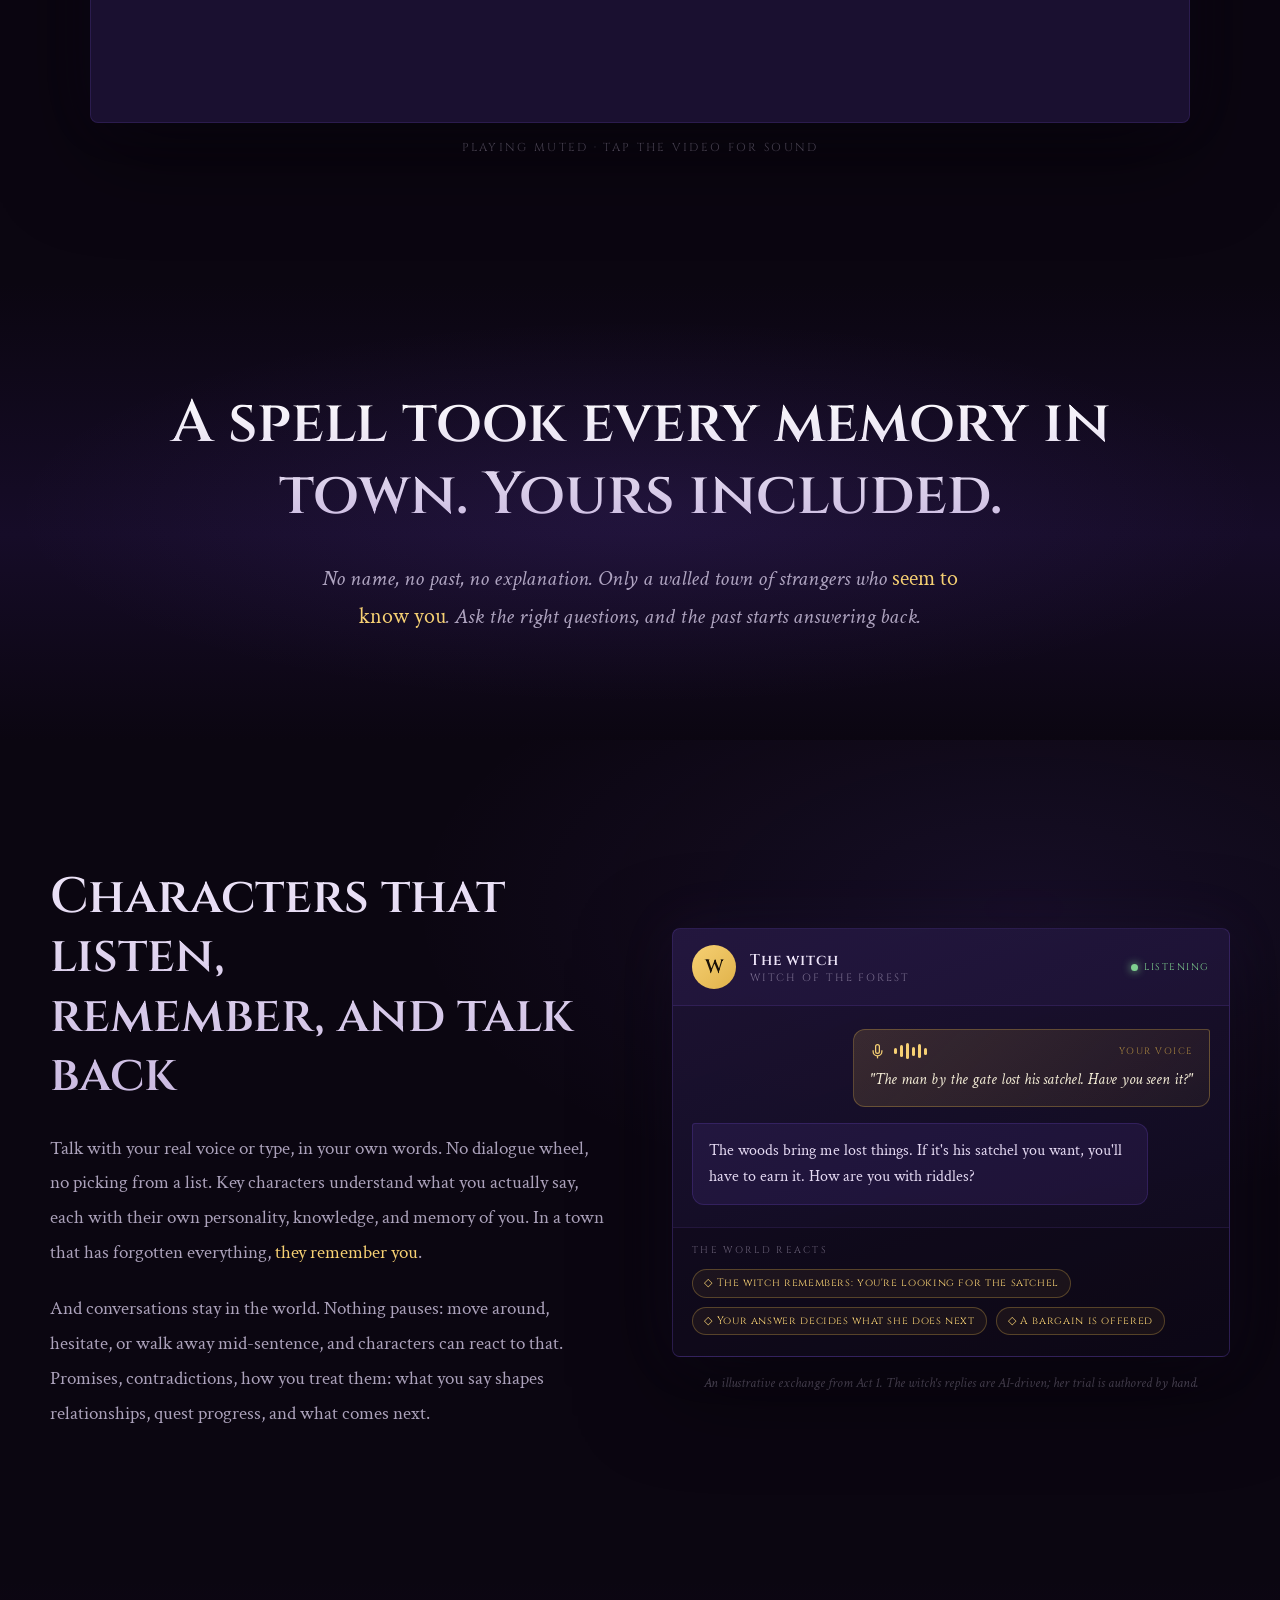
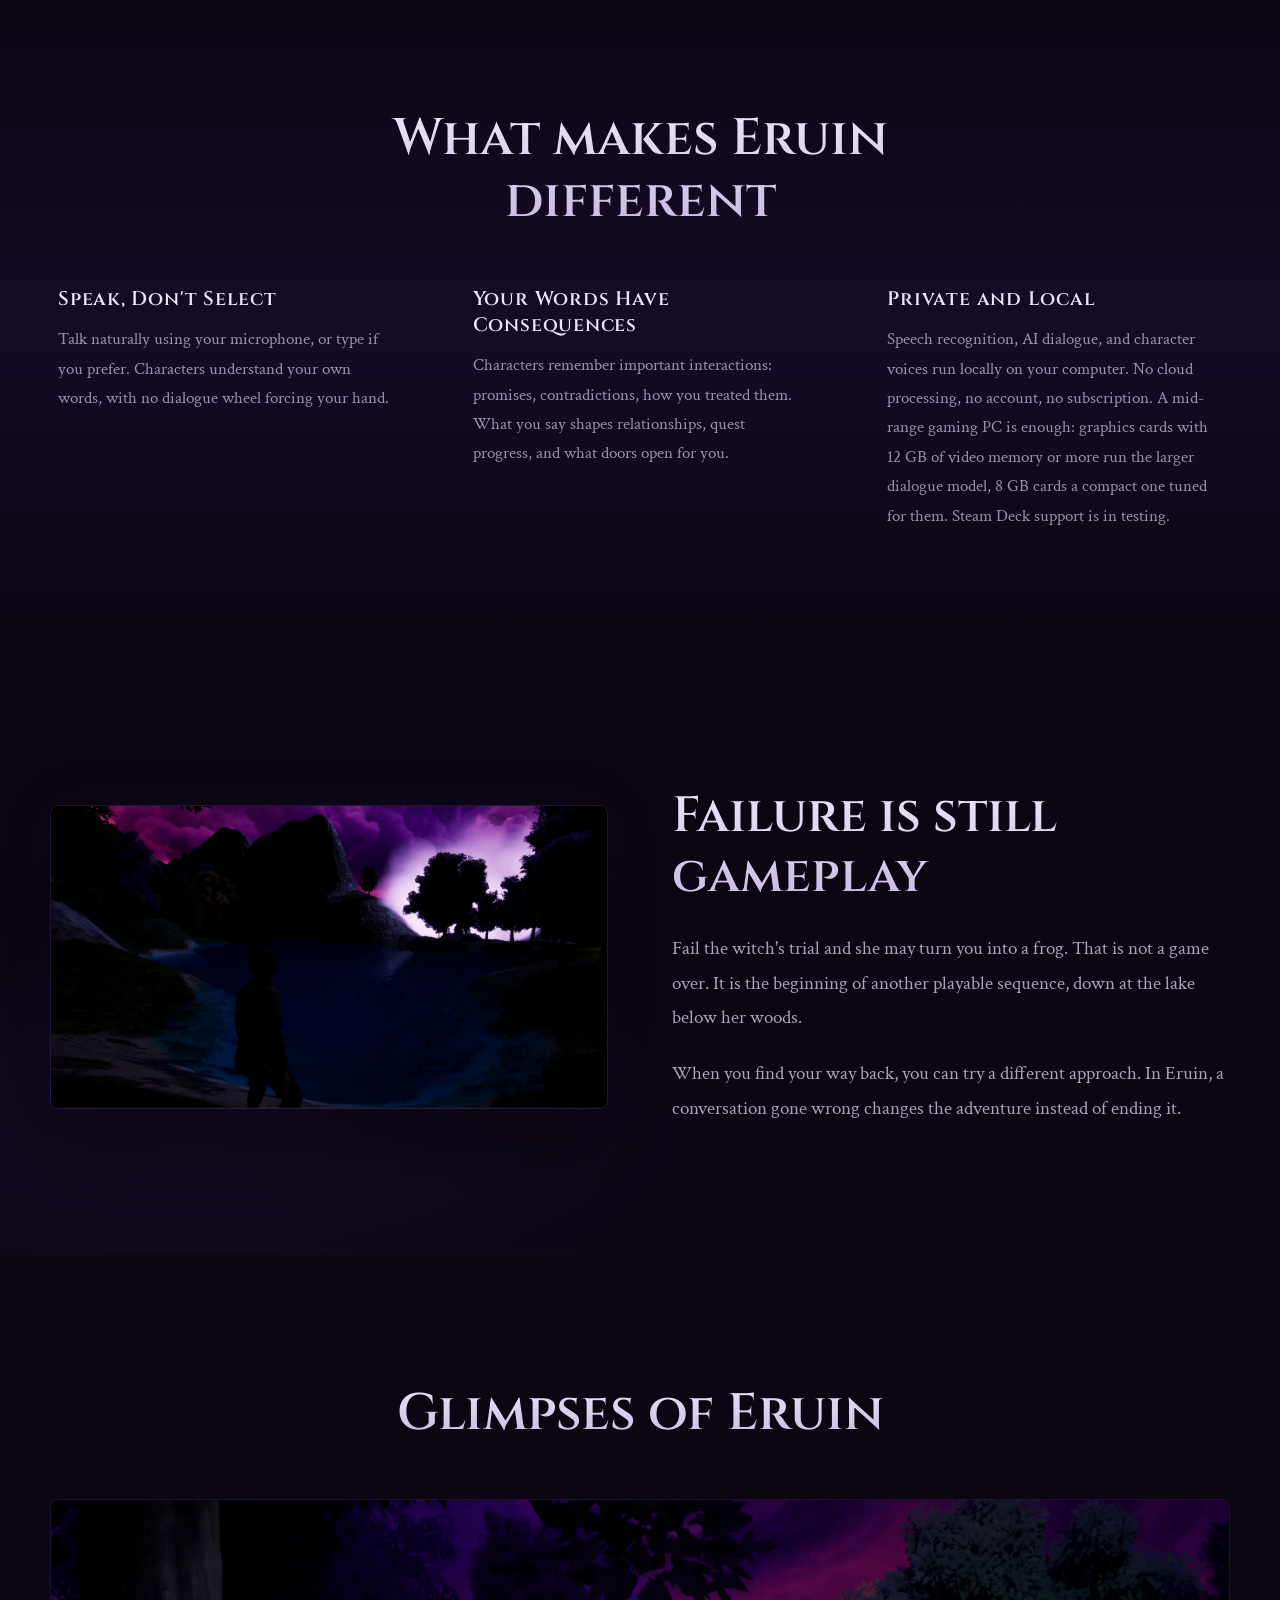
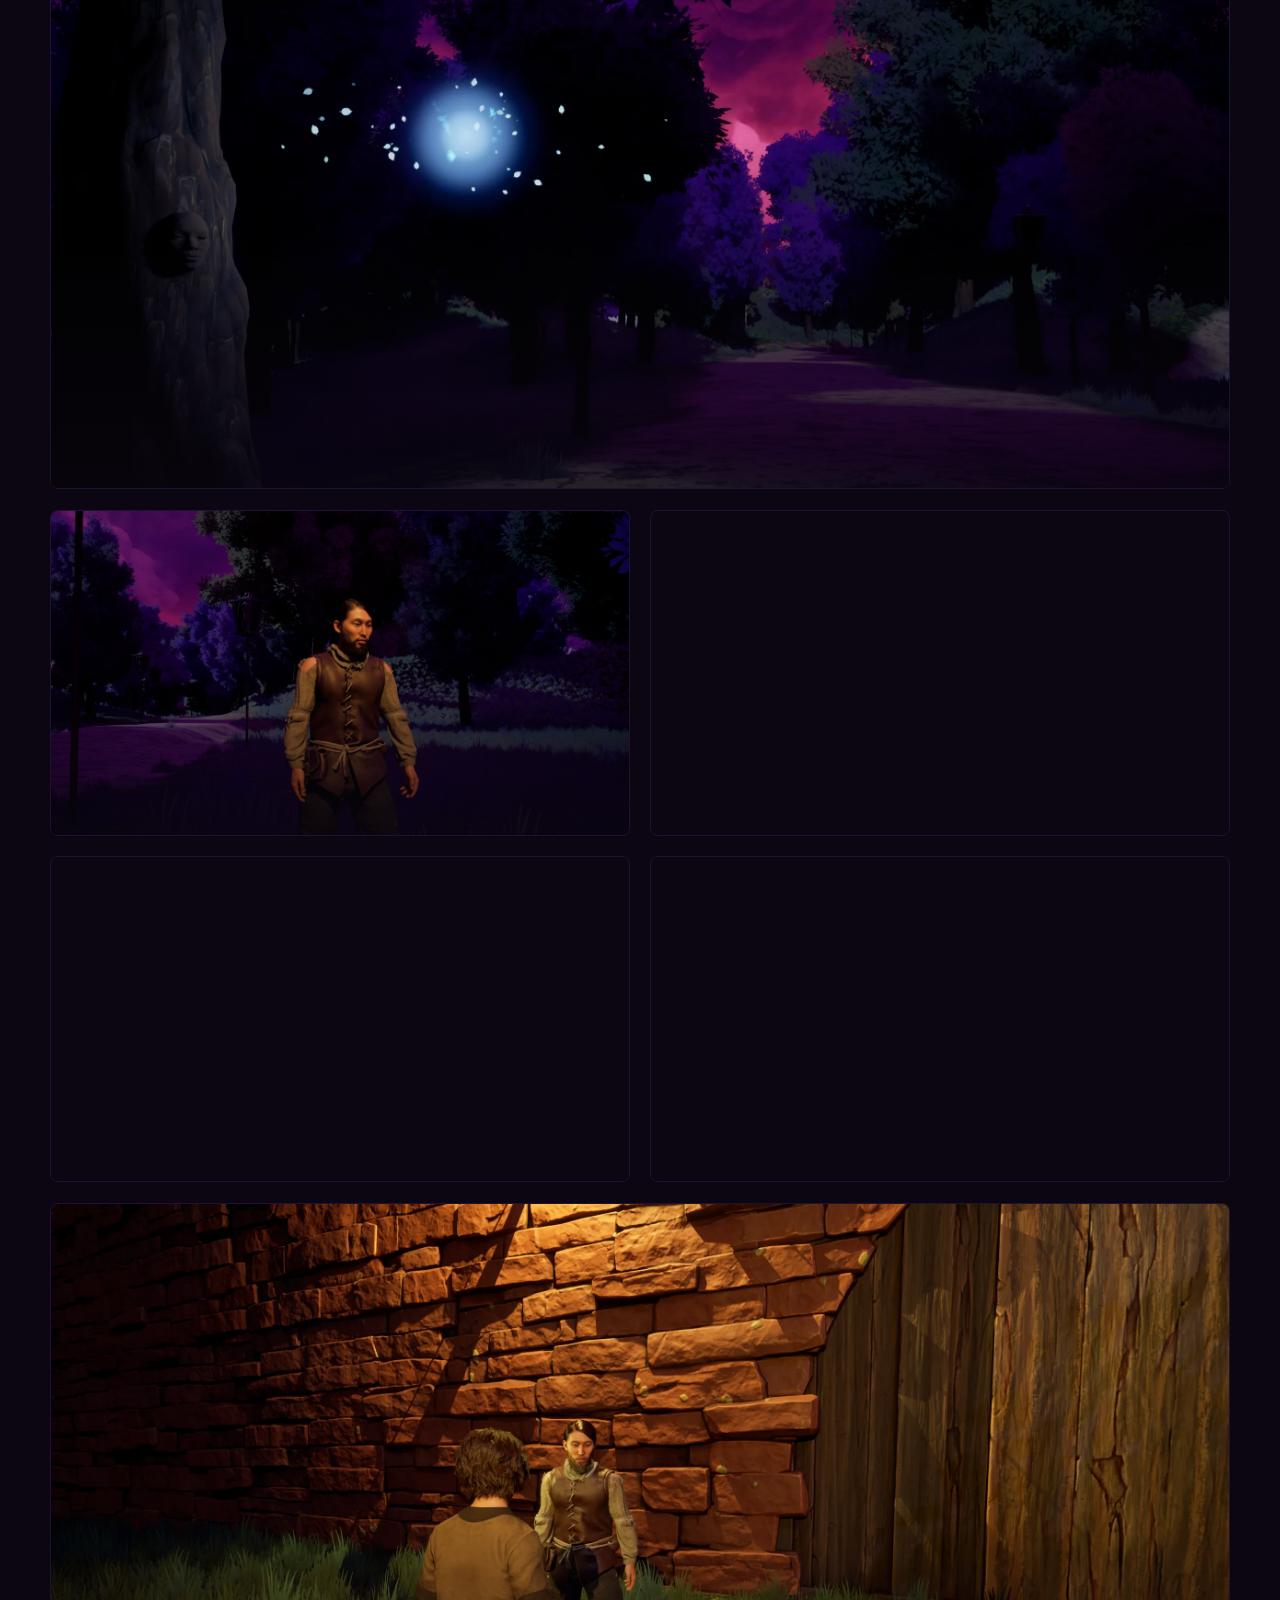
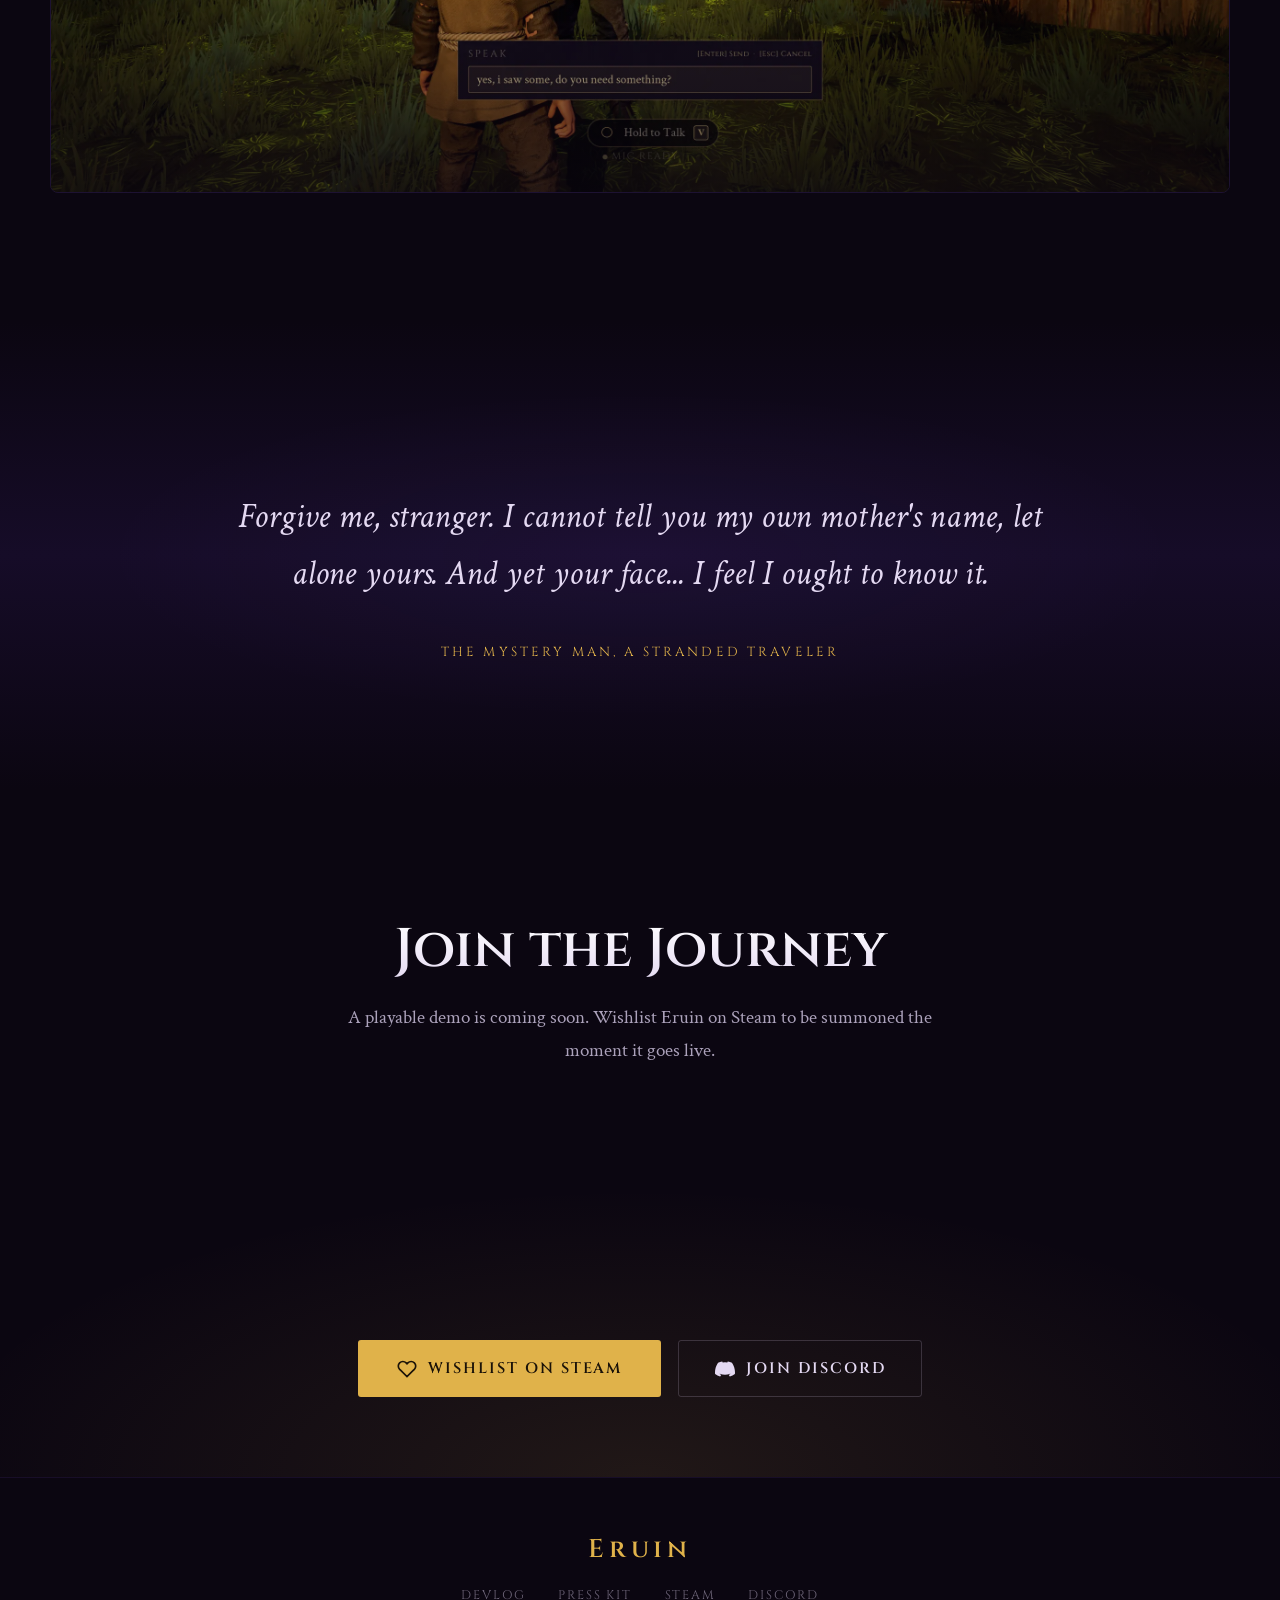
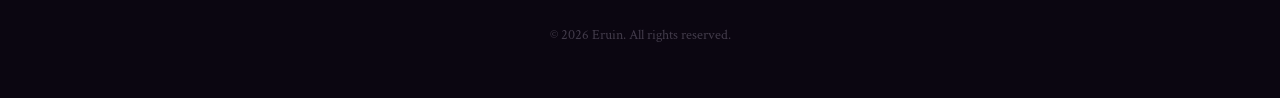
==== commit 950f1f48: "Match website favicons to current Windows game icon" ====
--- a/index.html
+++ b/index.html
@@ -15,10 +15,10 @@
 <meta name="twitter:description" content="A voice-first fantasy mystery RPG. The spell took every memory in town and left you only your voice. Speak to its people in your own words and unravel the Long Night. Wishlist on Steam.">
 <meta name="twitter:image" content="https://www.eruin.dev/library_header_920x430_square_corners.png">
 <meta name="theme-color" content="#0b0611">
-<link rel="icon" href="/favicon.ico" sizes="48x48">
-<link rel="icon" type="image/png" href="/favicon-32x32.png" sizes="32x32">
-<link rel="icon" type="image/png" href="/icon-192.png" sizes="192x192">
-<link rel="apple-touch-icon" href="/apple-touch-icon.png">
+<link rel="icon" href="/favicon.ico?v=e7855e87b7" sizes="48x48">
+<link rel="icon" type="image/png" href="/favicon-32x32.png?v=e7855e87b7" sizes="32x32">
+<link rel="icon" type="image/png" href="/icon-192.png?v=e7855e87b7" sizes="192x192">
+<link rel="apple-touch-icon" href="/apple-touch-icon.png?v=e7855e87b7">
 <link rel="canonical" href="https://www.eruin.dev/">
 <meta property="og:site_name" content="Eruin">
 <meta property="og:image:width" content="920">
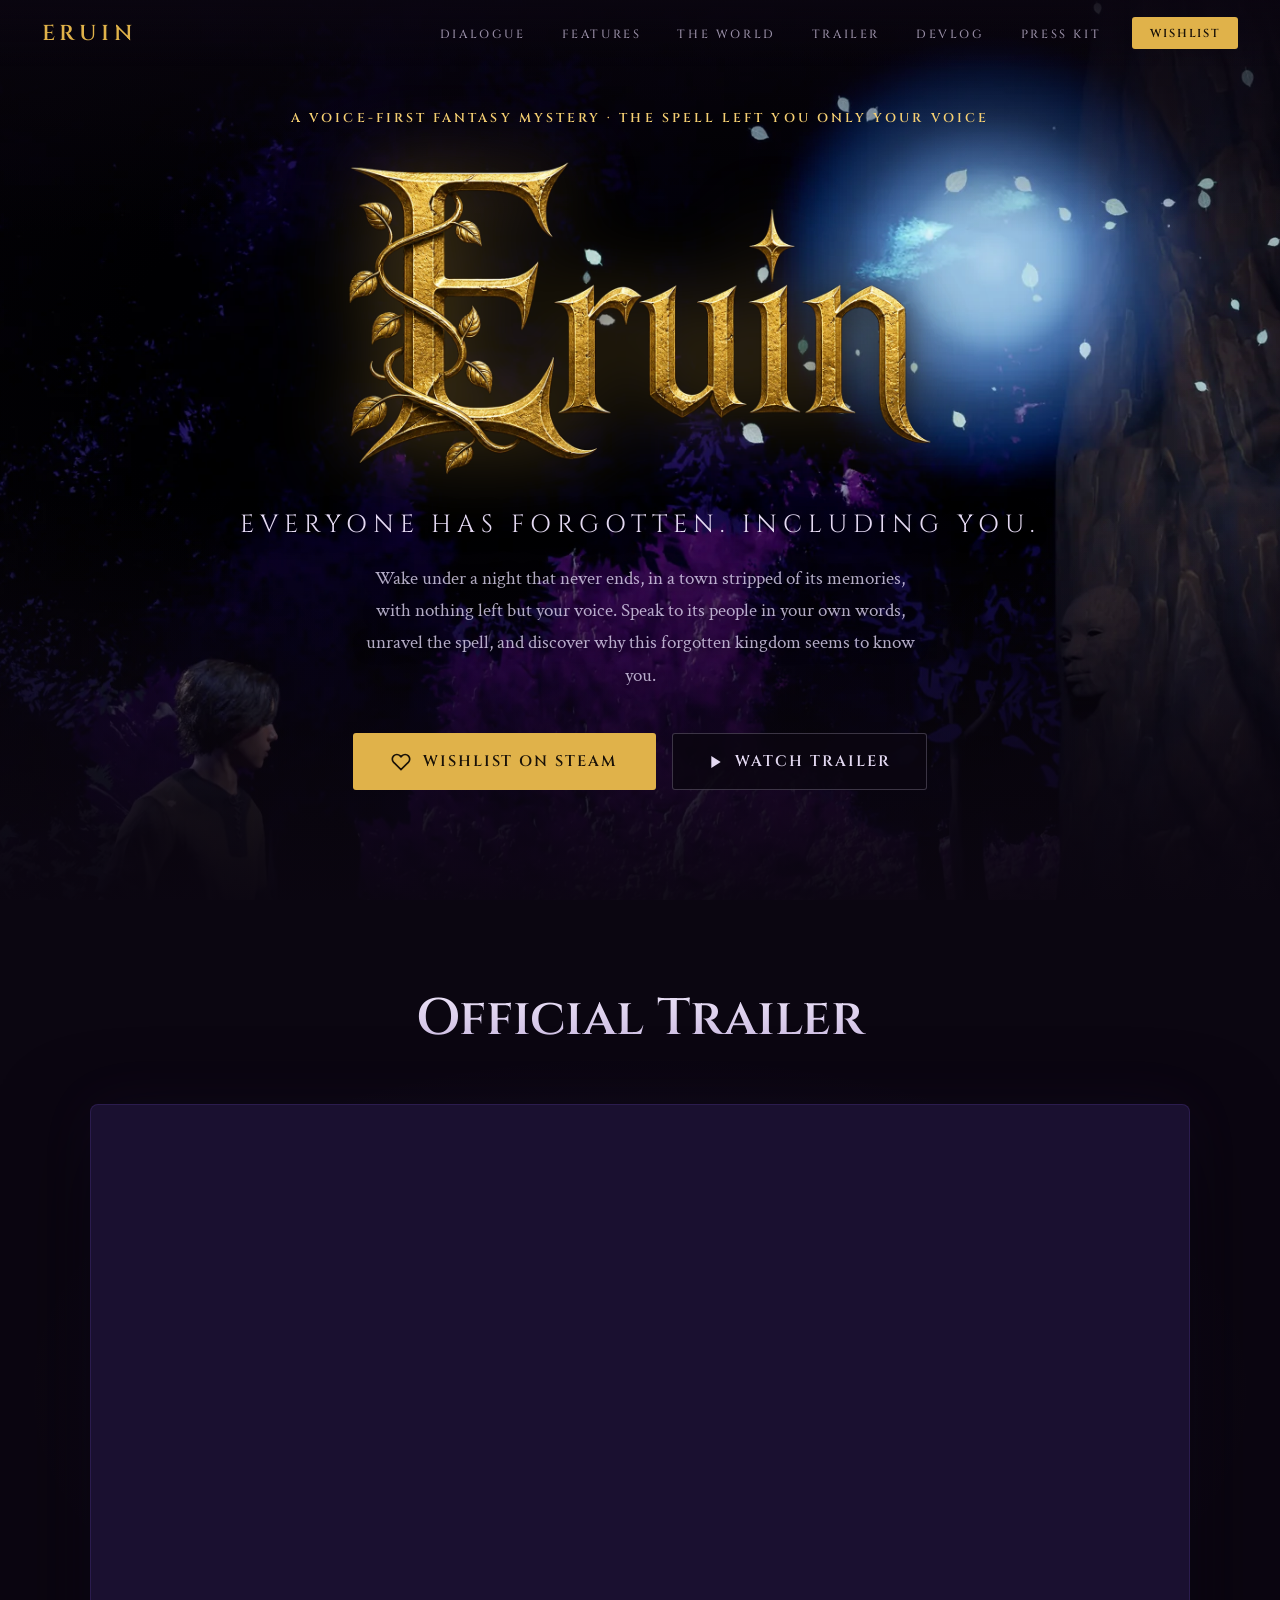
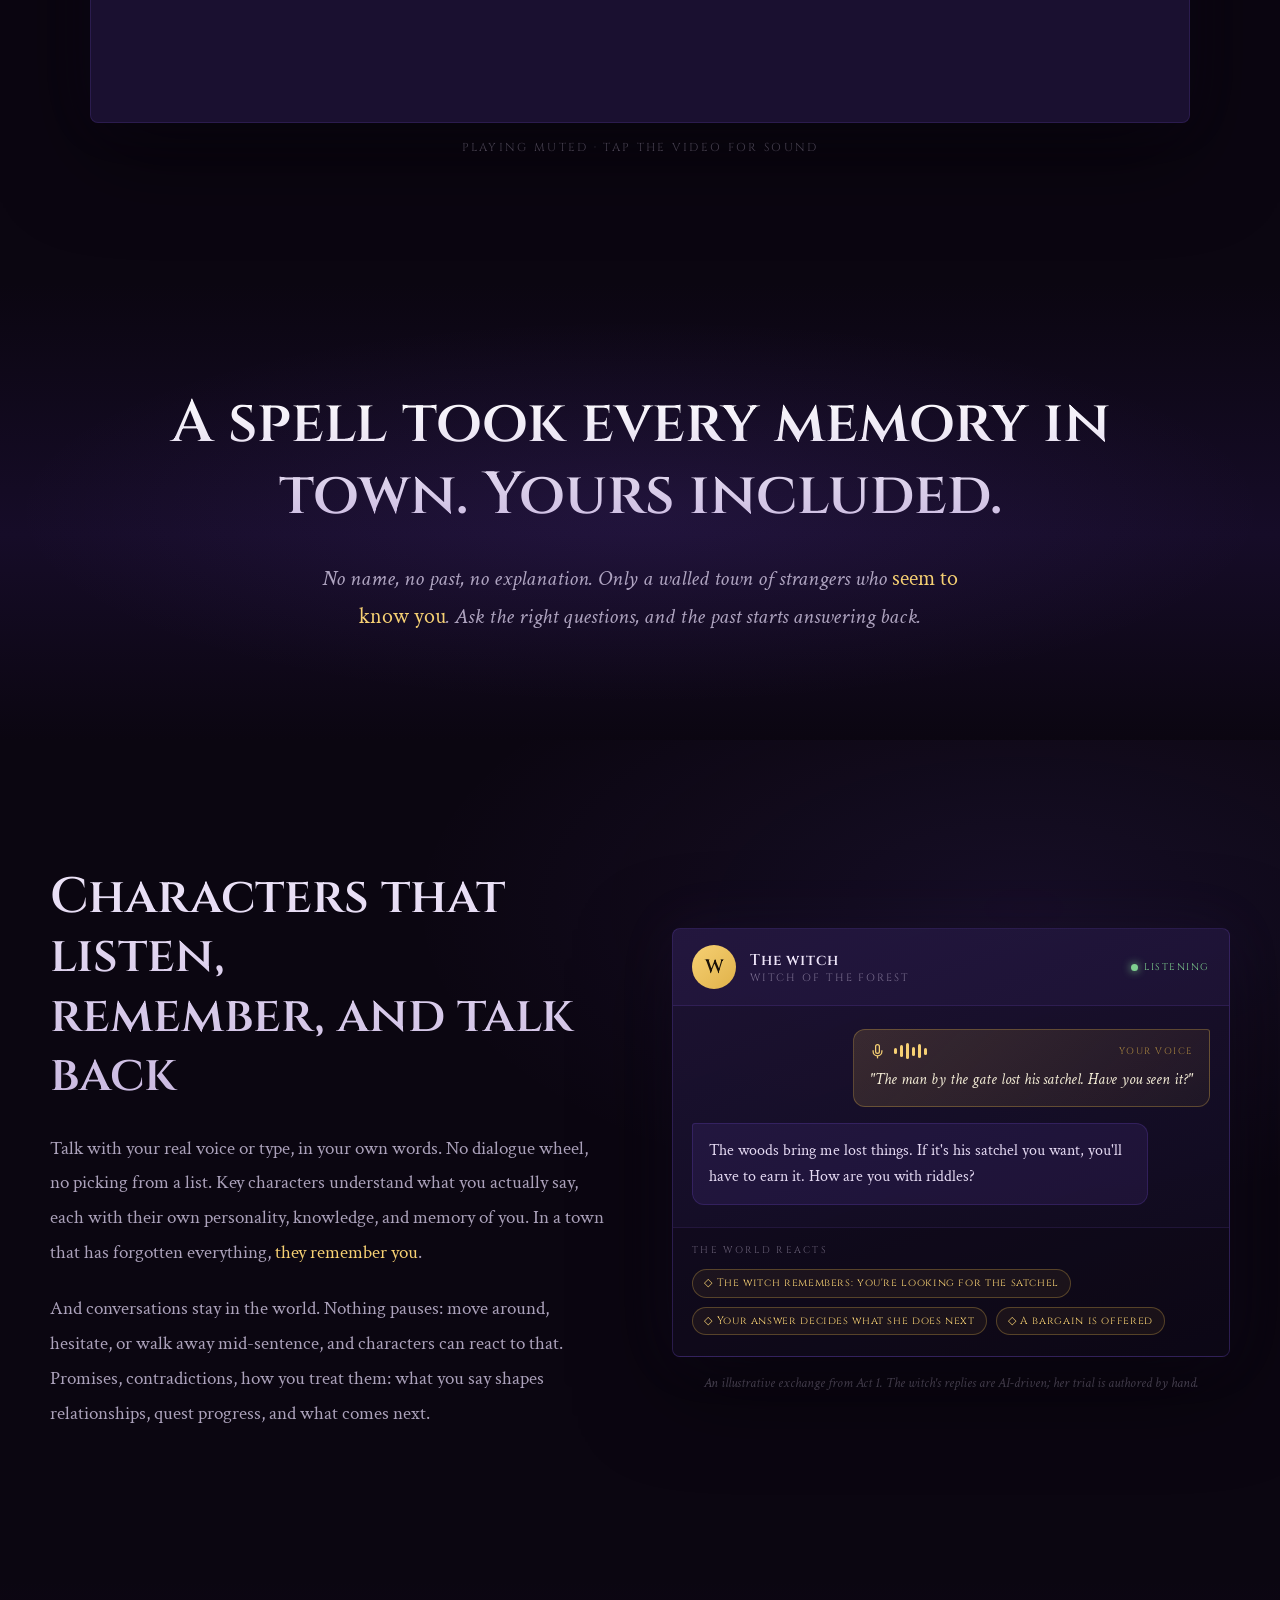
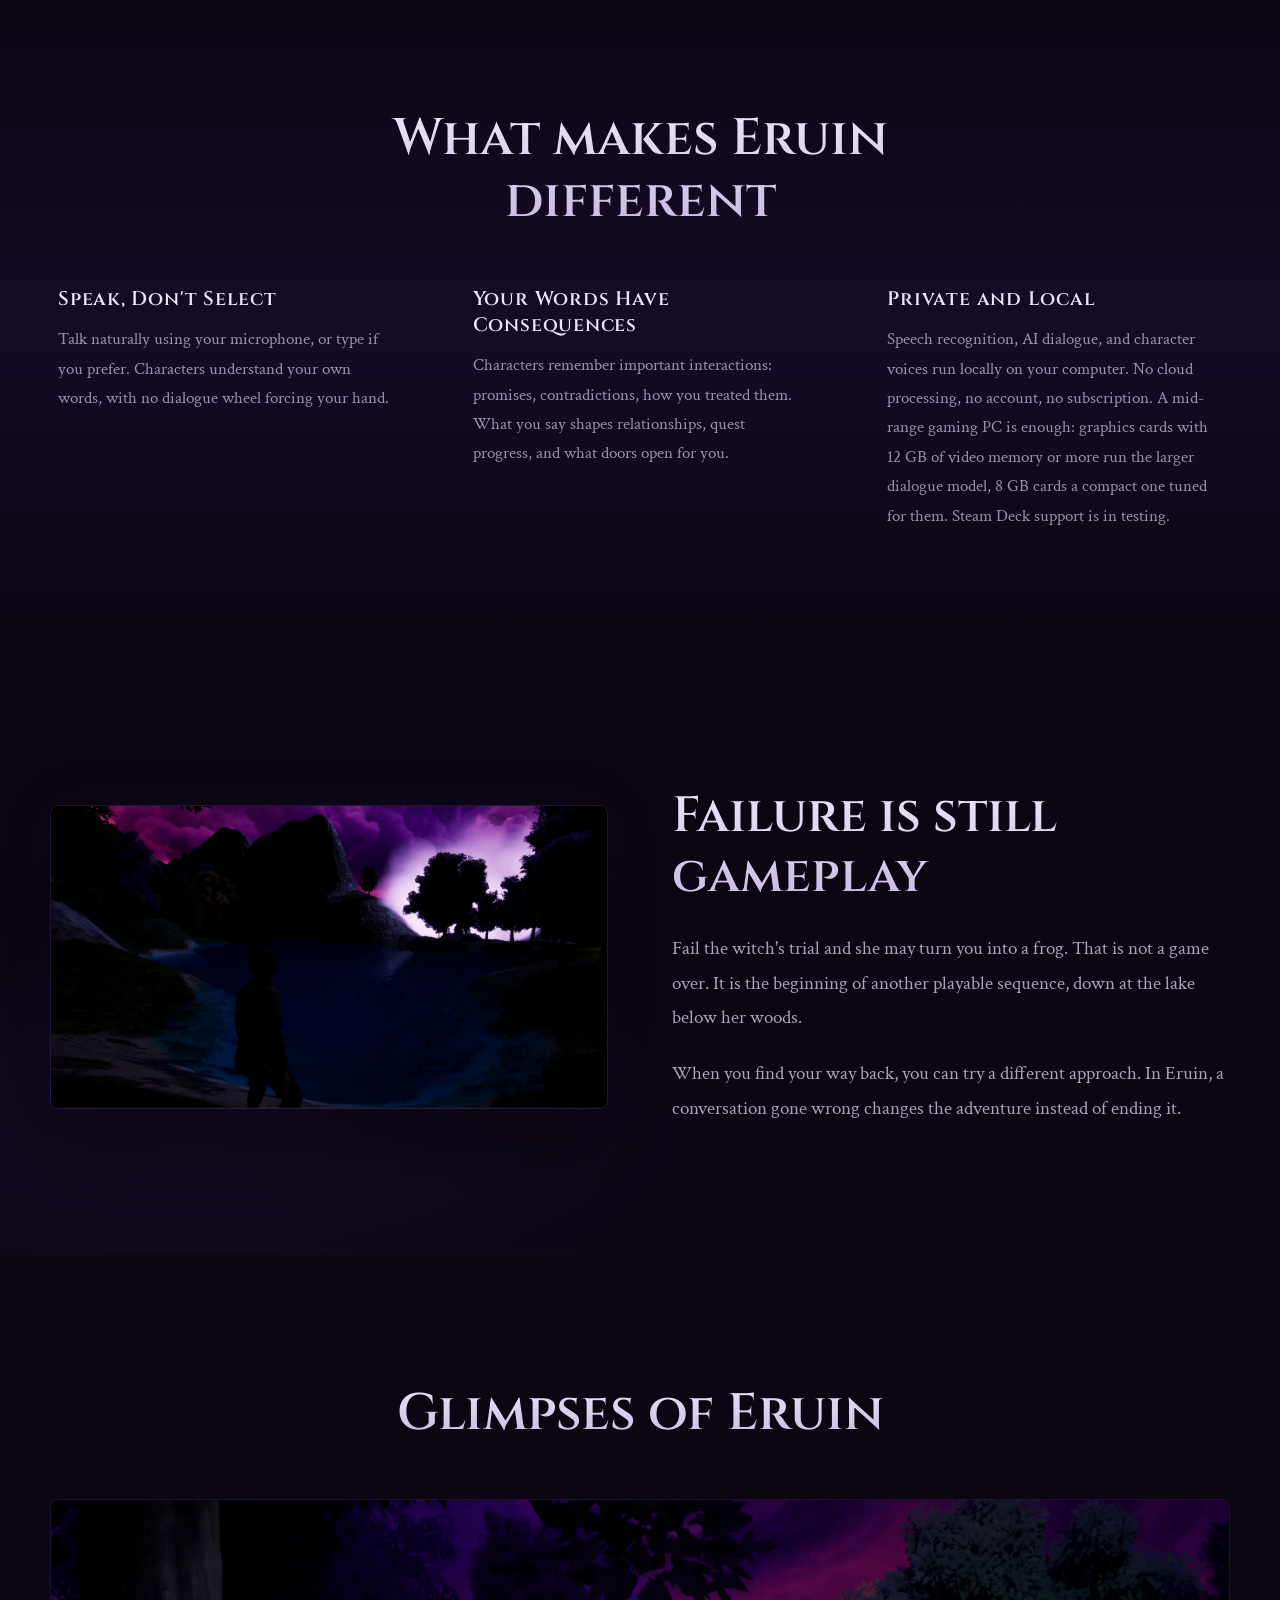
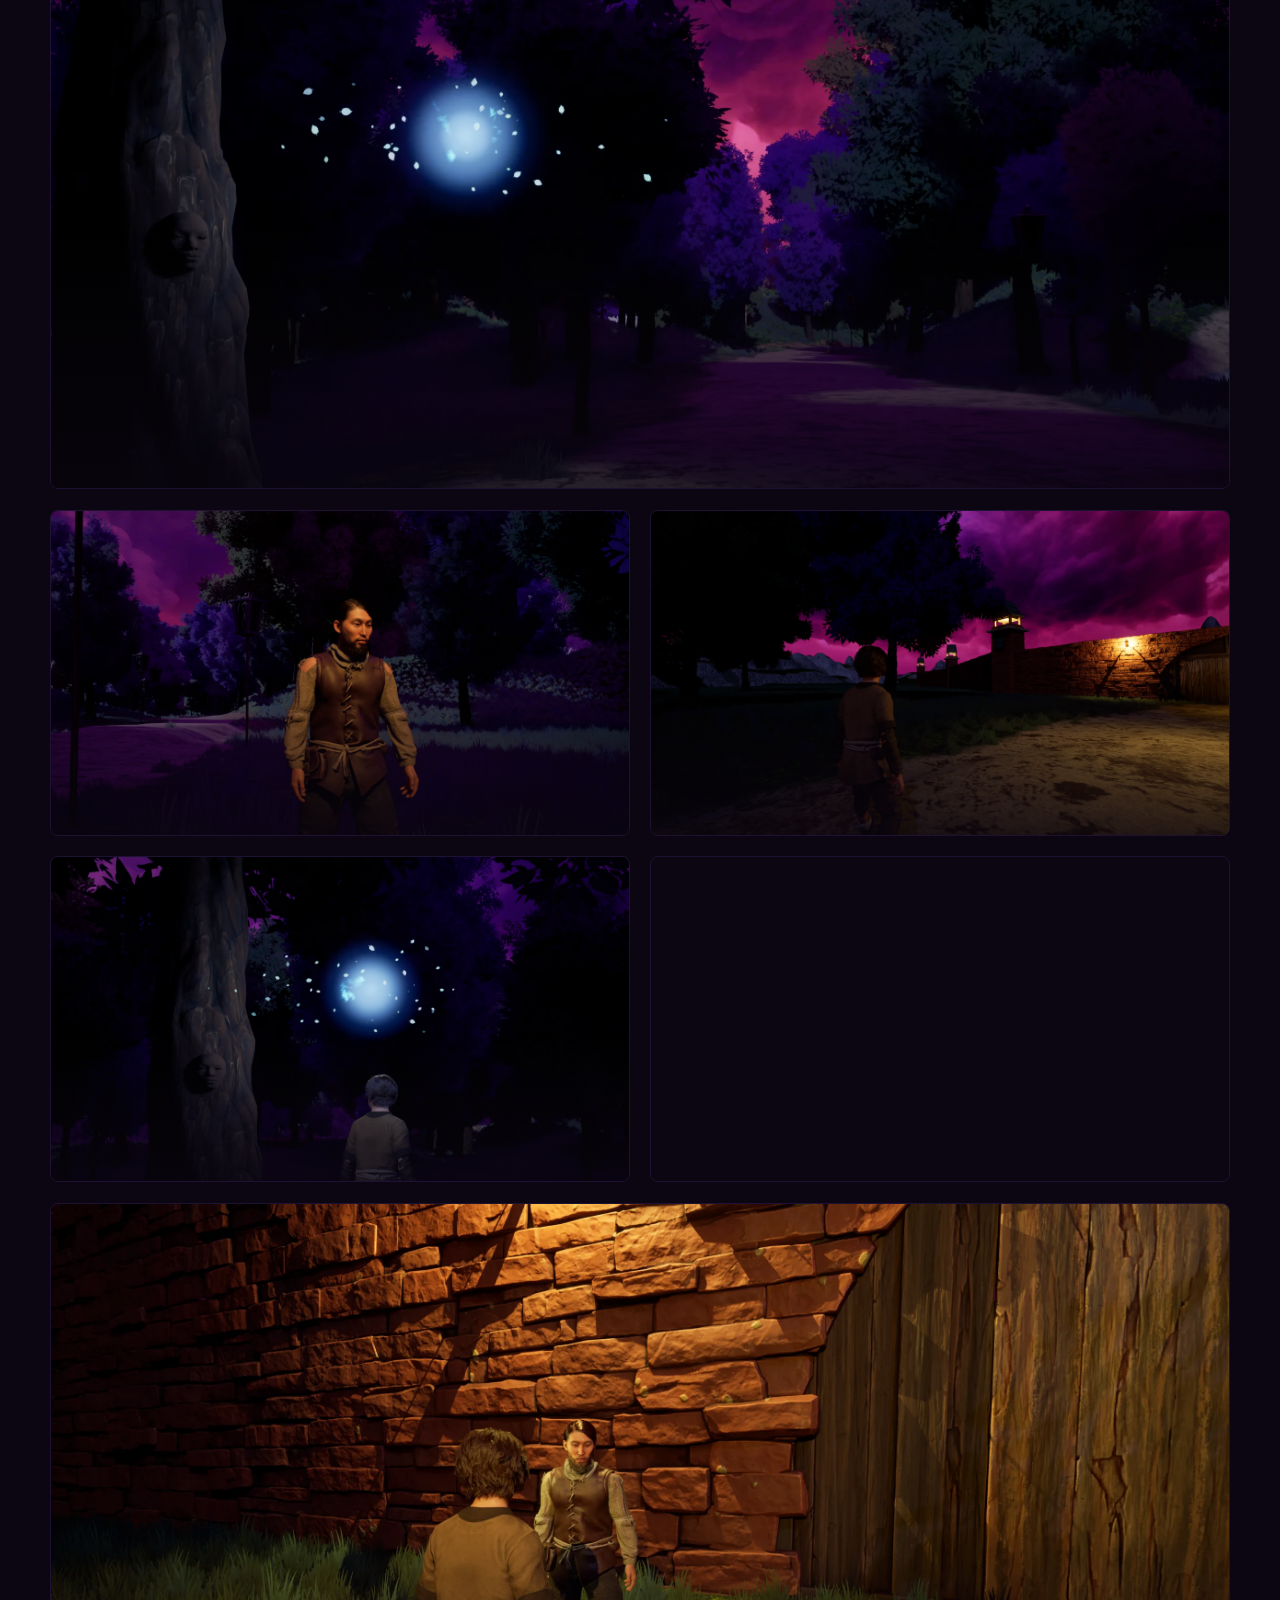
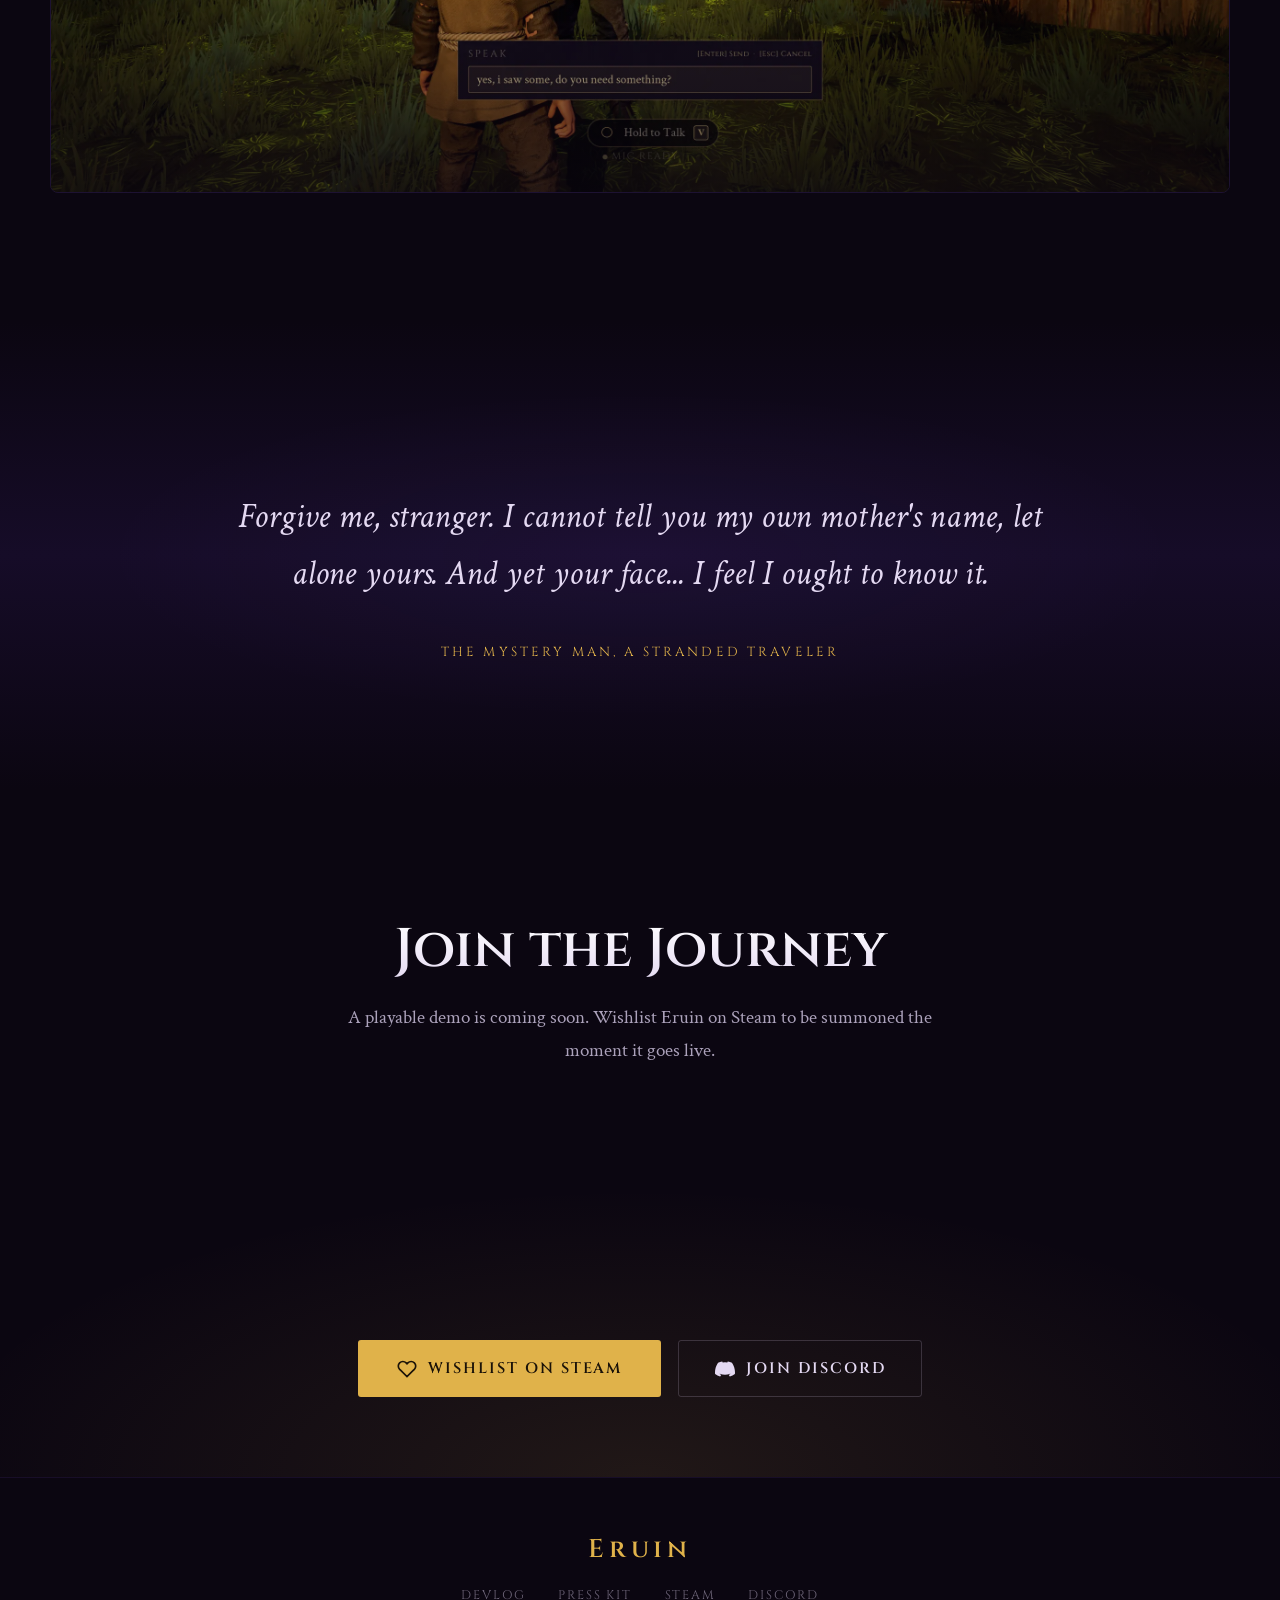
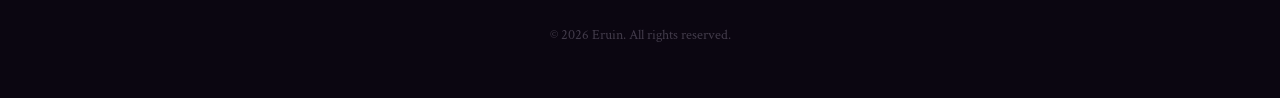
==== commit d00ad756: "Use transparent PNG favicons from official Eruin monogram" ====
--- a/index.html
+++ b/index.html
@@ -15,10 +15,10 @@
 <meta name="twitter:description" content="A voice-first fantasy mystery RPG. The spell took every memory in town and left you only your voice. Speak to its people in your own words and unravel the Long Night. Wishlist on Steam.">
 <meta name="twitter:image" content="https://www.eruin.dev/library_header_920x430_square_corners.png">
 <meta name="theme-color" content="#0b0611">
-<link rel="icon" href="/favicon.ico?v=e7855e87b7" sizes="48x48">
-<link rel="icon" type="image/png" href="/favicon-32x32.png?v=e7855e87b7" sizes="32x32">
-<link rel="icon" type="image/png" href="/icon-192.png?v=e7855e87b7" sizes="192x192">
-<link rel="apple-touch-icon" href="/apple-touch-icon.png?v=e7855e87b7">
+<link rel="icon" type="image/png" href="/favicon.png?v=888d162a5d" sizes="512x512">
+<link rel="icon" type="image/png" href="/favicon-32x32.png?v=888d162a5d" sizes="32x32">
+<link rel="icon" type="image/png" href="/icon-192.png?v=888d162a5d" sizes="192x192">
+<link rel="apple-touch-icon" href="/apple-touch-icon.png?v=888d162a5d">
 <link rel="canonical" href="https://www.eruin.dev/">
 <meta property="og:site_name" content="Eruin">
 <meta property="og:image:width" content="920">
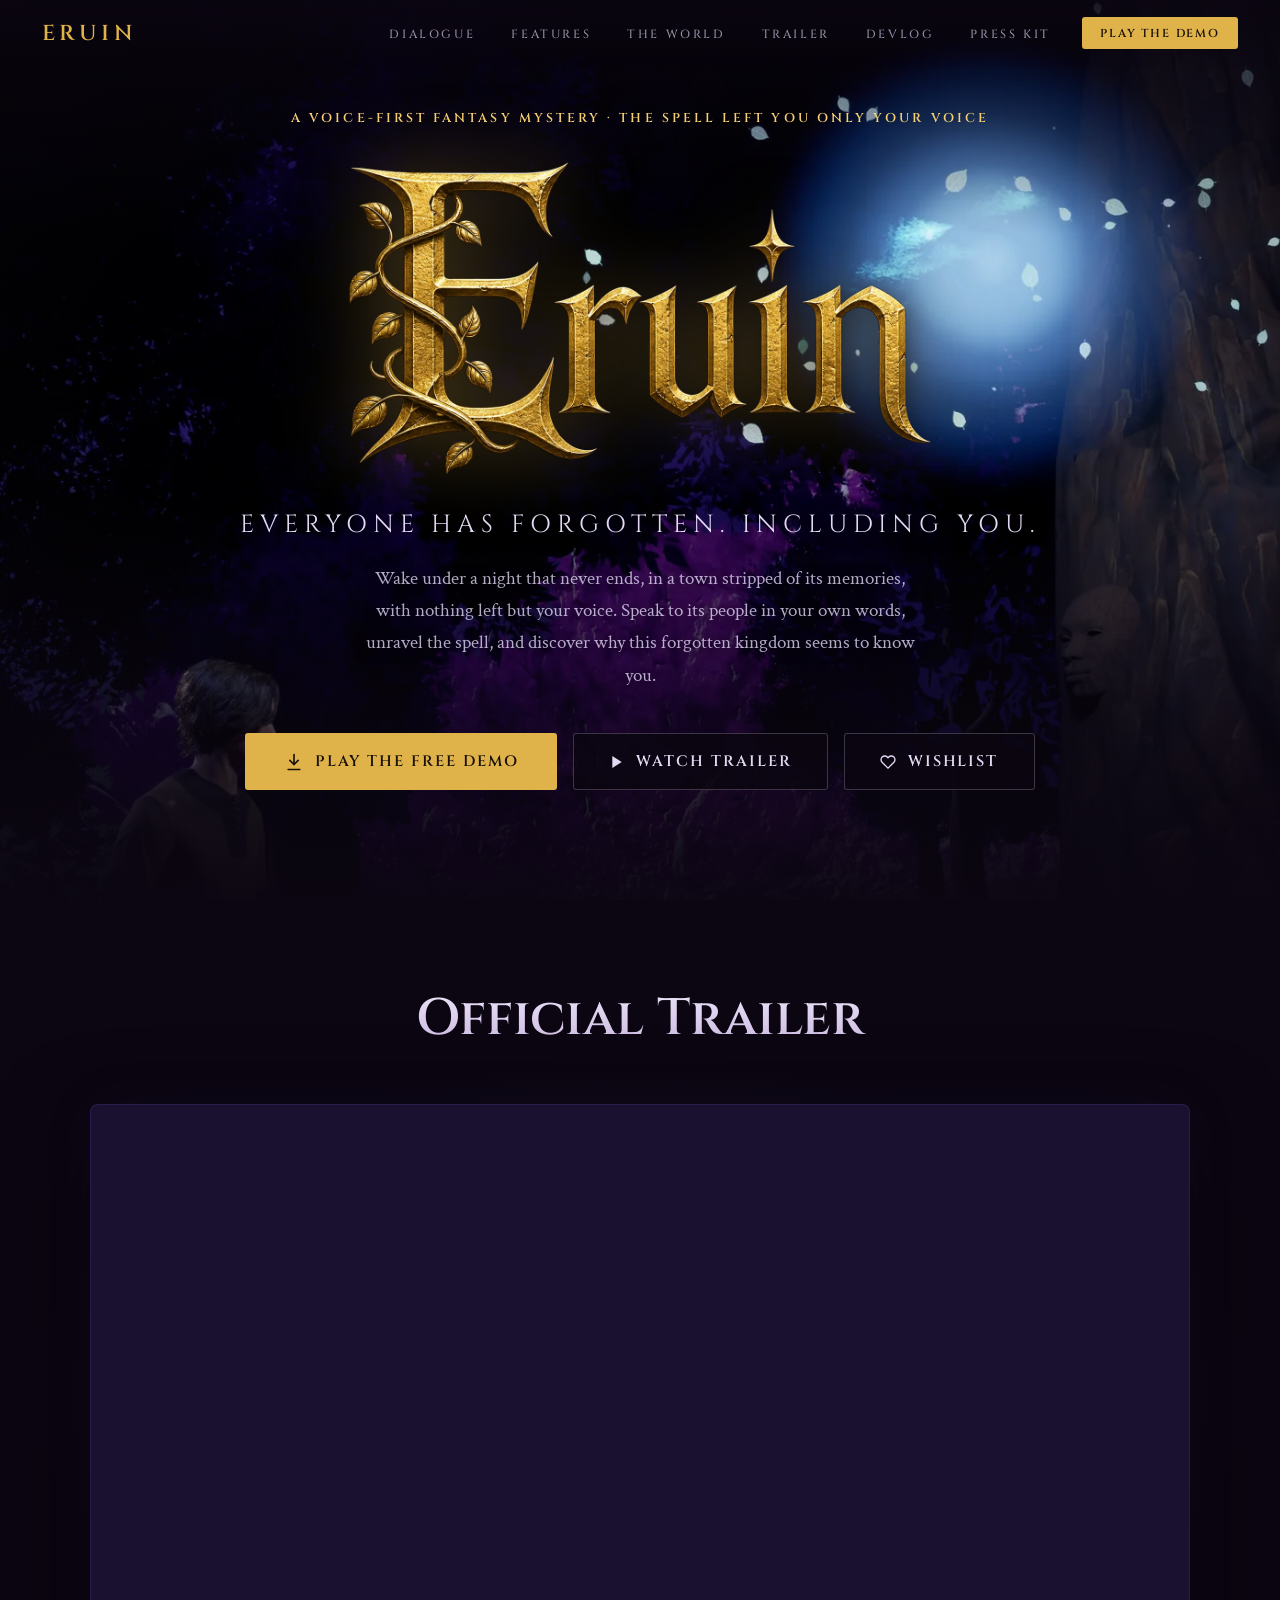
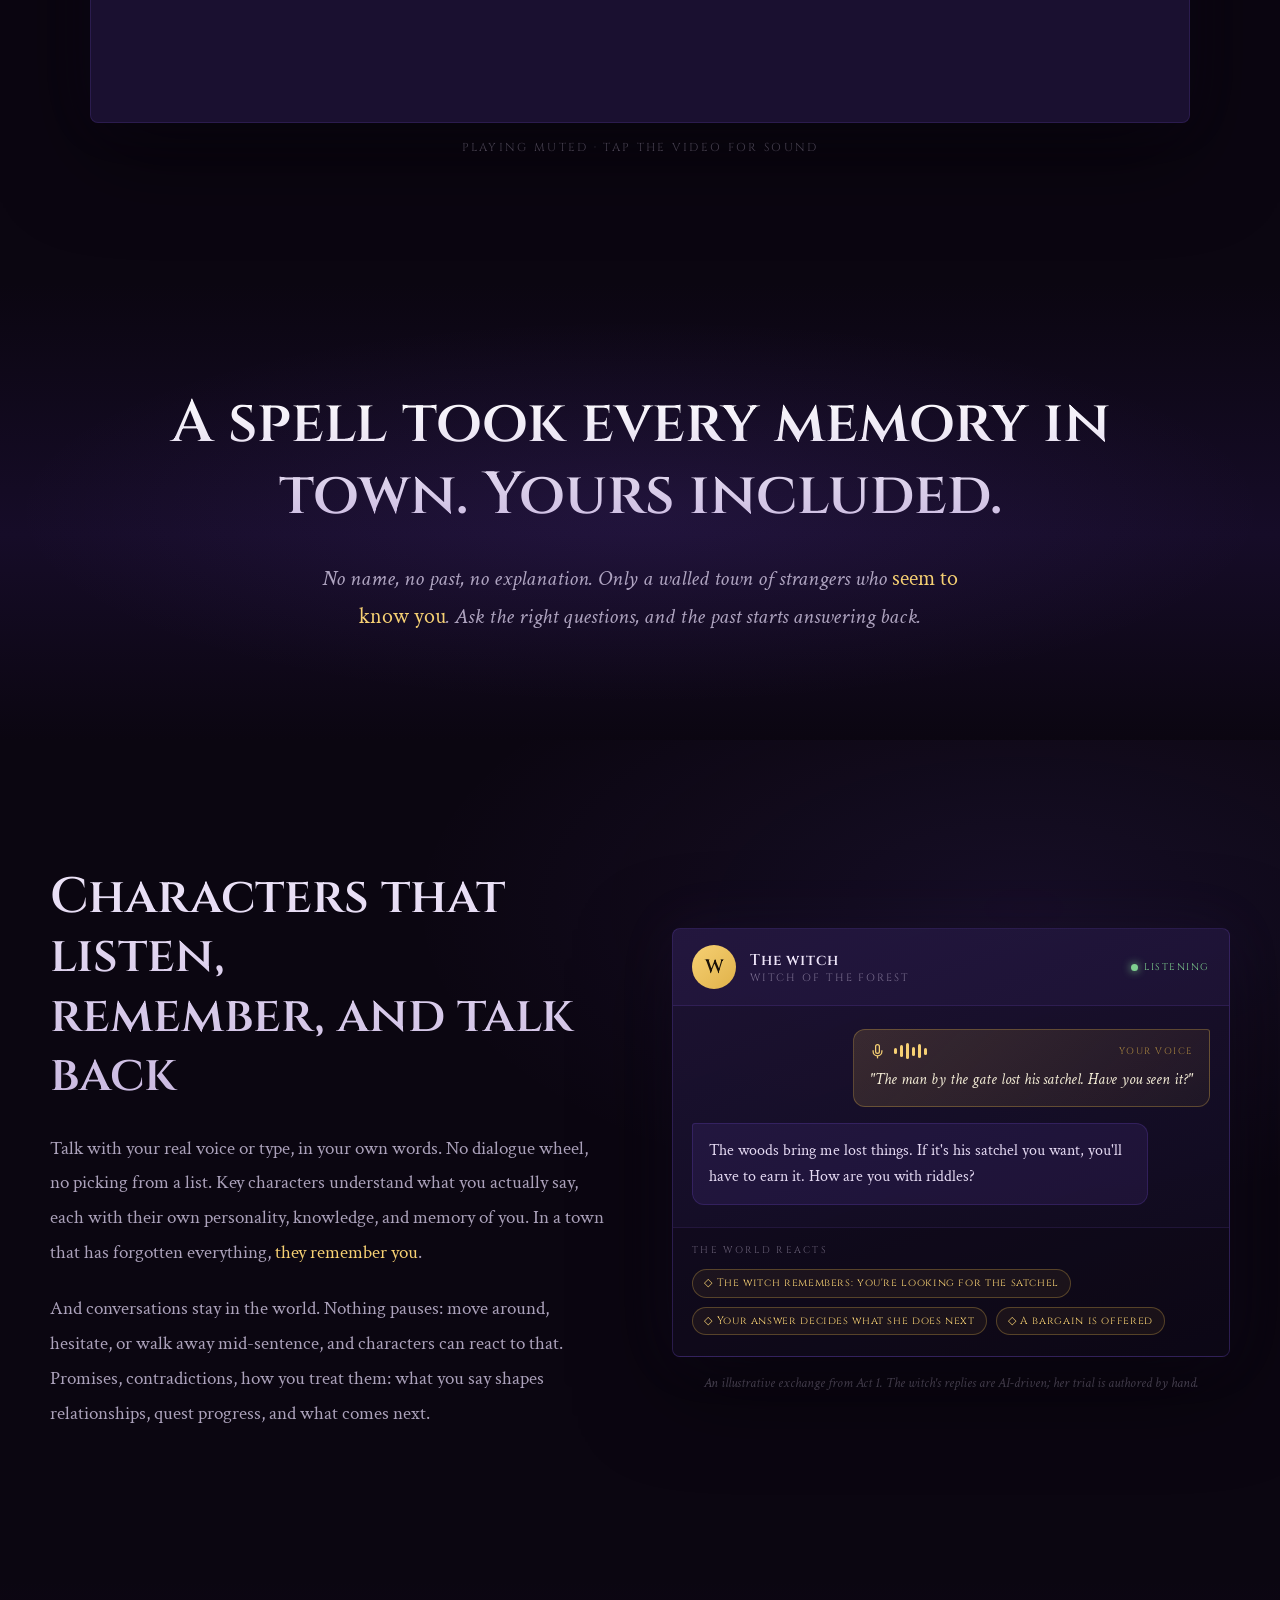
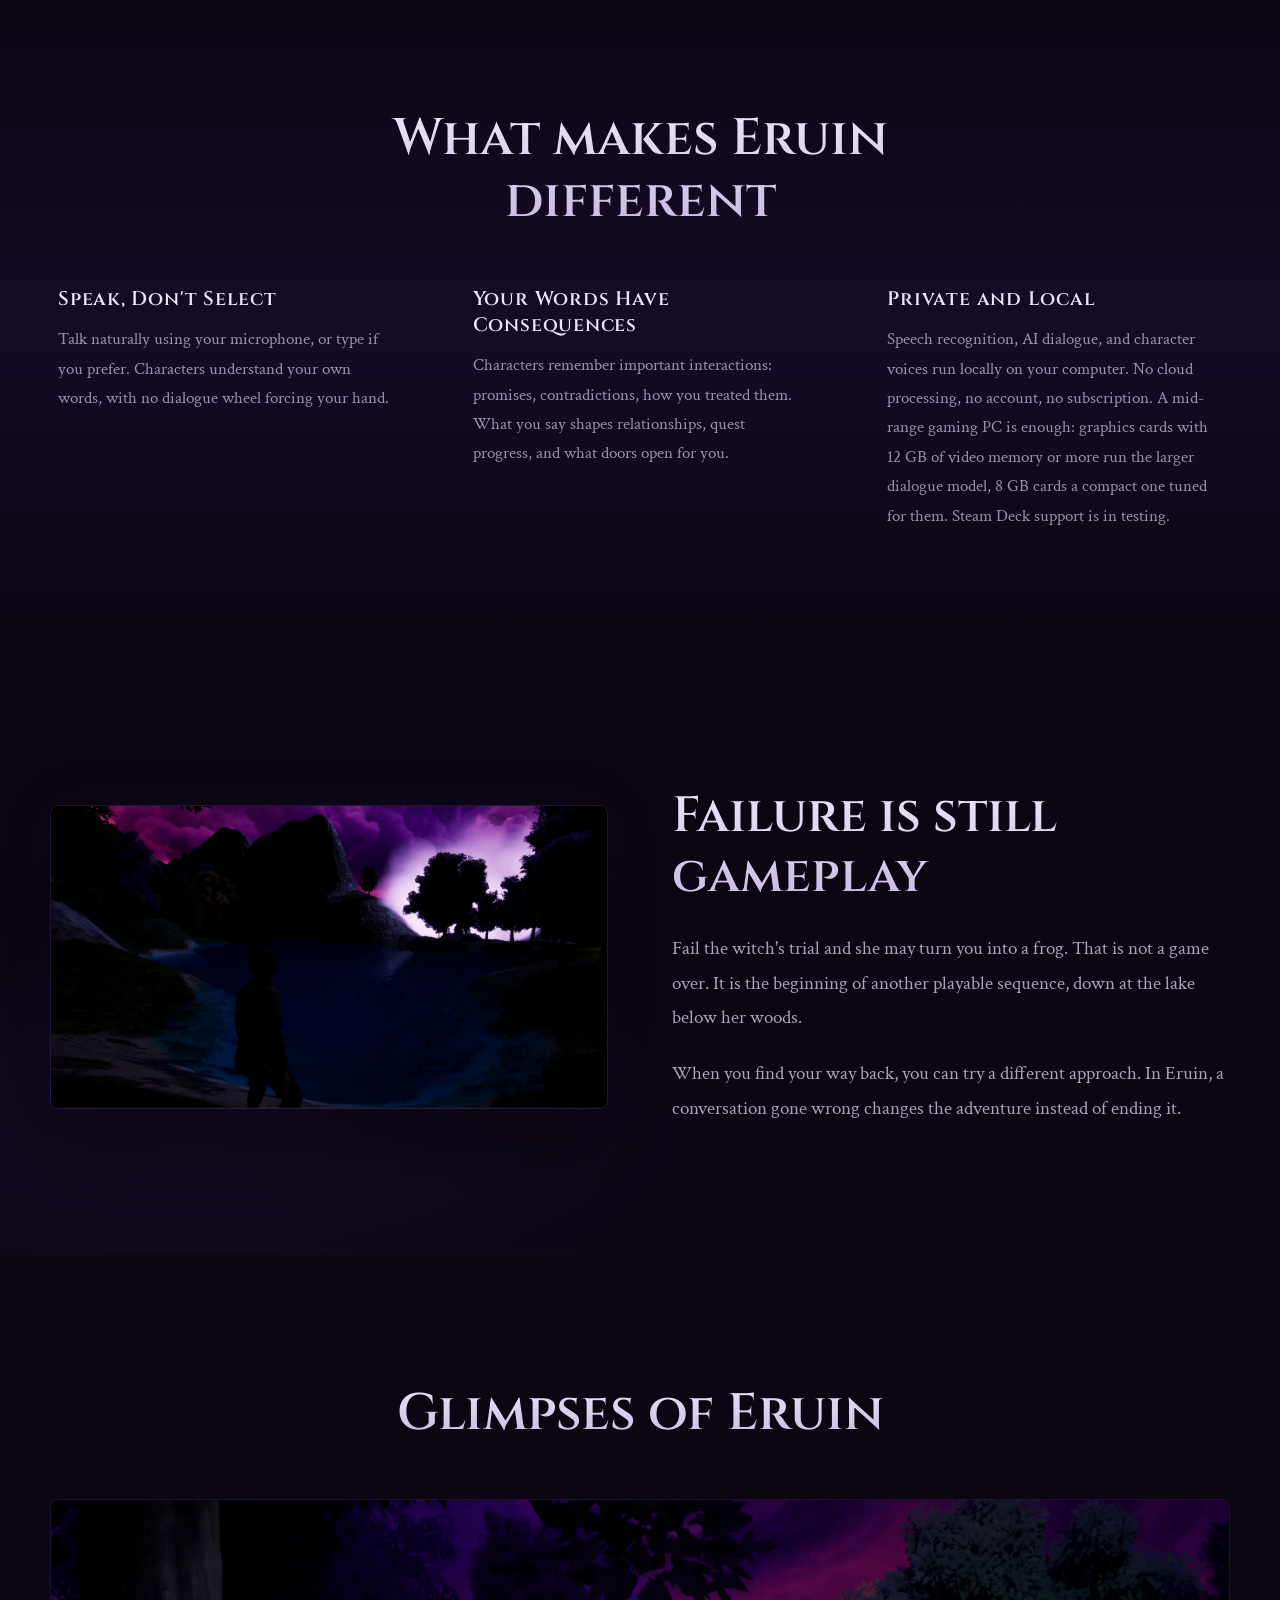
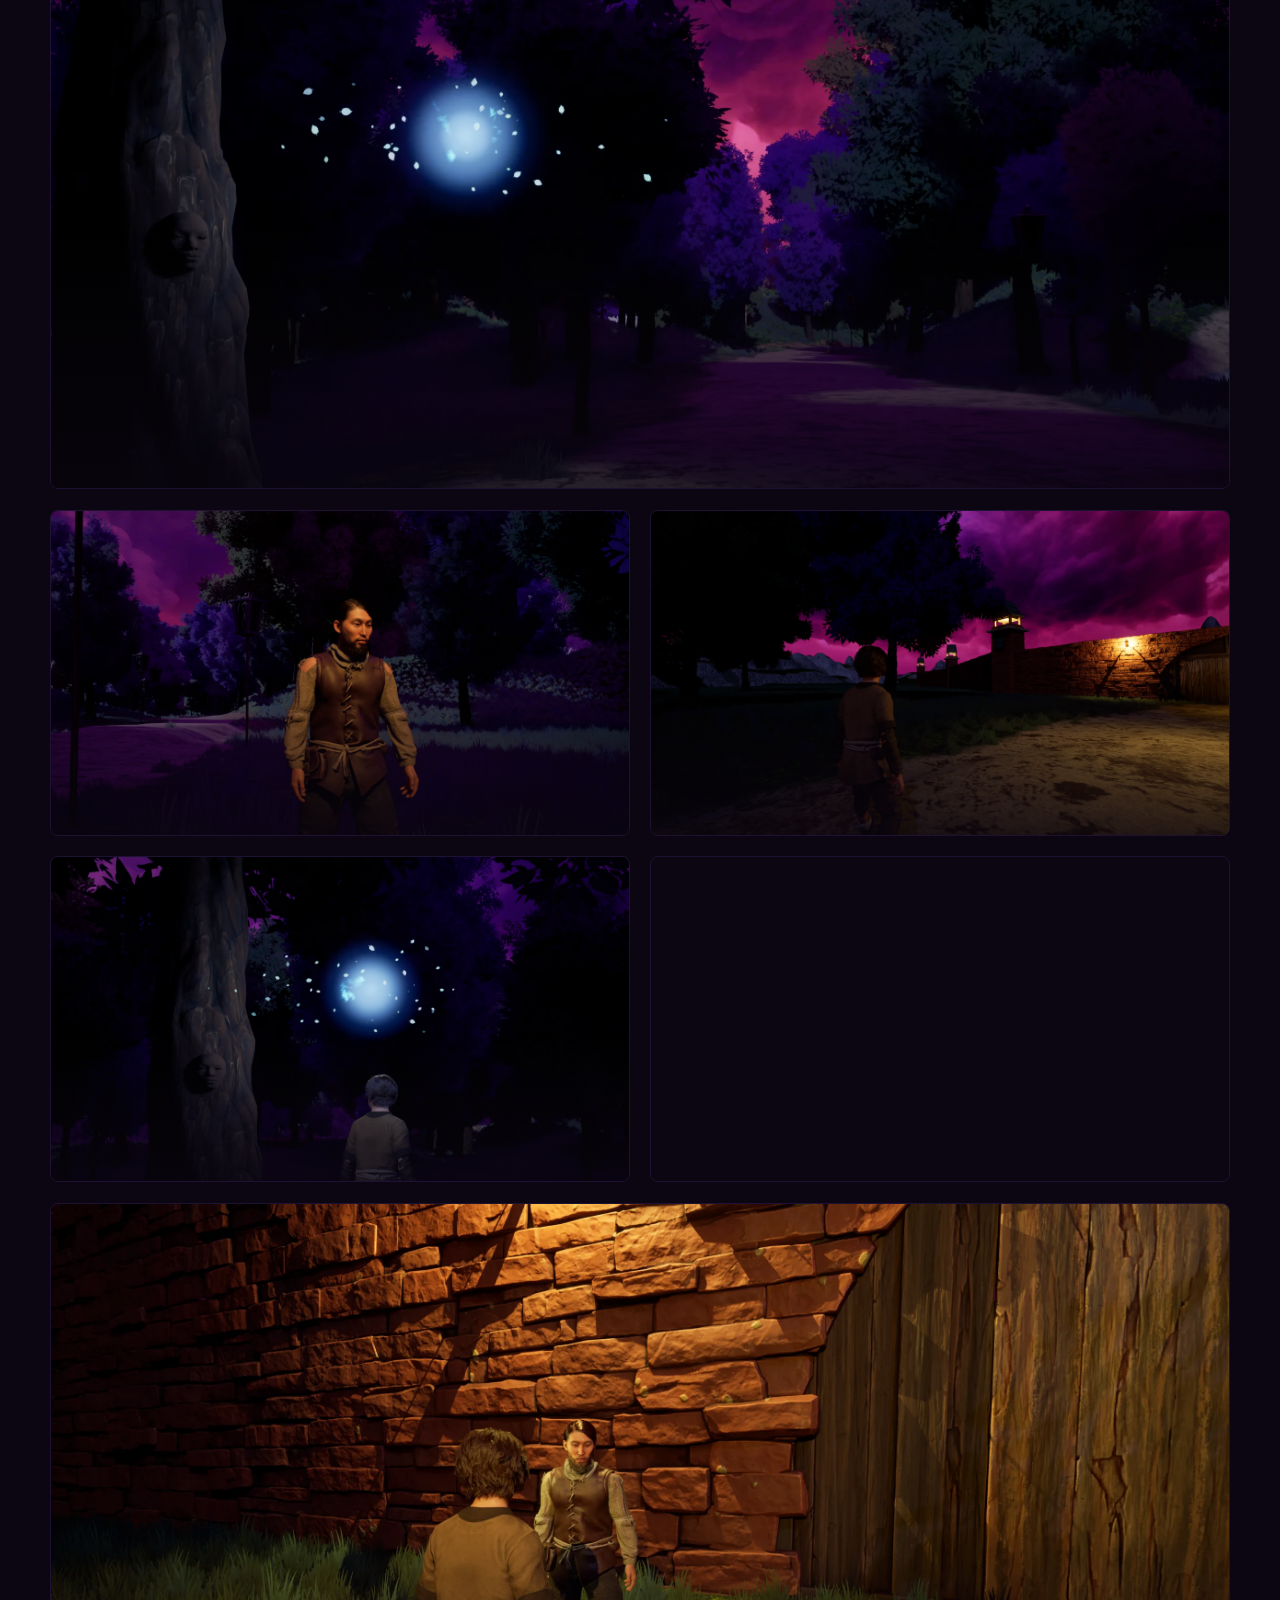
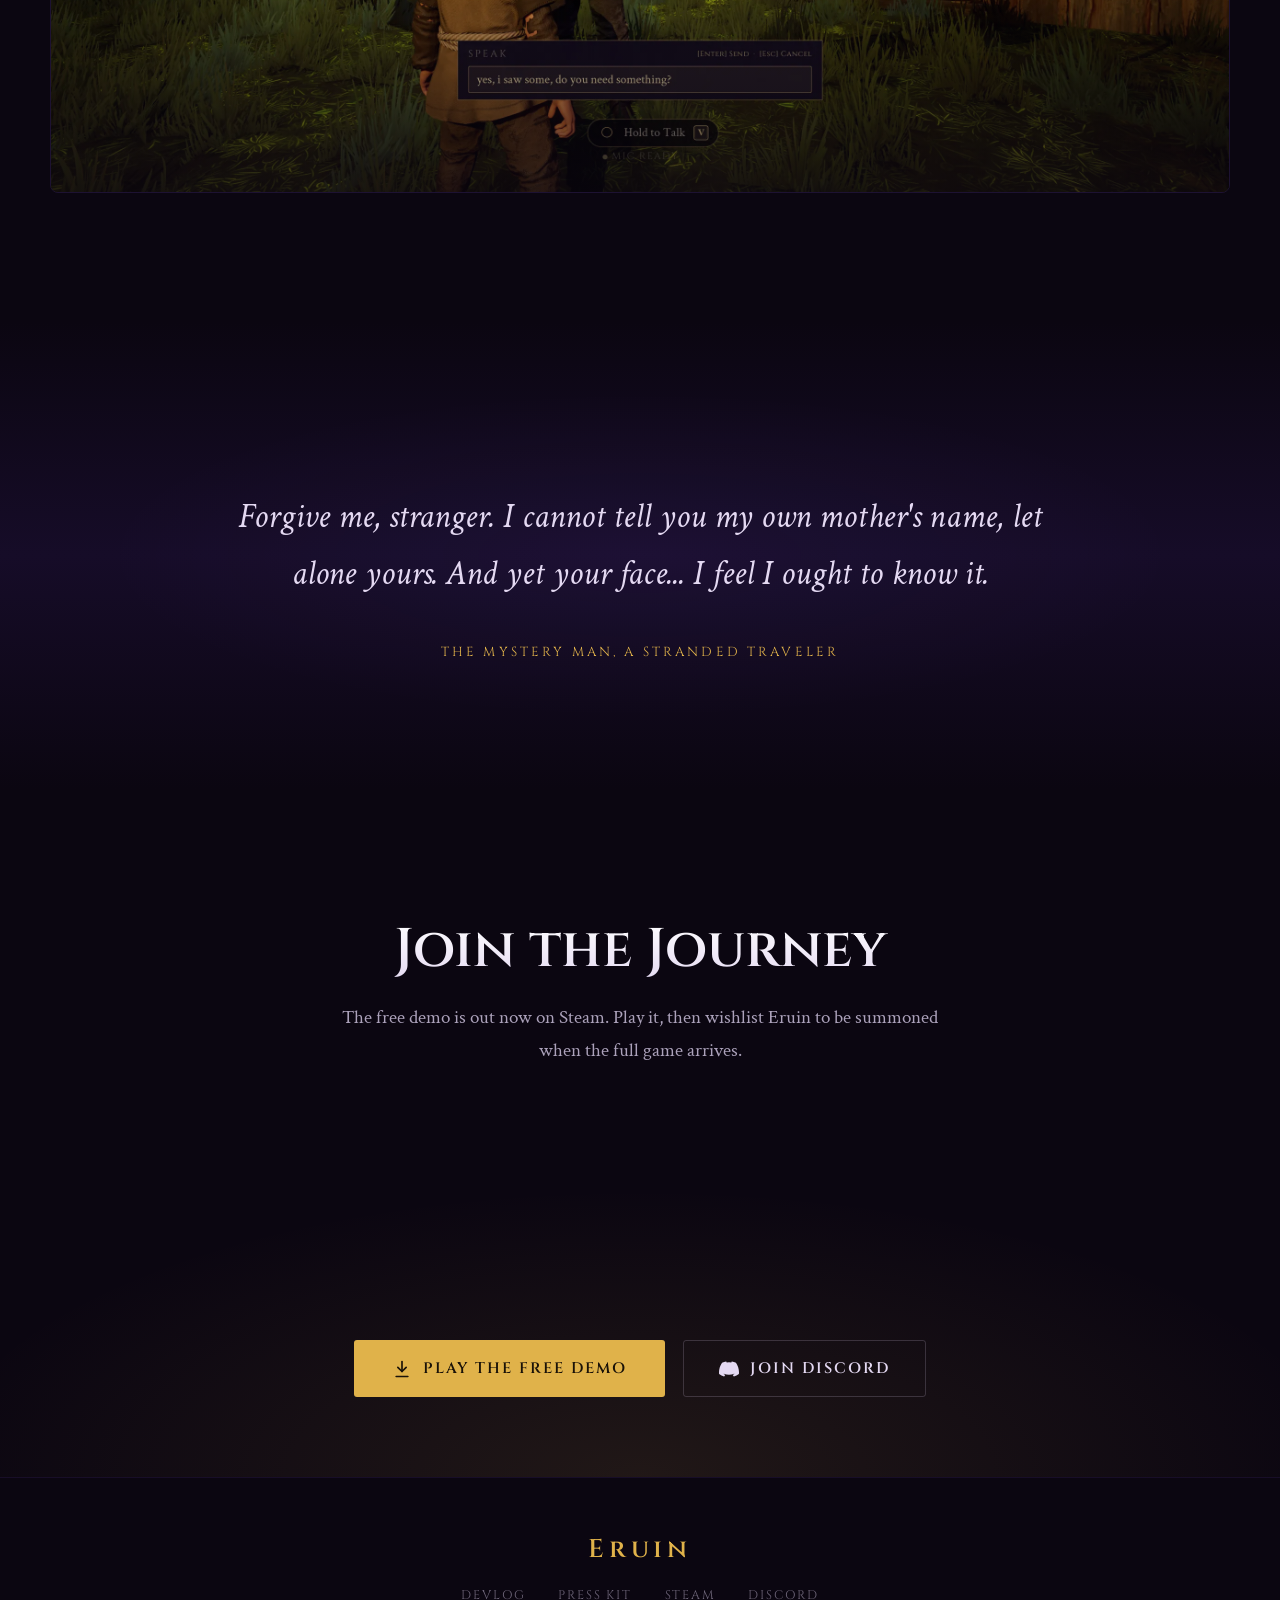
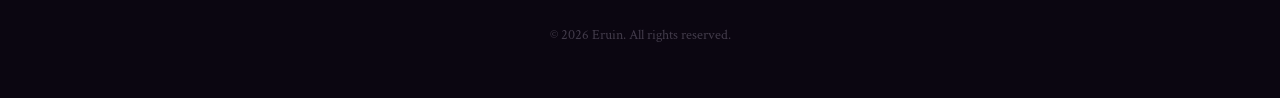
==== commit 8ede178a: "Demo is live: lead with "Play the Free Demo" across the site - Landing page: nav and hero buttons go" ====
--- a/index.html
+++ b/index.html
@@ -6,13 +6,13 @@
 <title>Eruin - A Voice-First Fantasy Mystery RPG</title>
 <meta name="description" content="Eruin is a voice-first fantasy mystery RPG. Wake under a night that never ends with nothing but your voice, speak to characters in your own words, and unravel the spell that stole a town's memories. Runs fully offline on your machine. No cloud, no account.">
 <meta property="og:title" content="Eruin - Everyone Has Forgotten. Including You.">
-<meta property="og:description" content="A voice-first fantasy mystery RPG. The spell took every memory in town and left you only your voice. Speak to its people in your own words and unravel the Long Night. Wishlist on Steam.">
+<meta property="og:description" content="A voice-first fantasy mystery RPG. The spell took every memory in town and left you only your voice. Speak to its people in your own words and unravel the Long Night. Free demo out now on Steam.">
 <meta property="og:image" content="https://www.eruin.dev/library_header_920x430_square_corners.png">
 <meta property="og:url" content="https://www.eruin.dev/">
 <meta property="og:type" content="website">
 <meta name="twitter:card" content="summary_large_image">
 <meta name="twitter:title" content="Eruin - Everyone Has Forgotten. Including You.">
-<meta name="twitter:description" content="A voice-first fantasy mystery RPG. The spell took every memory in town and left you only your voice. Speak to its people in your own words and unravel the Long Night. Wishlist on Steam.">
+<meta name="twitter:description" content="A voice-first fantasy mystery RPG. The spell took every memory in town and left you only your voice. Speak to its people in your own words and unravel the Long Night. Free demo out now on Steam.">
 <meta name="twitter:image" content="https://www.eruin.dev/library_header_920x430_square_corners.png">
 <meta name="theme-color" content="#0b0611">
 <link rel="icon" type="image/png" href="/favicon.png?v=888d162a5d" sizes="512x512">
@@ -483,7 +483,7 @@
       <a href="/devlog/" class="nav-link" style="margin-left:2rem;">Devlog</a>
       <a href="/presskit/" class="nav-link" style="margin-left:2rem;">Press Kit</a>
     </span>
-    <a href="https://store.steampowered.com/app/4695190/Eruin/?utm_source=eruin_website&amp;utm_medium=referral&amp;utm_campaign=wishlist" target="_blank" rel="noopener" class="nav-cta">Wishlist</a>
+    <a href="https://store.steampowered.com/app/5369680/Eruin_Demo/?utm_source=eruin_website&amp;utm_medium=referral&amp;utm_campaign=demo" target="_blank" rel="noopener" class="nav-cta">Play the Demo</a>
   </div>
 </nav>
 
@@ -500,13 +500,17 @@
     <p class="tagline">Everyone Has Forgotten. Including You.</p>
     <p class="hero-sub">Wake under a night that never ends, in a town stripped of its memories, with nothing left but your voice. Speak to its people in your own words, unravel the spell, and discover why this forgotten kingdom seems to know you.</p>
     <div class="hero-cta">
-      <a href="https://store.steampowered.com/app/4695190/Eruin/?utm_source=eruin_website&amp;utm_medium=referral&amp;utm_campaign=wishlist" target="_blank" rel="noopener" class="btn-gold">
-        <svg viewBox="0 0 24 24" fill="none" stroke="currentColor" stroke-width="2"><path d="M20.84 4.61a5.5 5.5 0 0 0-7.78 0L12 5.67l-1.06-1.06a5.5 5.5 0 0 0-7.78 7.78l1.06 1.06L12 21.23l7.78-7.78 1.06-1.06a5.5 5.5 0 0 0 0-7.78z"/></svg>
-        <span>Wishlist on Steam</span>
+      <a href="https://store.steampowered.com/app/5369680/Eruin_Demo/?utm_source=eruin_website&amp;utm_medium=referral&amp;utm_campaign=demo" target="_blank" rel="noopener" class="btn-gold">
+        <svg viewBox="0 0 24 24" fill="none" stroke="currentColor" stroke-width="2" stroke-linecap="round" stroke-linejoin="round"><path d="M12 3v12"/><path d="M7 10l5 5 5-5"/><path d="M5 21h14"/></svg>
+        <span>Play the Free Demo</span>
       </a>
       <a href="#trailer" class="btn-ghost">
         <svg viewBox="0 0 24 24" fill="currentColor"><polygon points="5,3 19,12 5,21"/></svg>
         <span>Watch Trailer</span>
+      </a>
+      <a href="https://store.steampowered.com/app/4695190/Eruin/?utm_source=eruin_website&amp;utm_medium=referral&amp;utm_campaign=wishlist" target="_blank" rel="noopener" class="btn-ghost">
+        <svg viewBox="0 0 24 24" fill="none" stroke="currentColor" stroke-width="2"><path d="M20.84 4.61a5.5 5.5 0 0 0-7.78 0L12 5.67l-1.06-1.06a5.5 5.5 0 0 0-7.78 7.78l1.06 1.06L12 21.23l7.78-7.78 1.06-1.06a5.5 5.5 0 0 0 0-7.78z"/></svg>
+        <span>Wishlist</span>
       </a>
     </div>
   </div>
@@ -659,14 +663,14 @@
 <section class="cta">
   <div class="cta-inner reveal">
     <h2 class="display">Join the Journey</h2>
-    <p class="cta-sub">A playable demo is coming soon. Wishlist Eruin on Steam to be summoned the moment it goes live.</p>
+    <p class="cta-sub">The free demo is out now on Steam. Play it, then wishlist Eruin to be summoned when the full game arrives.</p>
     <div class="steam-widget">
       <iframe src="https://store.steampowered.com/widget/4695190/" frameborder="0" width="646" height="190"></iframe>
     </div>
     <div class="cta-buttons">
-      <a href="https://store.steampowered.com/app/4695190/Eruin/?utm_source=eruin_website&amp;utm_medium=referral&amp;utm_campaign=wishlist" target="_blank" rel="noopener" class="btn-gold">
-        <svg viewBox="0 0 24 24" fill="none" stroke="currentColor" stroke-width="2"><path d="M20.84 4.61a5.5 5.5 0 0 0-7.78 0L12 5.67l-1.06-1.06a5.5 5.5 0 0 0-7.78 7.78l1.06 1.06L12 21.23l7.78-7.78 1.06-1.06a5.5 5.5 0 0 0 0-7.78z"/></svg>
-        <span>Wishlist on Steam</span>
+      <a href="https://store.steampowered.com/app/5369680/Eruin_Demo/?utm_source=eruin_website&amp;utm_medium=referral&amp;utm_campaign=demo" target="_blank" rel="noopener" class="btn-gold">
+        <svg viewBox="0 0 24 24" fill="none" stroke="currentColor" stroke-width="2" stroke-linecap="round" stroke-linejoin="round"><path d="M12 3v12"/><path d="M7 10l5 5 5-5"/><path d="M5 21h14"/></svg>
+        <span>Play the Free Demo</span>
       </a>
       <a href="https://discord.gg/JYqdYUT4u7" target="_blank" rel="noopener" class="btn-ghost" style="background:transparent;border-color:rgba(208,196,224,.2);">
         <svg viewBox="0 0 24 24" fill="currentColor" style="width:20px;height:20px;"><path d="M20.317 4.37a19.791 19.791 0 0 0-4.885-1.515.074.074 0 0 0-.079.037c-.21.375-.444.864-.608 1.25a18.27 18.27 0 0 0-5.487 0 12.64 12.64 0 0 0-.617-1.25.077.077 0 0 0-.079-.037A19.736 19.736 0 0 0 3.677 4.37a.07.07 0 0 0-.032.027C.533 9.046-.32 13.58.099 18.057a.082.082 0 0 0 .031.057 19.9 19.9 0 0 0 5.993 3.03.078.078 0 0 0 .084-.028 14.09 14.09 0 0 0 1.226-1.994.076.076 0 0 0-.041-.106 13.107 13.107 0 0 1-1.872-.892.077.077 0 0 1-.008-.128 10.2 10.2 0 0 0 .372-.292.074.074 0 0 1 .077-.01c3.928 1.793 8.18 1.793 12.062 0a.074.074 0 0 1 .078.01c.12.098.246.198.373.292a.077.077 0 0 1-.006.127 12.299 12.299 0 0 1-1.873.892.077.077 0 0 0-.041.107c.36.698.772 1.362 1.225 1.993a.076.076 0 0 0 .084.028 19.839 19.839 0 0 0 6.002-3.03.077.077 0 0 0 .032-.054c.5-5.177-.838-9.674-3.549-13.66a.061.061 0 0 0-.031-.03z"/></svg>
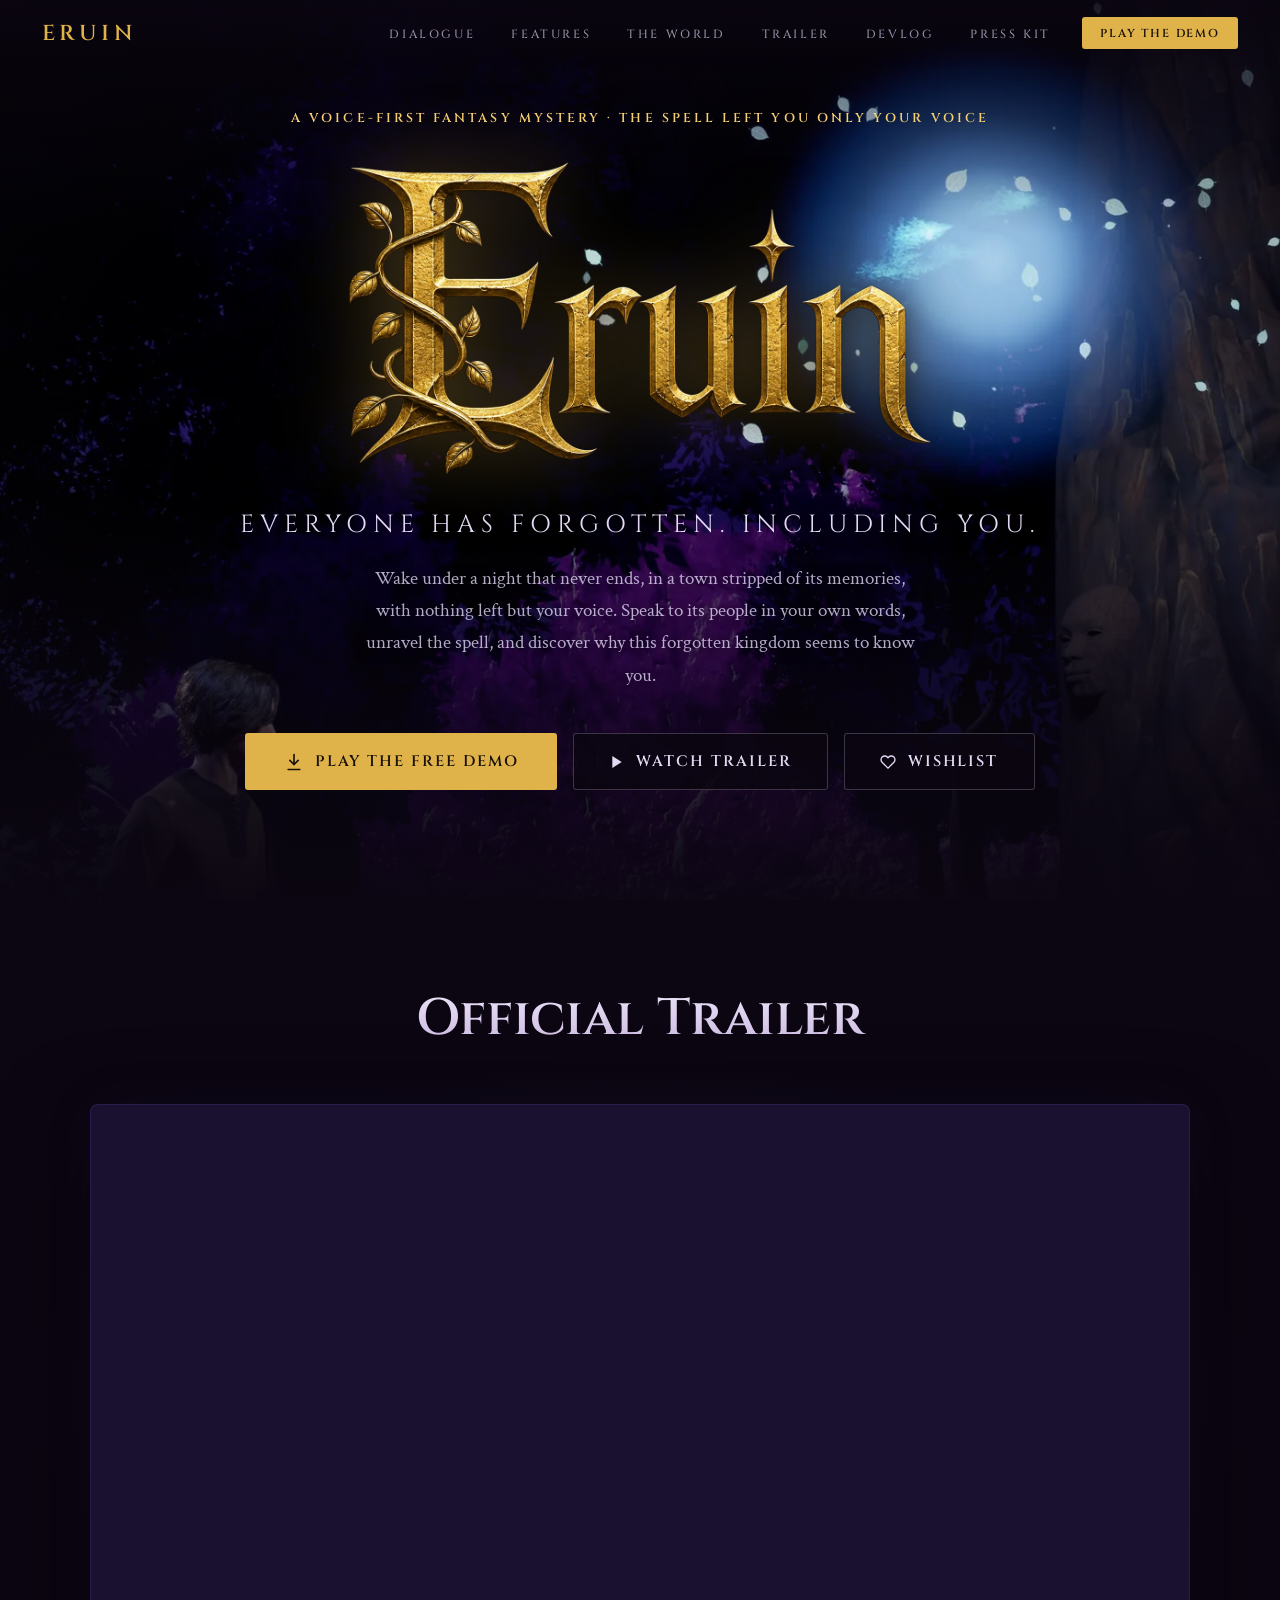
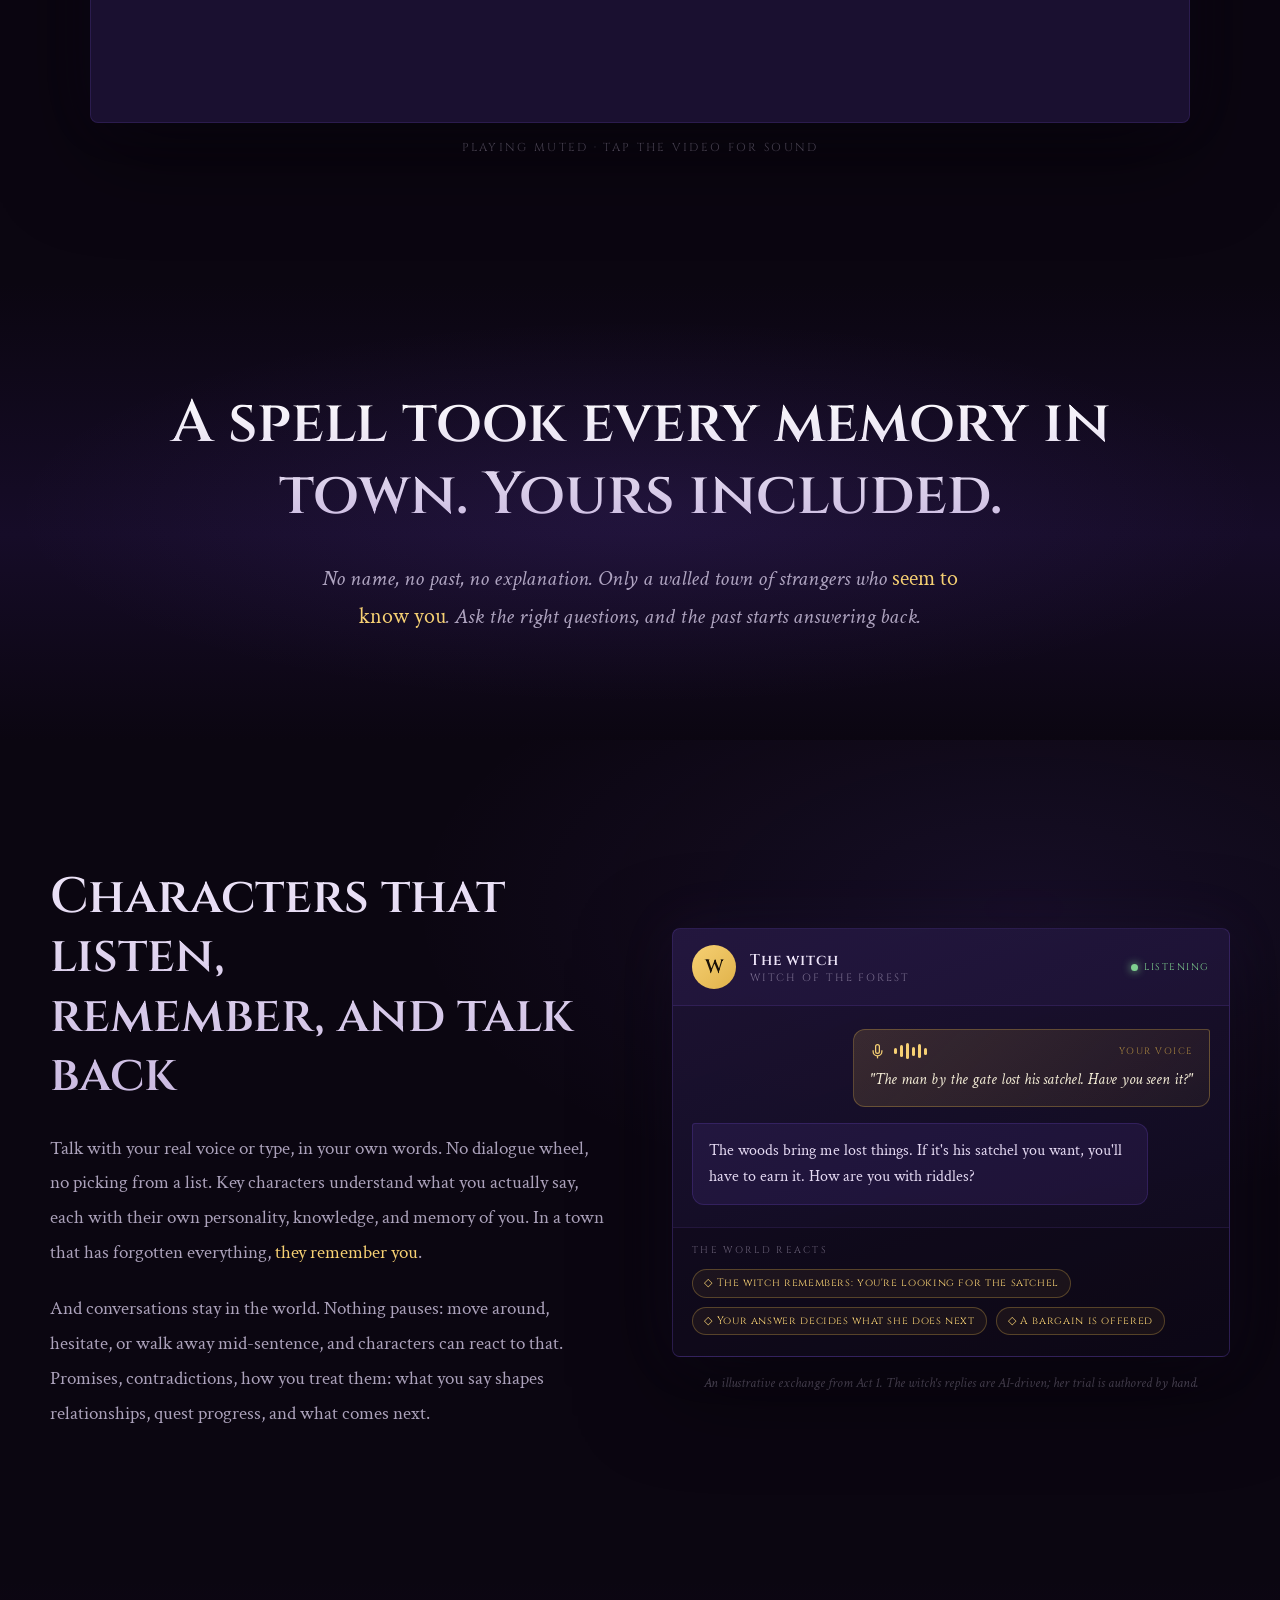
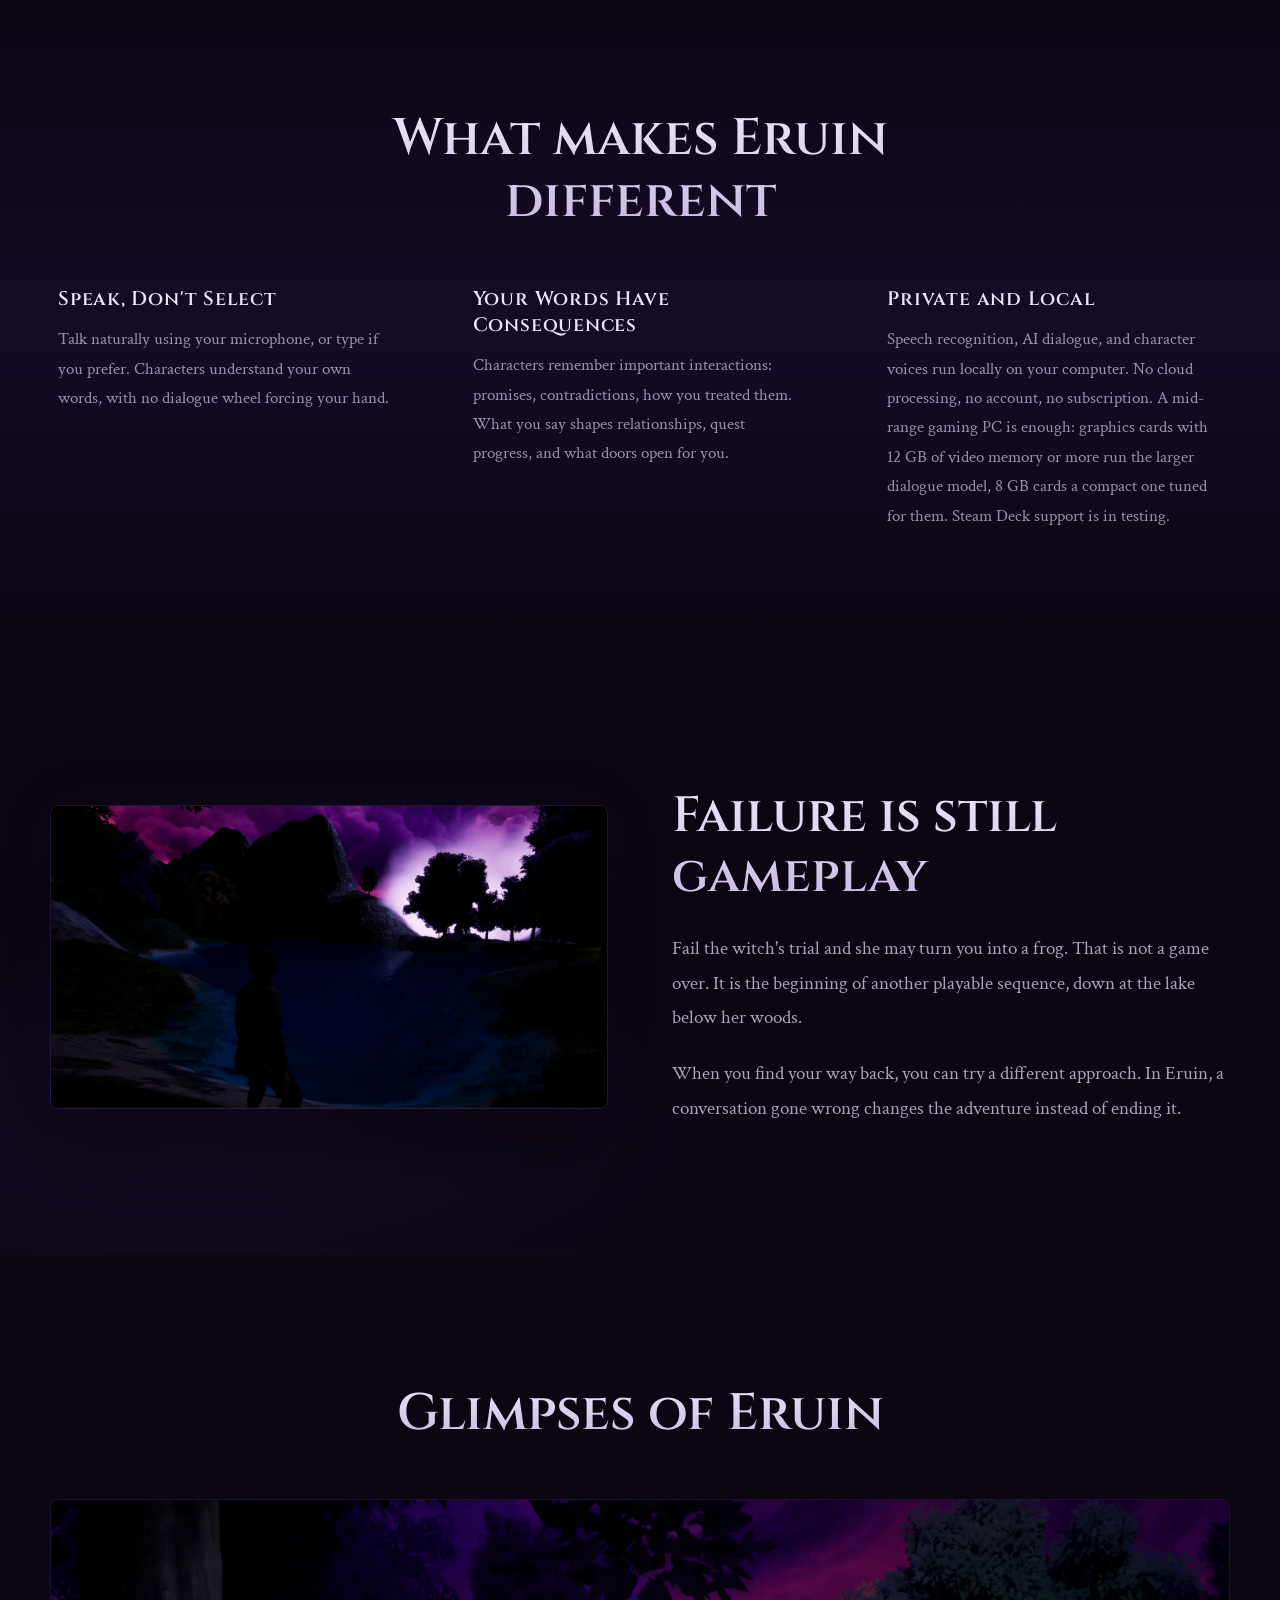
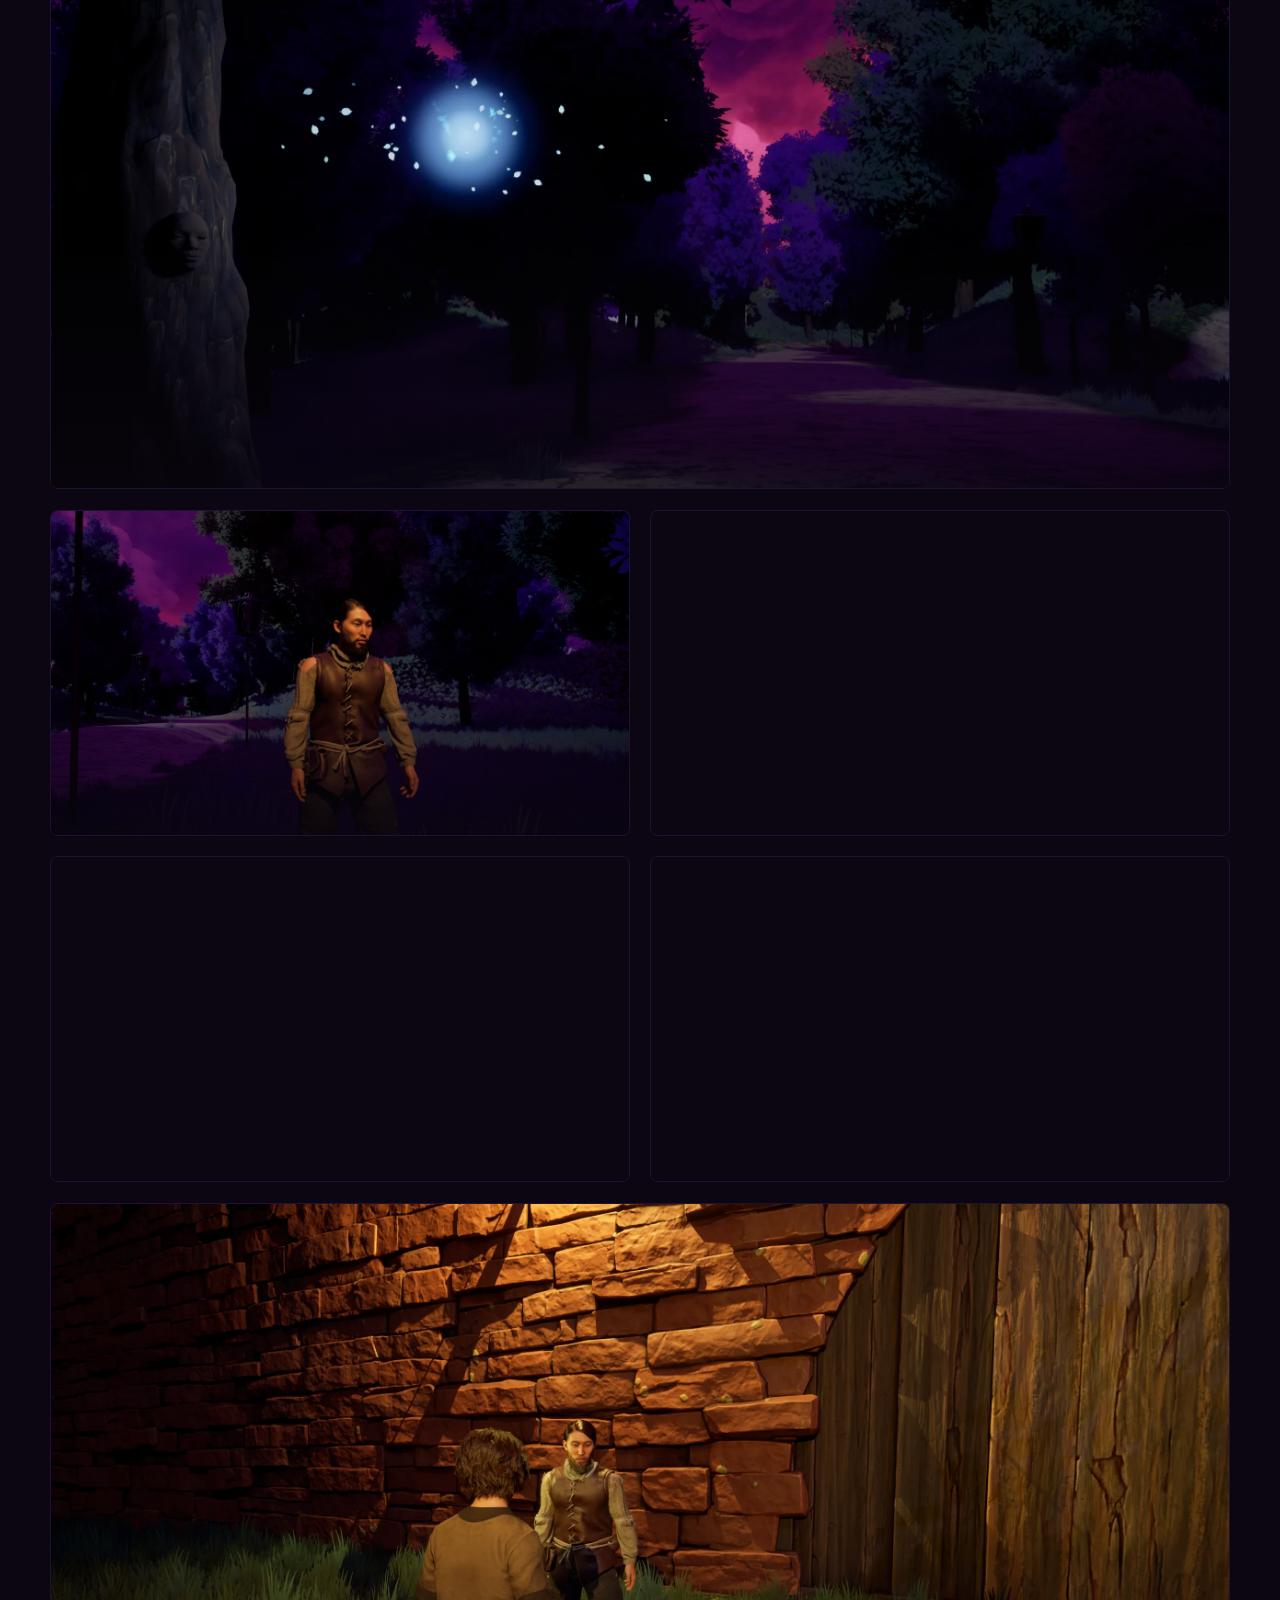
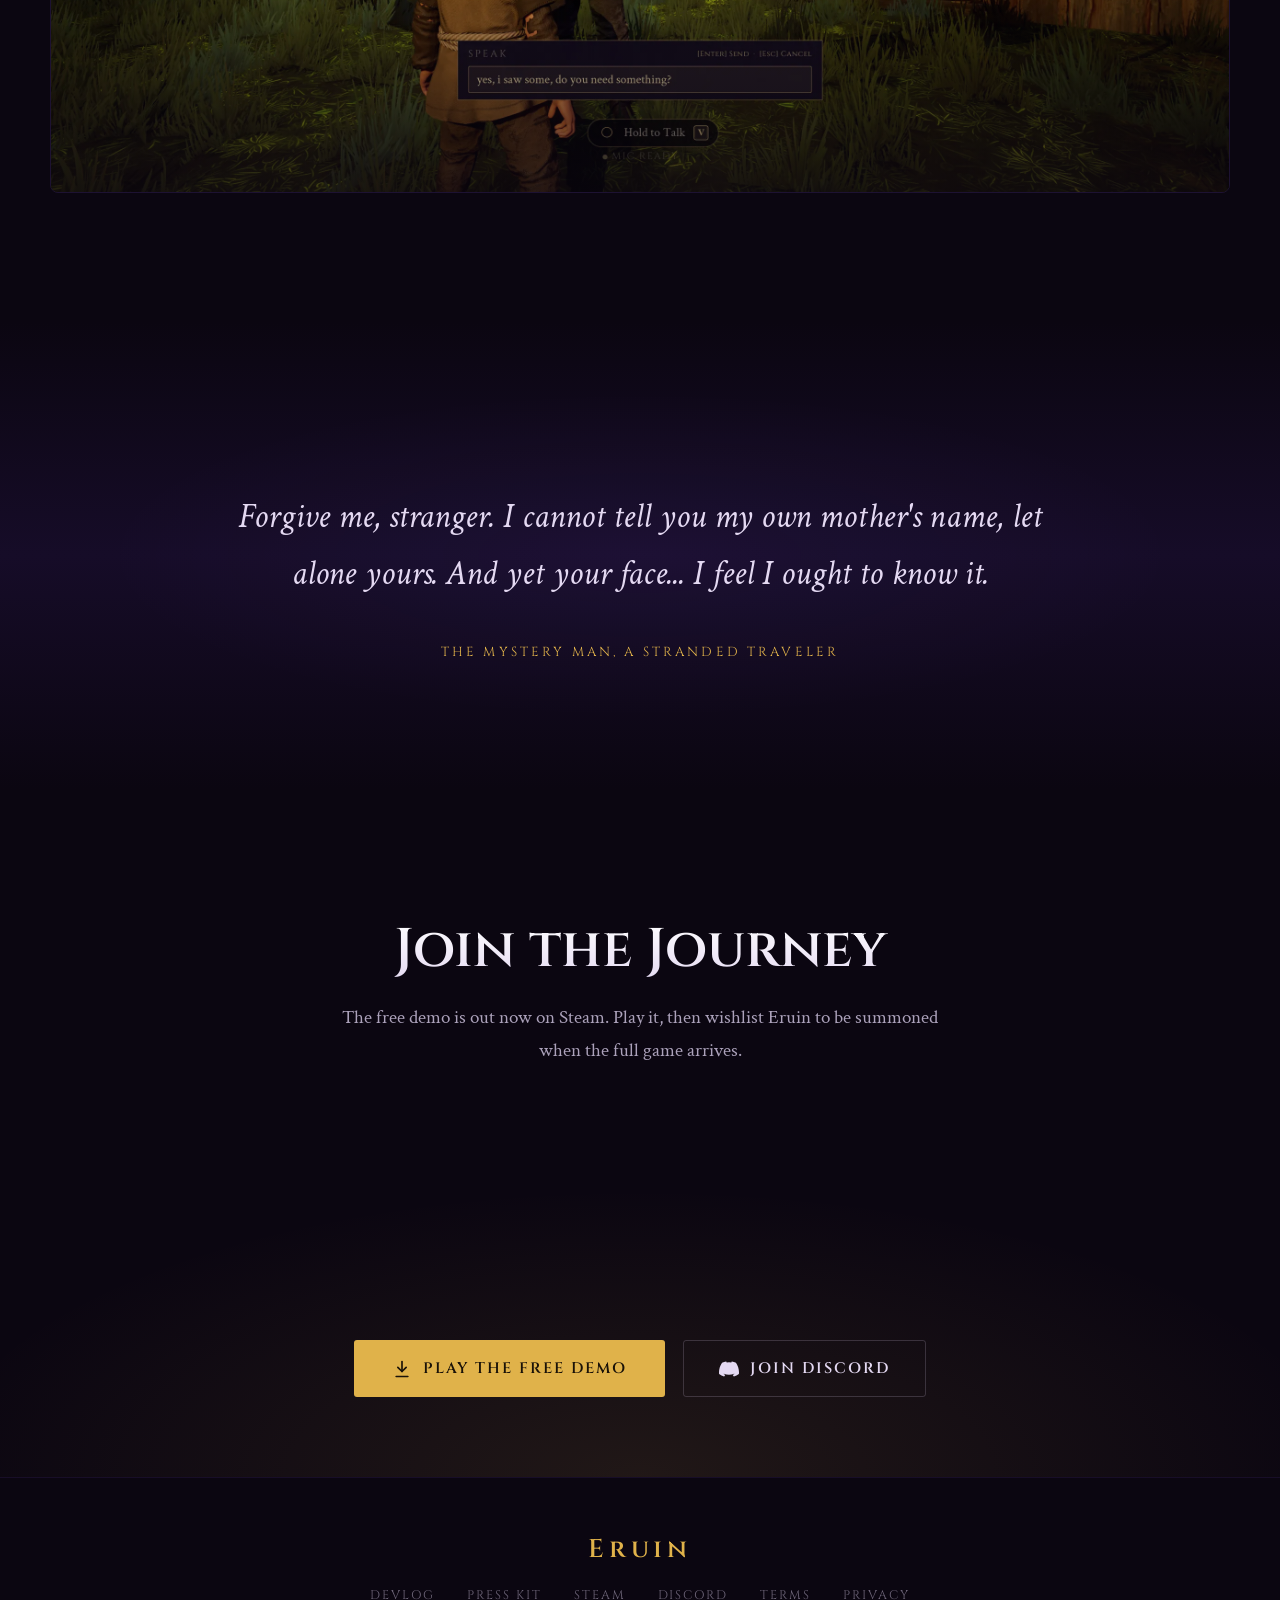
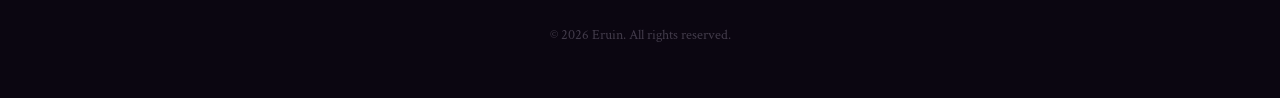
==== commit e14d6402: "Terms of Service and Privacy Policy pages, linked from the footer The privacy page describes what th" ====
--- a/index.html
+++ b/index.html
@@ -7,13 +7,13 @@
 <meta name="description" content="Eruin is a voice-first fantasy mystery RPG. Wake under a night that never ends with nothing but your voice, speak to characters in your own words, and unravel the spell that stole a town's memories. Runs fully offline on your machine. No cloud, no account.">
 <meta property="og:title" content="Eruin - Everyone Has Forgotten. Including You.">
 <meta property="og:description" content="A voice-first fantasy mystery RPG. The spell took every memory in town and left you only your voice. Speak to its people in your own words and unravel the Long Night. Free demo out now on Steam.">
-<meta property="og:image" content="https://www.eruin.dev/library_header_920x430_square_corners.png">
+<meta property="og:image" content="https://www.eruin.dev/og-image.jpg">
 <meta property="og:url" content="https://www.eruin.dev/">
 <meta property="og:type" content="website">
 <meta name="twitter:card" content="summary_large_image">
 <meta name="twitter:title" content="Eruin - Everyone Has Forgotten. Including You.">
 <meta name="twitter:description" content="A voice-first fantasy mystery RPG. The spell took every memory in town and left you only your voice. Speak to its people in your own words and unravel the Long Night. Free demo out now on Steam.">
-<meta name="twitter:image" content="https://www.eruin.dev/library_header_920x430_square_corners.png">
+<meta name="twitter:image" content="https://www.eruin.dev/og-image.jpg">
 <meta name="theme-color" content="#0b0611">
 <link rel="icon" type="image/png" href="/favicon.png?v=888d162a5d" sizes="512x512">
 <link rel="icon" type="image/png" href="/favicon-32x32.png?v=888d162a5d" sizes="32x32">
@@ -21,8 +21,8 @@
 <link rel="apple-touch-icon" href="/apple-touch-icon.png?v=888d162a5d">
 <link rel="canonical" href="https://www.eruin.dev/">
 <meta property="og:site_name" content="Eruin">
-<meta property="og:image:width" content="920">
-<meta property="og:image:height" content="430">
+<meta property="og:image:width" content="1200">
+<meta property="og:image:height" content="630">
 <link rel="preload" as="image" href="hero.webp" fetchpriority="high">
 <link rel="preload" as="image" href="eruin-logo.webp" fetchpriority="high">
 <script type="application/ld+json">
@@ -31,7 +31,7 @@
   "@type": "VideoGame",
   "name": "Eruin",
   "url": "https://www.eruin.dev/",
-  "image": "https://www.eruin.dev/library_header_920x430_square_corners.png",
+  "image": "https://www.eruin.dev/og-image.jpg",
   "description": "Eruin is a voice-first fantasy mystery RPG. Wake under a night that never ends with nothing but your voice, speak to characters in your own words, and unravel the spell that stole a town's memories. Runs fully offline on your machine. No cloud, no account.",
   "genre": ["Adventure", "Role-playing game", "Mystery", "Interactive Fiction"],
   "gamePlatform": "PC",
@@ -688,6 +688,8 @@
     <a href="/presskit/">Press Kit</a>
     <a href="https://store.steampowered.com/app/4695190/Eruin/" target="_blank" rel="noopener">Steam</a>
     <a href="https://discord.gg/JYqdYUT4u7" target="_blank" rel="noopener">Discord</a>
+    <a href="/terms/">Terms</a>
+    <a href="/privacy/">Privacy</a>
   </nav>
   <p class="footer-copy">&copy; 2026 Eruin. All rights reserved.</p>
 </footer>
